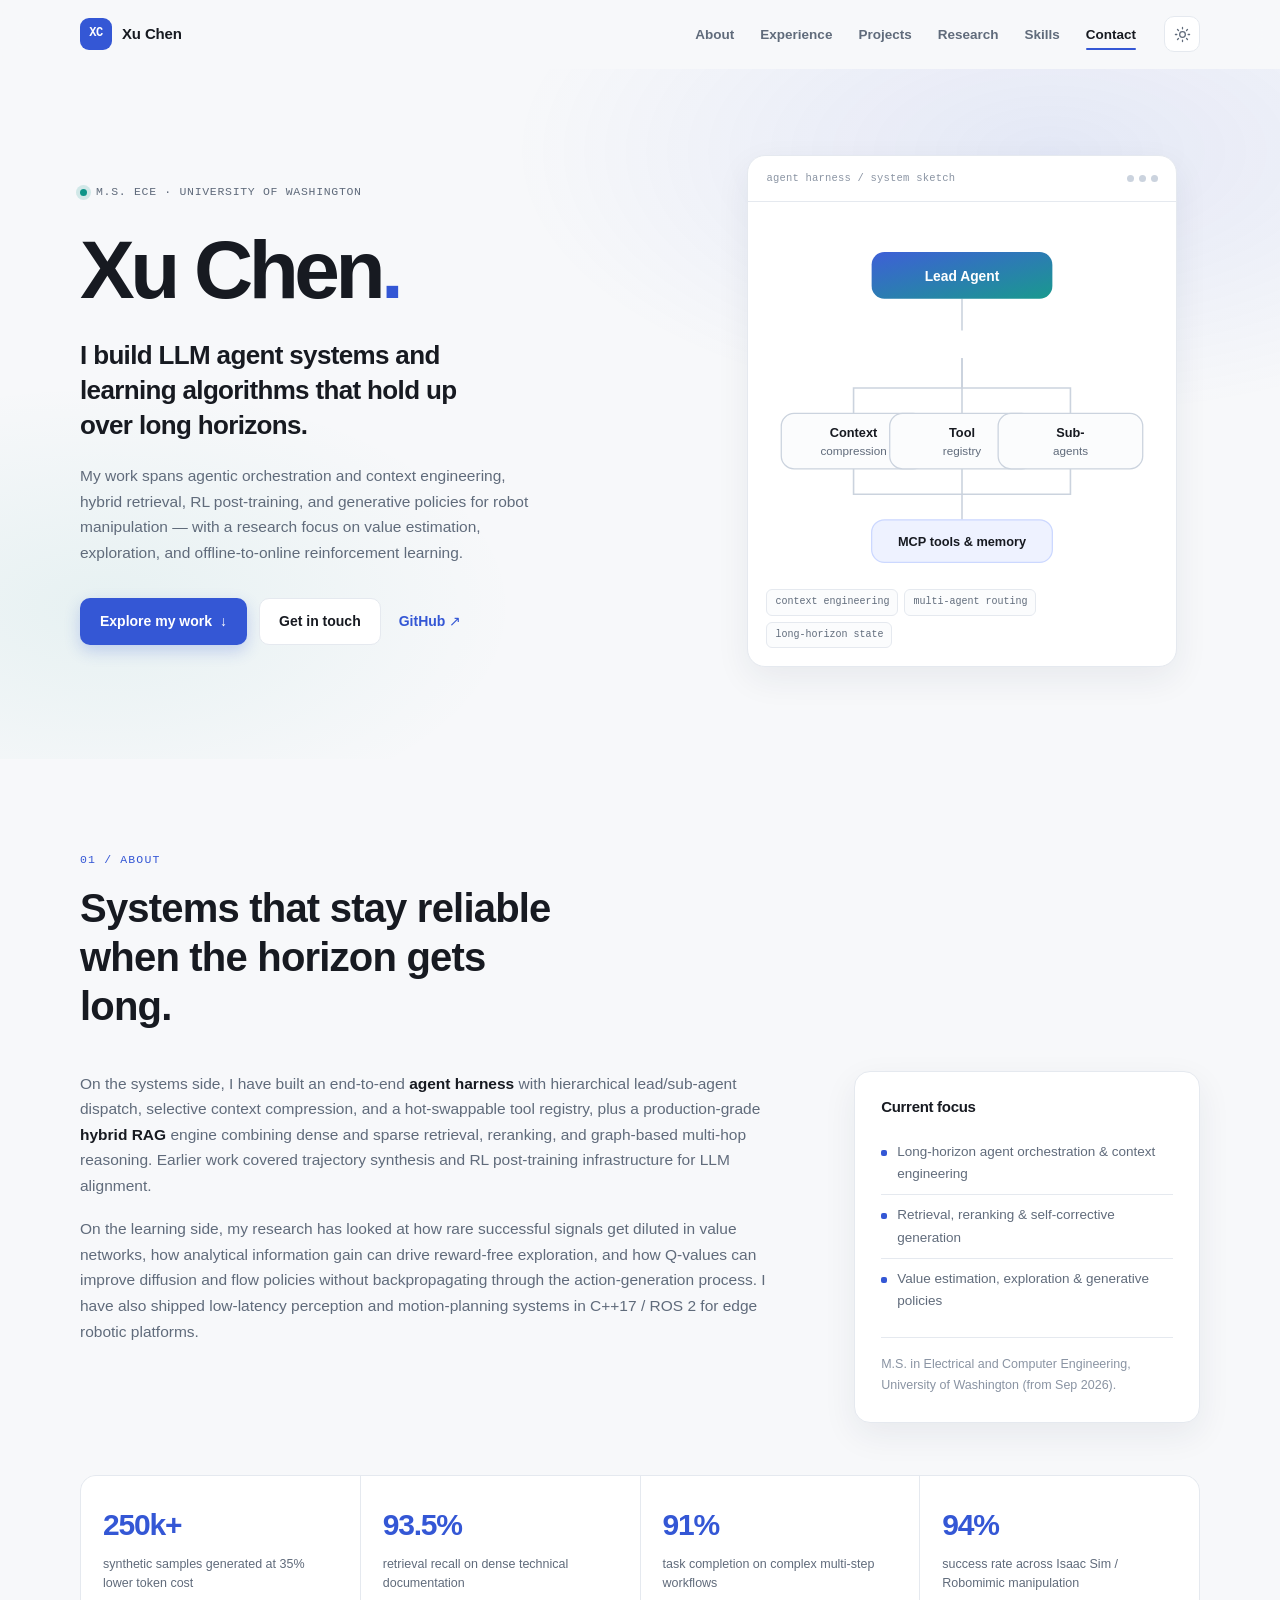
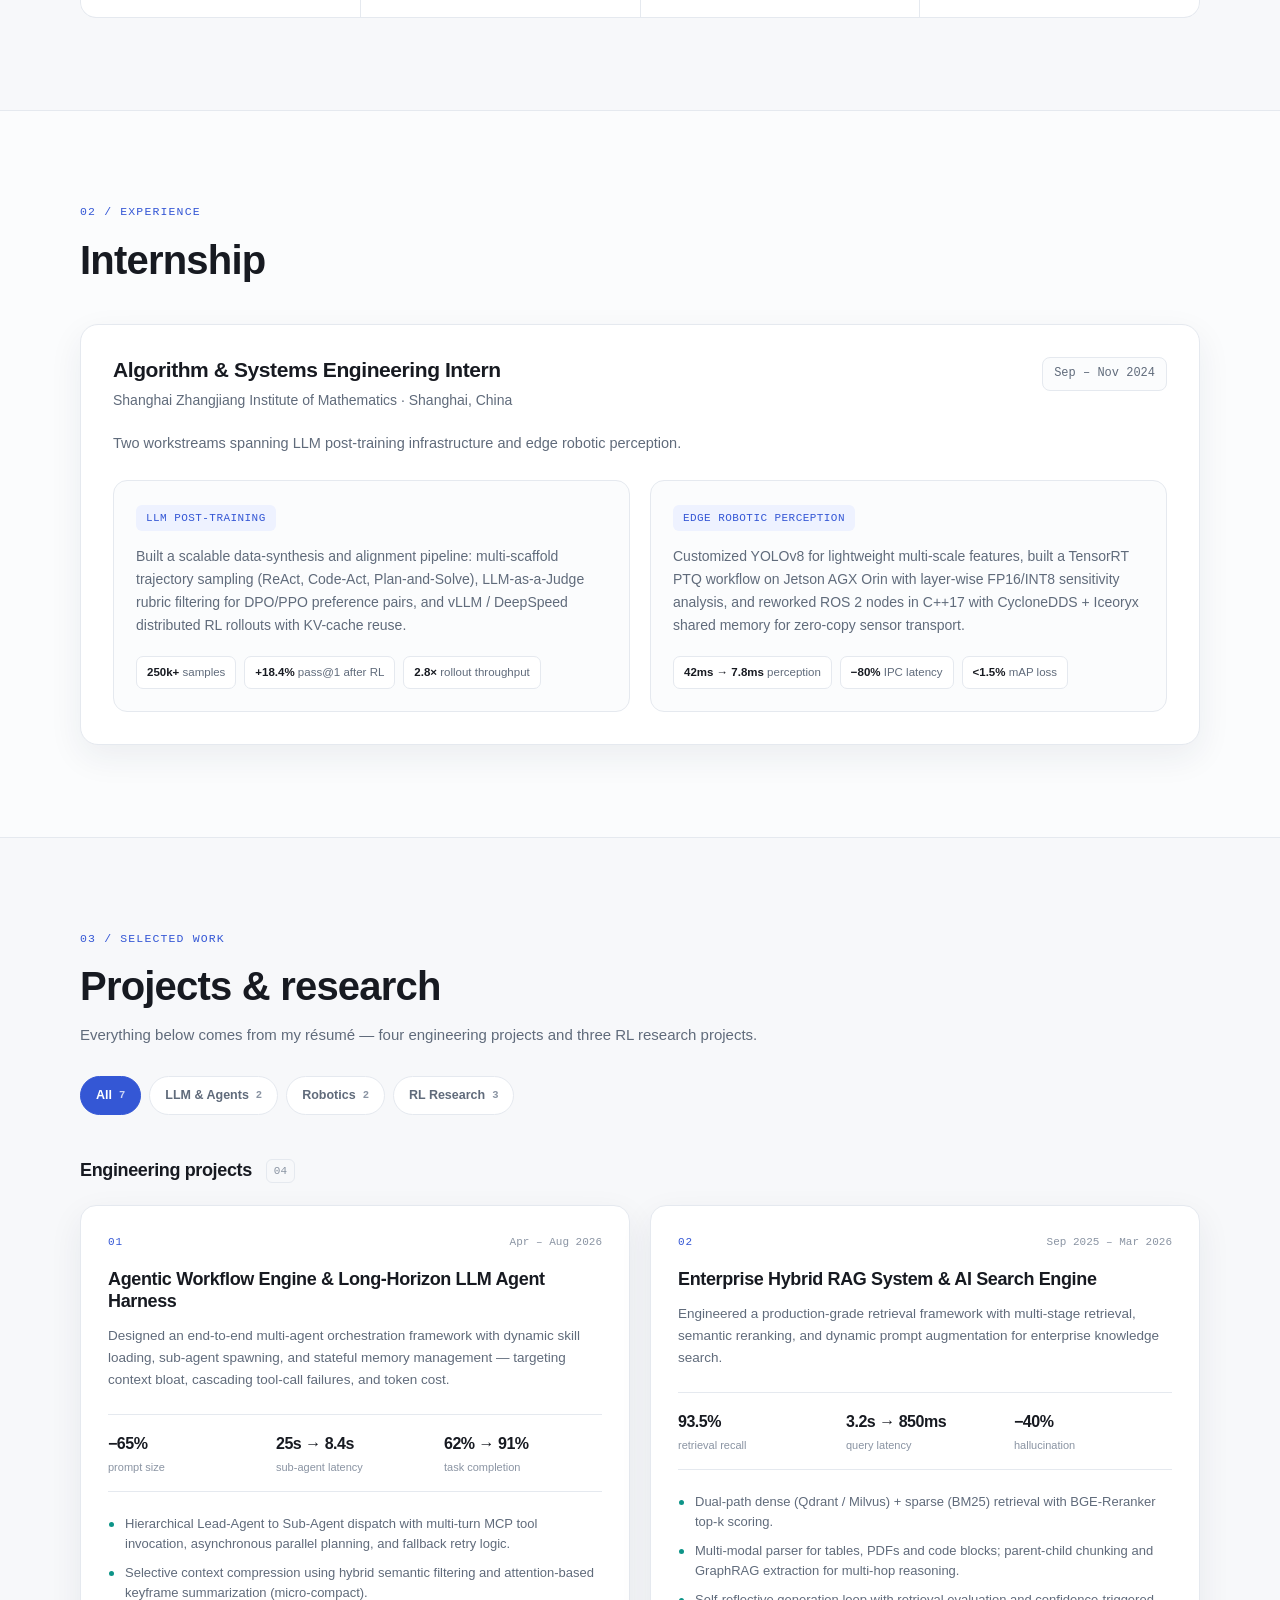
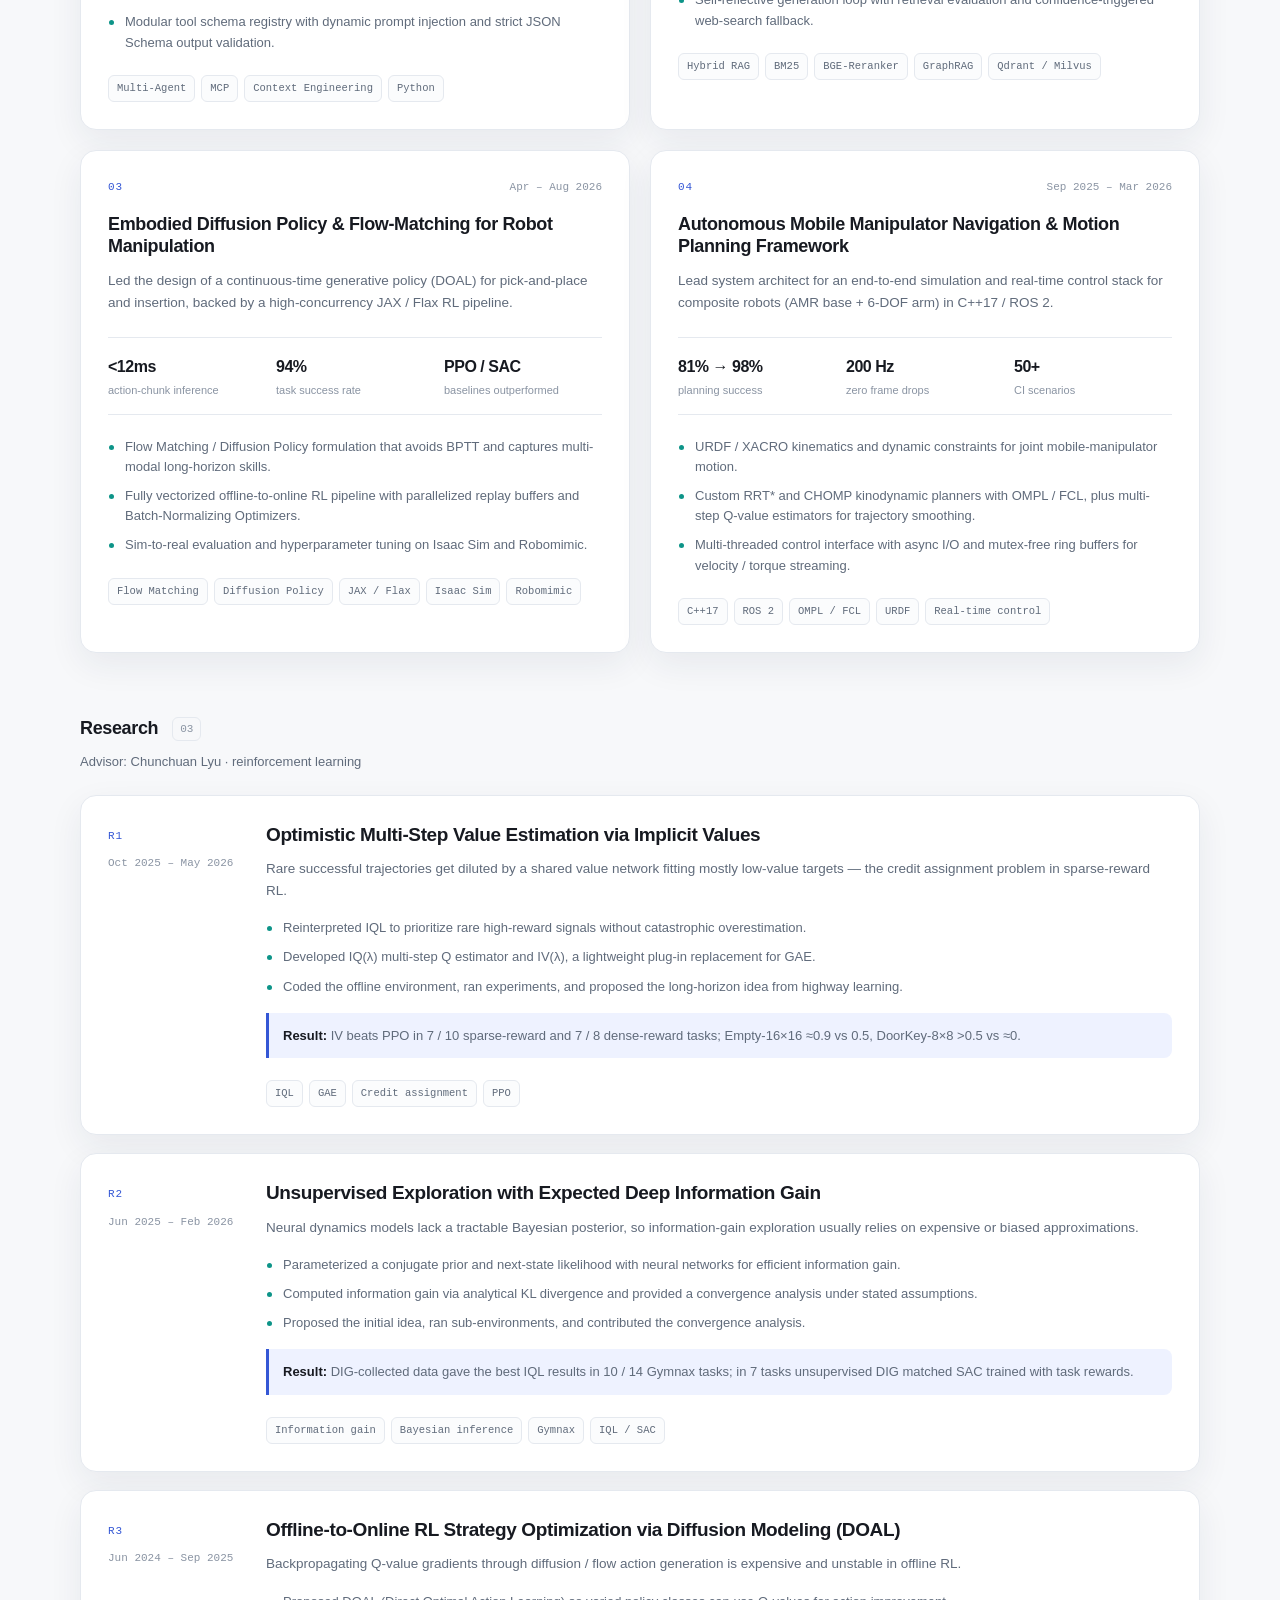
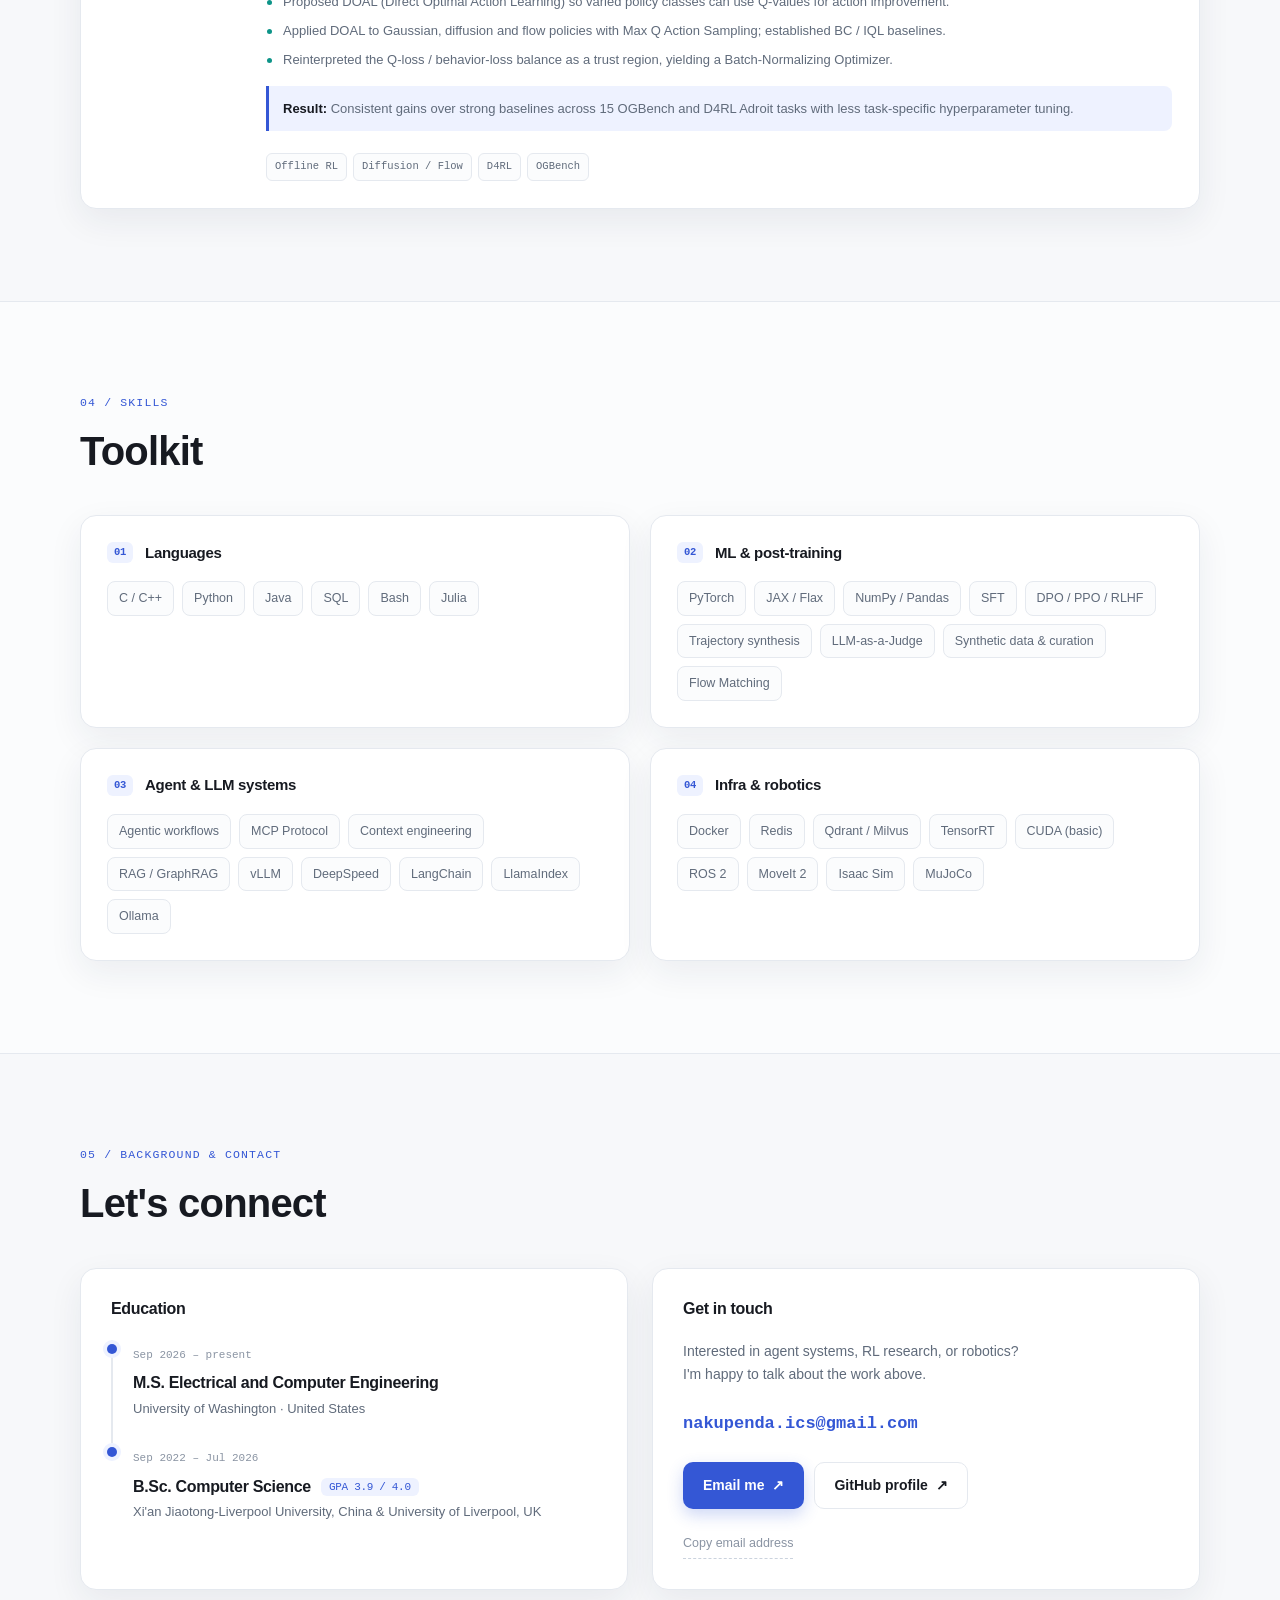
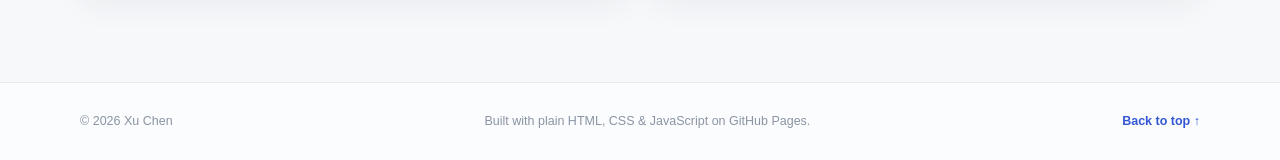
==== index.html @ 7e6de2d5 "Build personal homepage: resume projects, research, responsive light/dark theme" ====
<!doctype html>
<html lang="en" data-theme="light">
<head>
<meta charset="utf-8">
<meta name="viewport" content="width=device-width, initial-scale=1">
<title>Xu Chen - LLM Agents, Reinforcement Learning &amp; Robotics</title>
<meta name="description" content="Xu Chen is an M.S. ECE student at the University of Washington working on long-horizon LLM agent systems, hybrid retrieval, RL post-training, and generative robot policies.">
<meta name="author" content="Xu Chen">
<meta property="og:type" content="website">
<meta property="og:title" content="Xu Chen - LLM Agents, RL &amp; Robotics">
<meta property="og:description" content="Selected projects and research in agentic LLM systems, hybrid RAG, reinforcement learning, and robot manipulation.">
<meta property="og:url" content="https://xyu-chern.github.io/">
<meta name="theme-color" content="#f7f8fa">
<link rel="icon" href="assets/favicon.svg" type="image/svg+xml">
<link rel="stylesheet" href="assets/css/style.css">
<noscript><style>.reveal{opacity:1 !important;transform:none !important}</style></noscript>
<script>
  (function () {
    try {
      var saved = localStorage.getItem('xc-theme');
      var theme = saved || (window.matchMedia('(prefers-color-scheme: dark)').matches ? 'dark' : 'light');
      document.documentElement.setAttribute('data-theme', theme);
    } catch (e) {}
  })();
</script>
</head>
<body>
<a class="skip-link" href="#main">Skip to content</a>

<header class="site-header" id="site-header">
  <div class="container header-inner">
    <a class="brand" href="#top" aria-label="Xu Chen - back to top">
      <span class="brand-mark" aria-hidden="true">XC</span>
      <span class="brand-name">Xu Chen</span>
    </a>

    <button class="nav-toggle" id="nav-toggle" aria-expanded="false" aria-controls="primary-nav" aria-label="Open navigation">
      <span></span><span></span><span></span>
    </button>

    <nav class="primary-nav" aria-label="Primary navigation">
      <ul class="nav-links" id="primary-nav">
        <li><a href="#about">About</a></li>
        <li><a href="#experience">Experience</a></li>
        <li><a href="#projects">Projects</a></li>
        <li><a href="#research">Research</a></li>
        <li><a href="#skills">Skills</a></li>
        <li><a href="#contact">Contact</a></li>
      </ul>
    </nav>

    <button class="theme-toggle" id="theme-toggle" type="button" aria-label="Switch to dark theme" title="Toggle theme">
      <svg class="icon-sun" viewBox="0 0 24 24" aria-hidden="true"><circle cx="12" cy="12" r="4"/><path d="M12 2v2m0 16v2M4.93 4.93l1.41 1.41m11.32 11.32l1.41 1.41M2 12h2m16 0h2M4.93 19.07l1.41-1.41M17.66 6.34l1.41-1.41"/></svg>
      <svg class="icon-moon" viewBox="0 0 24 24" aria-hidden="true"><path d="M20.5 14.2A8.5 8.5 0 1 1 9.8 3.5a7 7 0 0 0 10.7 10.7z"/></svg>
    </button>
  </div>
</header>

<main id="main">

  <!-- HERO -->
  <section class="hero" id="top">
    <div class="container hero-grid">
      <div class="hero-copy reveal">
        <p class="eyebrow"><span class="status-dot" aria-hidden="true"></span> M.S. ECE &middot; University of Washington</p>
        <h1>Xu Chen<span class="accent-dot">.</span></h1>
        <p class="hero-lede">I build LLM agent systems and learning algorithms that hold up over long horizons.</p>
        <p class="hero-body">My work spans agentic orchestration and context engineering, hybrid retrieval, RL post-training, and generative policies for robot manipulation &mdash; with a research focus on value estimation, exploration, and offline-to-online reinforcement learning.</p>
        <div class="hero-actions">
          <a class="btn btn-primary" href="#work">Explore my work <span aria-hidden="true">&darr;</span></a>
          <a class="btn btn-ghost" href="mailto:nakupenda.ics@gmail.com">Get in touch</a>
          <a class="text-link" href="https://github.com/Xyu-Chern" target="_blank" rel="noopener noreferrer">GitHub <span aria-hidden="true">&#8599;</span></a>
        </div>
      </div>

      <div class="hero-visual reveal" aria-hidden="true">
        <div class="diagram-card">
          <div class="diagram-head">
            <span class="diagram-title">agent harness / system sketch</span>
            <span class="diagram-dots"><i></i><i></i><i></i></span>
          </div>
          <svg class="flow" viewBox="0 0 380 330" role="img">
            <defs>
              <linearGradient id="flowGrad" x1="0" y1="0" x2="1" y2="1">
                <stop offset="0%" stop-color="var(--accent)" stop-opacity=".95"/>
                <stop offset="100%" stop-color="var(--accent-2)" stop-opacity=".95"/>
              </linearGradient>
            </defs>
            <g class="flow-lines" fill="none" stroke="var(--line-strong)" stroke-width="1.5">
              <path d="M190 74 V104"/>
              <path d="M190 130 V158 H88 V182"/>
              <path d="M190 130 V158 H190 V182"/>
              <path d="M190 130 V158 H292 V182"/>
              <path d="M88 234 V258 H190 V282"/>
              <path d="M190 234 V258"/>
              <path d="M292 234 V258 H190"/>
            </g>
            <g class="flow-node flow-node-main">
              <rect x="105" y="30" width="170" height="44" rx="12" fill="url(#flowGrad)"/>
              <text x="190" y="57" text-anchor="middle" class="flow-text-invert">Lead Agent</text>
            </g>
            <g class="flow-node">
              <rect x="20" y="182" width="136" height="52" rx="12" fill="var(--surface)"/>
              <text x="88" y="204" text-anchor="middle" class="flow-text">Context</text>
              <text x="88" y="221" text-anchor="middle" class="flow-text-sub">compression</text>
            </g>
            <g class="flow-node">
              <rect x="122" y="182" width="136" height="52" rx="12" fill="var(--surface)"/>
              <text x="190" y="204" text-anchor="middle" class="flow-text">Tool</text>
              <text x="190" y="221" text-anchor="middle" class="flow-text-sub">registry</text>
            </g>
            <g class="flow-node">
              <rect x="224" y="182" width="136" height="52" rx="12" fill="var(--surface)"/>
              <text x="292" y="204" text-anchor="middle" class="flow-text">Sub-</text>
              <text x="292" y="221" text-anchor="middle" class="flow-text-sub">agents</text>
            </g>
            <g class="flow-node">
              <rect x="105" y="282" width="170" height="40" rx="12" fill="var(--accent-soft)" stroke="var(--accent-line)"/>
              <text x="190" y="307" text-anchor="middle" class="flow-text">MCP tools &amp; memory</text>
            </g>
          </svg>
          <div class="diagram-foot">
            <span>context engineering</span><span>multi-agent routing</span><span>long-horizon state</span>
          </div>
        </div>
      </div>
    </div>
  </section>

  <!-- ABOUT -->
  <section class="section" id="about">
    <div class="container">
      <div class="section-head reveal">
        <p class="section-kicker">01 / About</p>
        <h2>Systems that stay reliable when the horizon gets long.</h2>
      </div>
      <div class="about-grid">
        <div class="about-text reveal">
          <p>On the systems side, I have built an end-to-end <strong>agent harness</strong> with hierarchical lead/sub-agent dispatch, selective context compression, and a hot-swappable tool registry, plus a production-grade <strong>hybrid RAG</strong> engine combining dense and sparse retrieval, reranking, and graph-based multi-hop reasoning. Earlier work covered trajectory synthesis and RL post-training infrastructure for LLM alignment.</p>
          <p>On the learning side, my research has looked at how rare successful signals get diluted in value networks, how analytical information gain can drive reward-free exploration, and how Q-values can improve diffusion and flow policies without backpropagating through the action-generation process. I have also shipped low-latency perception and motion-planning systems in C++17 / ROS 2 for edge robotic platforms.</p>
        </div>
        <aside class="about-aside reveal" aria-label="Current focus">
          <h3>Current focus</h3>
          <ul>
            <li><span class="bullet" aria-hidden="true"></span> Long-horizon agent orchestration &amp; context engineering</li>
            <li><span class="bullet" aria-hidden="true"></span> Retrieval, reranking &amp; self-corrective generation</li>
            <li><span class="bullet" aria-hidden="true"></span> Value estimation, exploration &amp; generative policies</li>
          </ul>
          <p class="aside-note">M.S. in Electrical and Computer Engineering, University of Washington (from Sep 2026).</p>
        </aside>
      </div>

      <div class="stats reveal" aria-label="Selected results">
        <div class="stat"><strong>250k+</strong><span>synthetic samples generated at 35% lower token cost</span></div>
        <div class="stat"><strong>93.5%</strong><span>retrieval recall on dense technical documentation</span></div>
        <div class="stat"><strong>91%</strong><span>task completion on complex multi-step workflows</span></div>
        <div class="stat"><strong>94%</strong><span>success rate across Isaac Sim / Robomimic manipulation</span></div>
      </div>
    </div>
  </section>

  <!-- EXPERIENCE -->
  <section class="section section-alt" id="experience">
    <div class="container">
      <div class="section-head reveal">
        <p class="section-kicker">02 / Experience</p>
        <h2>Internship</h2>
      </div>

      <article class="experience-card reveal">
        <div class="exp-head">
          <div>
            <h3>Algorithm &amp; Systems Engineering Intern</h3>
            <p class="exp-org">Shanghai Zhangjiang Institute of Mathematics &middot; Shanghai, China</p>
          </div>
          <span class="exp-date">Sep &ndash; Nov 2024</span>
        </div>
        <p class="exp-intro">Two workstreams spanning LLM post-training infrastructure and edge robotic perception.</p>

        <div class="exp-streams">
          <div class="exp-stream">
            <span class="stream-label">LLM post-training</span>
            <p>Built a scalable data-synthesis and alignment pipeline: multi-scaffold trajectory sampling (ReAct, Code-Act, Plan-and-Solve), LLM-as-a-Judge rubric filtering for DPO/PPO preference pairs, and vLLM / DeepSpeed distributed RL rollouts with KV-cache reuse.</p>
            <ul class="metric-chips">
              <li><strong>250k+</strong> samples</li>
              <li><strong>+18.4%</strong> pass@1 after RL</li>
              <li><strong>2.8&times;</strong> rollout throughput</li>
            </ul>
          </div>
          <div class="exp-stream">
            <span class="stream-label">Edge robotic perception</span>
            <p>Customized YOLOv8 for lightweight multi-scale features, built a TensorRT PTQ workflow on Jetson AGX Orin with layer-wise FP16/INT8 sensitivity analysis, and reworked ROS 2 nodes in C++17 with CycloneDDS + Iceoryx shared memory for zero-copy sensor transport.</p>
            <ul class="metric-chips">
              <li><strong>42ms &rarr; 7.8ms</strong> perception</li>
              <li><strong>&minus;80%</strong> IPC latency</li>
              <li><strong>&lt;1.5%</strong> mAP loss</li>
            </ul>
          </div>
        </div>
      </article>
    </div>
  </section>

  <!-- WORK: PROJECTS + RESEARCH -->
  <section class="section" id="work">
    <div class="container">
      <div class="section-head work-head reveal">
        <div>
          <p class="section-kicker">03 / Selected work</p>
          <h2>Projects &amp; research</h2>
          <p class="section-sub">Everything below comes from my r&eacute;sum&eacute; &mdash; four engineering projects and three RL research projects.</p>
        </div>
        <div class="filters" id="filters" role="group" aria-label="Filter work by area">
          <button type="button" class="filter is-active" data-filter="all" aria-pressed="true">All <span>7</span></button>
          <button type="button" class="filter" data-filter="ai" aria-pressed="false">LLM &amp; Agents <span>2</span></button>
          <button type="button" class="filter" data-filter="robotics" aria-pressed="false">Robotics <span>2</span></button>
          <button type="button" class="filter" data-filter="research" aria-pressed="false">RL Research <span>3</span></button>
        </div>
      </div>

      <div class="work-group" id="projects">
        <div class="group-head reveal"><h3>Engineering projects</h3><span>04</span></div>
        <div class="card-grid">

          <article class="work-card reveal" data-track="ai">
            <div class="card-top"><span class="card-index">01</span><span class="card-period">Apr &ndash; Aug 2026</span></div>
            <h3>Agentic Workflow Engine &amp; Long-Horizon LLM Agent Harness</h3>
            <p class="card-role">Designed an end-to-end multi-agent orchestration framework with dynamic skill loading, sub-agent spawning, and stateful memory management &mdash; targeting context bloat, cascading tool-call failures, and token cost.</p>
            <ul class="card-metrics">
              <li><strong>&minus;65%</strong><span>prompt size</span></li>
              <li><strong>25s &rarr; 8.4s</strong><span>sub-agent latency</span></li>
              <li><strong>62% &rarr; 91%</strong><span>task completion</span></li>
            </ul>
            <ul class="card-points">
              <li>Hierarchical Lead-Agent to Sub-Agent dispatch with multi-turn MCP tool invocation, asynchronous parallel planning, and fallback retry logic.</li>
              <li>Selective context compression using hybrid semantic filtering and attention-based keyframe summarization (micro-compact).</li>
              <li>Modular tool schema registry with dynamic prompt injection and strict JSON Schema output validation.</li>
            </ul>
            <div class="tags"><span>Multi-Agent</span><span>MCP</span><span>Context Engineering</span><span>Python</span></div>
          </article>

          <article class="work-card reveal" data-track="ai">
            <div class="card-top"><span class="card-index">02</span><span class="card-period">Sep 2025 &ndash; Mar 2026</span></div>
            <h3>Enterprise Hybrid RAG System &amp; AI Search Engine</h3>
            <p class="card-role">Engineered a production-grade retrieval framework with multi-stage retrieval, semantic reranking, and dynamic prompt augmentation for enterprise knowledge search.</p>
            <ul class="card-metrics">
              <li><strong>93.5%</strong><span>retrieval recall</span></li>
              <li><strong>3.2s &rarr; 850ms</strong><span>query latency</span></li>
              <li><strong>&minus;40%</strong><span>hallucination</span></li>
            </ul>
            <ul class="card-points">
              <li>Dual-path dense (Qdrant / Milvus) + sparse (BM25) retrieval with BGE-Reranker top-k scoring.</li>
              <li>Multi-modal parser for tables, PDFs and code blocks; parent-child chunking and GraphRAG extraction for multi-hop reasoning.</li>
              <li>Self-reflective generation loop with retrieval evaluation and confidence-triggered web-search fallback.</li>
            </ul>
            <div class="tags"><span>Hybrid RAG</span><span>BM25</span><span>BGE-Reranker</span><span>GraphRAG</span><span>Qdrant / Milvus</span></div>
          </article>

          <article class="work-card reveal" data-track="robotics">
            <div class="card-top"><span class="card-index">03</span><span class="card-period">Apr &ndash; Aug 2026</span></div>
            <h3>Embodied Diffusion Policy &amp; Flow-Matching for Robot Manipulation</h3>
            <p class="card-role">Led the design of a continuous-time generative policy (DOAL) for pick-and-place and insertion, backed by a high-concurrency JAX / Flax RL pipeline.</p>
            <ul class="card-metrics">
              <li><strong>&lt;12ms</strong><span>action-chunk inference</span></li>
              <li><strong>94%</strong><span>task success rate</span></li>
              <li><strong>PPO / SAC</strong><span>baselines outperformed</span></li>
            </ul>
            <ul class="card-points">
              <li>Flow Matching / Diffusion Policy formulation that avoids BPTT and captures multi-modal long-horizon skills.</li>
              <li>Fully vectorized offline-to-online RL pipeline with parallelized replay buffers and Batch-Normalizing Optimizers.</li>
              <li>Sim-to-real evaluation and hyperparameter tuning on Isaac Sim and Robomimic.</li>
            </ul>
            <div class="tags"><span>Flow Matching</span><span>Diffusion Policy</span><span>JAX / Flax</span><span>Isaac Sim</span><span>Robomimic</span></div>
          </article>

          <article class="work-card reveal" data-track="robotics">
            <div class="card-top"><span class="card-index">04</span><span class="card-period">Sep 2025 &ndash; Mar 2026</span></div>
            <h3>Autonomous Mobile Manipulator Navigation &amp; Motion Planning Framework</h3>
            <p class="card-role">Lead system architect for an end-to-end simulation and real-time control stack for composite robots (AMR base + 6-DOF arm) in C++17 / ROS 2.</p>
            <ul class="card-metrics">
              <li><strong>81% &rarr; 98%</strong><span>planning success</span></li>
              <li><strong>200 Hz</strong><span>zero frame drops</span></li>
              <li><strong>50+</strong><span>CI scenarios</span></li>
            </ul>
            <ul class="card-points">
              <li>URDF / XACRO kinematics and dynamic constraints for joint mobile-manipulator motion.</li>
              <li>Custom RRT* and CHOMP kinodynamic planners with OMPL / FCL, plus multi-step Q-value estimators for trajectory smoothing.</li>
              <li>Multi-threaded control interface with async I/O and mutex-free ring buffers for velocity / torque streaming.</li>
            </ul>
            <div class="tags"><span>C++17</span><span>ROS 2</span><span>OMPL / FCL</span><span>URDF</span><span>Real-time control</span></div>
          </article>

        </div>
      </div>

      <div class="work-group" id="research">
        <div class="group-head reveal"><h3>Research</h3><span>03</span></div>
        <p class="group-note reveal">Advisor: Chunchuan Lyu &middot; reinforcement learning</p>
        <div class="research-list">

          <article class="research-card reveal" data-track="research">
            <div class="research-meta"><span class="card-index">R1</span><span class="card-period">Oct 2025 &ndash; May 2026</span></div>
            <div class="research-body">
              <h3>Optimistic Multi-Step Value Estimation via Implicit Values</h3>
              <p class="research-context">Rare successful trajectories get diluted by a shared value network fitting mostly low-value targets &mdash; the credit assignment problem in sparse-reward RL.</p>
              <ul class="card-points">
                <li>Reinterpreted IQL to prioritize rare high-reward signals without catastrophic overestimation.</li>
                <li>Developed IQ(&lambda;) multi-step Q estimator and IV(&lambda;), a lightweight plug-in replacement for GAE.</li>
                <li>Coded the offline environment, ran experiments, and proposed the long-horizon idea from highway learning.</li>
              </ul>
              <p class="research-result"><strong>Result:</strong> IV beats PPO in 7 / 10 sparse-reward and 7 / 8 dense-reward tasks; Empty-16&times;16 &asymp;0.9 vs 0.5, DoorKey-8&times;8 &gt;0.5 vs &asymp;0.</p>
              <div class="tags"><span>IQL</span><span>GAE</span><span>Credit assignment</span><span>PPO</span></div>
            </div>
          </article>

          <article class="research-card reveal" data-track="research">
            <div class="research-meta"><span class="card-index">R2</span><span class="card-period">Jun 2025 &ndash; Feb 2026</span></div>
            <div class="research-body">
              <h3>Unsupervised Exploration with Expected Deep Information Gain</h3>
              <p class="research-context">Neural dynamics models lack a tractable Bayesian posterior, so information-gain exploration usually relies on expensive or biased approximations.</p>
              <ul class="card-points">
                <li>Parameterized a conjugate prior and next-state likelihood with neural networks for efficient information gain.</li>
                <li>Computed information gain via analytical KL divergence and provided a convergence analysis under stated assumptions.</li>
                <li>Proposed the initial idea, ran sub-environments, and contributed the convergence analysis.</li>
              </ul>
              <p class="research-result"><strong>Result:</strong> DIG-collected data gave the best IQL results in 10 / 14 Gymnax tasks; in 7 tasks unsupervised DIG matched SAC trained with task rewards.</p>
              <div class="tags"><span>Information gain</span><span>Bayesian inference</span><span>Gymnax</span><span>IQL / SAC</span></div>
            </div>
          </article>

          <article class="research-card reveal" data-track="research">
            <div class="research-meta"><span class="card-index">R3</span><span class="card-period">Jun 2024 &ndash; Sep 2025</span></div>
            <div class="research-body">
              <h3>Offline-to-Online RL Strategy Optimization via Diffusion Modeling (DOAL)</h3>
              <p class="research-context">Backpropagating Q-value gradients through diffusion / flow action generation is expensive and unstable in offline RL.</p>
              <ul class="card-points">
                <li>Proposed DOAL (Direct Optimal Action Learning) so varied policy classes can use Q-values for action improvement.</li>
                <li>Applied DOAL to Gaussian, diffusion and flow policies with Max Q Action Sampling; established BC / IQL baselines.</li>
                <li>Reinterpreted the Q-loss / behavior-loss balance as a trust region, yielding a Batch-Normalizing Optimizer.</li>
              </ul>
              <p class="research-result"><strong>Result:</strong> Consistent gains over strong baselines across 15 OGBench and D4RL Adroit tasks with less task-specific hyperparameter tuning.</p>
              <div class="tags"><span>Offline RL</span><span>Diffusion / Flow</span><span>D4RL</span><span>OGBench</span></div>
            </div>
          </article>

        </div>
      </div>

      <p class="empty-state" id="empty-state" hidden>Nothing to show for this filter.</p>
    </div>
  </section>

  <!-- SKILLS -->
  <section class="section section-alt" id="skills">
    <div class="container">
      <div class="section-head reveal">
        <p class="section-kicker">04 / Skills</p>
        <h2>Toolkit</h2>
      </div>
      <div class="skills-grid">
        <div class="skill-group reveal">
          <h3><span class="skill-icon" aria-hidden="true">01</span> Languages</h3>
          <ul class="skill-list"><li>C / C++</li><li>Python</li><li>Java</li><li>SQL</li><li>Bash</li><li>Julia</li></ul>
        </div>
        <div class="skill-group reveal">
          <h3><span class="skill-icon" aria-hidden="true">02</span> ML &amp; post-training</h3>
          <ul class="skill-list"><li>PyTorch</li><li>JAX / Flax</li><li>NumPy / Pandas</li><li>SFT</li><li>DPO / PPO / RLHF</li><li>Trajectory synthesis</li><li>LLM-as-a-Judge</li><li>Synthetic data &amp; curation</li><li>Flow Matching</li></ul>
        </div>
        <div class="skill-group reveal">
          <h3><span class="skill-icon" aria-hidden="true">03</span> Agent &amp; LLM systems</h3>
          <ul class="skill-list"><li>Agentic workflows</li><li>MCP Protocol</li><li>Context engineering</li><li>RAG / GraphRAG</li><li>vLLM</li><li>DeepSpeed</li><li>LangChain</li><li>LlamaIndex</li><li>Ollama</li></ul>
        </div>
        <div class="skill-group reveal">
          <h3><span class="skill-icon" aria-hidden="true">04</span> Infra &amp; robotics</h3>
          <ul class="skill-list"><li>Docker</li><li>Redis</li><li>Qdrant / Milvus</li><li>TensorRT</li><li>CUDA (basic)</li><li>ROS 2</li><li>MoveIt 2</li><li>Isaac Sim</li><li>MuJoCo</li></ul>
        </div>
      </div>
    </div>
  </section>

  <!-- EDUCATION + CONTACT -->
  <section class="section" id="contact">
    <div class="container">
      <div class="section-head reveal">
        <p class="section-kicker">05 / Background &amp; contact</p>
        <h2>Let's connect</h2>
      </div>
      <div class="contact-grid">
        <div class="education reveal">
          <h3>Education</h3>
          <div class="edu-item">
            <span class="edu-date">Sep 2026 &ndash; present</span>
            <h4>M.S. Electrical and Computer Engineering</h4>
            <p>University of Washington &middot; United States</p>
          </div>
          <div class="edu-item">
            <span class="edu-date">Sep 2022 &ndash; Jul 2026</span>
            <h4>B.Sc. Computer Science <span class="gpa">GPA 3.9 / 4.0</span></h4>
            <p>Xi'an Jiaotong-Liverpool University, China &amp; University of Liverpool, UK</p>
          </div>
        </div>
        <div class="contact-card reveal">
          <h3>Get in touch</h3>
          <p>Interested in agent systems, RL research, or robotics? I'm happy to talk about the work above.</p>
          <a class="contact-email" href="mailto:nakupenda.ics@gmail.com">nakupenda.ics@gmail.com</a>
          <div class="contact-actions">
            <a class="btn btn-primary" href="mailto:nakupenda.ics@gmail.com">Email me <span aria-hidden="true">&#8599;</span></a>
            <a class="btn btn-ghost" href="https://github.com/Xyu-Chern" target="_blank" rel="noopener noreferrer">GitHub profile <span aria-hidden="true">&#8599;</span></a>
          </div>
          <button class="copy-btn" id="copy-email" type="button" data-email="nakupenda.ics@gmail.com">Copy email address</button>
        </div>
      </div>
    </div>
  </section>
</main>

<footer class="site-footer">
  <div class="container footer-inner">
    <p>&copy; <span id="year">2026</span> Xu Chen</p>
    <p>Built with plain HTML, CSS &amp; JavaScript on GitHub Pages.</p>
    <a href="#top">Back to top <span aria-hidden="true">&uarr;</span></a>
  </div>
</footer>

<script src="assets/js/main.js" defer></script>
</body>
</html>
---- assets/css/style.css ----
/* ============================================================
   Xu Chen - personal homepage
   Plain CSS, no dependencies. Light / dark themes via [data-theme].
   ============================================================ */

:root {
  color-scheme: light;
  --bg: #f7f8fa;
  --surface: #ffffff;
  --surface-2: #fbfcfd;
  --text: #171a21;
  --muted: #606b7b;
  --subtle: #8a94a3;
  --line: #e5e9ef;
  --line-strong: #cbd3de;
  --accent: #3457d5;
  --accent-2: #0d9488;
  --accent-soft: #eef2ff;
  --accent-line: #ccd8ff;
  --shadow: 0 12px 34px rgba(24, 39, 75, .07);
  --shadow-hover: 0 18px 44px rgba(24, 39, 75, .13);
  --hero-glow: radial-gradient(ellipse 60% 55% at 82% 12%, rgba(52, 87, 213, .10), transparent 70%),
               radial-gradient(ellipse 45% 45% at 8% 78%, rgba(13, 148, 136, .07), transparent 72%);
  --font: -apple-system, BlinkMacSystemFont, "Segoe UI", Roboto, "Helvetica Neue", Arial, "Noto Sans", sans-serif;
  --mono: ui-monospace, SFMono-Regular, "SF Mono", Menlo, Consolas, monospace;
}

[data-theme="dark"] {
  color-scheme: dark;
  --bg: #0c1017;
  --surface: #141a24;
  --surface-2: #101620;
  --text: #e9eef6;
  --muted: #a0acbd;
  --subtle: #76839a;
  --line: #242c3a;
  --line-strong: #3a4659;
  --accent: #8aa8ff;
  --accent-2: #4fd1c5;
  --accent-soft: #1a2440;
  --accent-line: #35486f;
  --shadow: 0 12px 34px rgba(0, 0, 0, .30);
  --shadow-hover: 0 18px 44px rgba(0, 0, 0, .45);
  --hero-glow: radial-gradient(ellipse 60% 55% at 82% 12%, rgba(90, 125, 255, .13), transparent 70%),
               radial-gradient(ellipse 45% 45% at 8% 78%, rgba(79, 209, 197, .07), transparent 72%);
}

*, *::before, *::after { box-sizing: border-box; }

html { scroll-behavior: smooth; scroll-padding-top: 84px; }

body {
  margin: 0;
  background: var(--bg);
  color: var(--text);
  font-family: var(--font);
  font-size: 16px;
  line-height: 1.65;
  -webkit-font-smoothing: antialiased;
  transition: background-color .25s ease, color .25s ease;
}

a { color: var(--accent); text-decoration: none; }
a:hover { text-decoration: underline; }
img, svg { max-width: 100%; }
h1, h2, h3, h4 { line-height: 1.22; letter-spacing: -.02em; margin: 0; font-weight: 680; }
p { margin: 0; }
ul { margin: 0; padding: 0; list-style: none; }
button { font: inherit; cursor: pointer; }

:focus-visible { outline: 2px solid var(--accent); outline-offset: 3px; border-radius: 6px; }

.container { width: min(1120px, calc(100% - 48px)); margin-inline: auto; }

.skip-link {
  position: absolute; top: -60px; left: 16px; z-index: 200;
  background: var(--accent); color: #fff; padding: 10px 16px; border-radius: 8px;
}
.skip-link:focus { top: 12px; }

/* ---------- Header ---------- */
.site-header {
  position: sticky; top: 0; z-index: 100;
  background: var(--bg);
  background: color-mix(in srgb, var(--bg) 84%, transparent);
  backdrop-filter: saturate(160%) blur(14px);
  border-bottom: 1px solid transparent;
  transition: border-color .2s ease, box-shadow .2s ease;
}
.site-header.is-scrolled { border-bottom-color: var(--line); box-shadow: 0 4px 18px rgba(0,0,0,.04); }
.header-inner { height: 68px; display: flex; align-items: center; gap: 28px; }

.brand { display: inline-flex; align-items: center; gap: 10px; color: var(--text); flex-shrink: 0; }
.brand:hover { text-decoration: none; }
.brand-mark {
  display: grid; place-items: center; width: 32px; height: 32px; border-radius: 9px;
  background: var(--accent); color: #fff; font-family: var(--mono);
  font-size: 12px; font-weight: 700; letter-spacing: -.04em;
}
[data-theme="dark"] .brand-mark { color: #0c1017; }
.brand-name { font-size: 15px; font-weight: 680; letter-spacing: -.01em; }

.primary-nav { margin-left: auto; }
.nav-links { display: flex; align-items: center; gap: 26px; }
.nav-links a {
  color: var(--muted); font-size: 13.5px; font-weight: 550; position: relative;
  transition: color .18s ease;
}
.nav-links a:hover, .nav-links a.is-active { color: var(--text); text-decoration: none; }
.nav-links a.is-active::after {
  content: ""; position: absolute; left: 0; right: 0; bottom: -8px; height: 2px;
  background: var(--accent); border-radius: 2px;
}

.theme-toggle {
  flex-shrink: 0; width: 36px; height: 36px; display: grid; place-items: center;
  background: var(--surface); border: 1px solid var(--line); border-radius: 10px; color: var(--muted);
  transition: color .2s ease, border-color .2s ease, transform .2s ease;
}
.theme-toggle:hover { color: var(--accent); border-color: var(--accent-line); transform: translateY(-1px); }
.theme-toggle svg { width: 17px; height: 17px; fill: none; stroke: currentColor; stroke-width: 1.8; stroke-linecap: round; stroke-linejoin: round; }
.theme-toggle .icon-moon { display: none; }
[data-theme="dark"] .theme-toggle .icon-sun { display: none; }
[data-theme="dark"] .theme-toggle .icon-moon { display: block; }

.nav-toggle { display: none; width: 36px; height: 36px; padding: 8px; background: var(--surface); border: 1px solid var(--line); border-radius: 10px; }
.nav-toggle span { display: block; height: 1.8px; background: var(--text); border-radius: 2px; margin: 4px 0; transition: transform .2s ease, opacity .2s ease; }

/* ---------- Hero ---------- */
.hero { position: relative; overflow: hidden; padding: 86px 0 92px; background-image: var(--hero-glow); }
.hero-grid { display: grid; grid-template-columns: 1.1fr .9fr; gap: 64px; align-items: center; }
.hero-grid > * { min-width: 0; }
.hero-visual { min-width: 0; }
.flow { min-width: 0; max-width: 100%; }
.eyebrow { display: inline-flex; align-items: center; gap: 9px; font-family: var(--mono); font-size: 11.5px; letter-spacing: .06em; text-transform: uppercase; color: var(--muted); }
.status-dot { width: 7px; height: 7px; border-radius: 50%; background: var(--accent-2); box-shadow: 0 0 0 4px color-mix(in srgb, var(--accent-2) 16%, transparent); }
h1 { font-size: clamp(52px, 7vw, 82px); font-weight: 730; letter-spacing: -.055em; margin: 16px 0 18px; }
.accent-dot { color: var(--accent); }
.hero-lede { font-size: clamp(20px, 2.4vw, 26px); font-weight: 600; letter-spacing: -.025em; line-height: 1.35; max-width: 30ch; }
.hero-body { margin-top: 20px; color: var(--muted); font-size: 15.5px; max-width: 54ch; }
.hero-actions { display: flex; flex-wrap: wrap; align-items: center; gap: 12px; margin-top: 32px; }

.btn {
  display: inline-flex; align-items: center; gap: 8px; padding: 11px 19px; border-radius: 10px;
  font-size: 14px; font-weight: 600; border: 1px solid transparent; transition: transform .18s ease, box-shadow .18s ease, background .18s ease, border-color .18s ease;
}
.btn:hover { text-decoration: none; transform: translateY(-2px); }
.btn-primary { background: var(--accent); color: #fff; box-shadow: 0 6px 16px color-mix(in srgb, var(--accent) 24%, transparent); }
[data-theme="dark"] .btn-primary { color: #0c1017; }
.btn-primary:hover { box-shadow: 0 10px 24px color-mix(in srgb, var(--accent) 34%, transparent); }
.btn-ghost { background: var(--surface); color: var(--text); border-color: var(--line); }
.btn-ghost:hover { border-color: var(--accent-line); }
.text-link { font-size: 14px; font-weight: 550; padding: 10px 6px; }

/* Hero diagram */
.hero-visual { display: flex; justify-content: center; }
.diagram-card {
  width: 100%; max-width: 430px; background: var(--surface); border: 1px solid var(--line);
  border-radius: 18px; box-shadow: var(--shadow); overflow: hidden;
}
.diagram-head { display: flex; align-items: center; justify-content: space-between; padding: 14px 18px; border-bottom: 1px solid var(--line); }
.diagram-title { font-family: var(--mono); font-size: 10.5px; letter-spacing: .02em; color: var(--subtle); }
.diagram-dots { display: flex; gap: 5px; }
.diagram-dots i { width: 7px; height: 7px; border-radius: 50%; background: var(--line-strong); }
.flow { display: block; width: 100%; height: auto; padding: 18px 12px 6px; }
.flow-lines path { stroke: var(--line-strong); stroke-width: 1.5; }
.flow-node rect { fill: var(--surface-2); stroke: var(--line-strong); stroke-width: 1.2; }
.flow-node-main rect { fill: url(#flowGrad); stroke: none; }
.flow-node:last-of-type rect { fill: var(--accent-soft); stroke: var(--accent-line); }
#flowGrad stop:first-child { stop-color: var(--accent); }
#flowGrad stop:last-child { stop-color: var(--accent-2); }
.flow-text { fill: var(--text); font: 600 12px var(--font); }
.flow-text-sub { fill: var(--muted); font: 500 11px var(--font); }
.flow-text-invert { fill: #fff; font: 650 13px var(--font); }
[data-theme="dark"] .flow-text-invert { fill: #0c1017; }
.diagram-foot { display: flex; flex-wrap: wrap; gap: 6px; padding: 12px 18px 18px; }
.diagram-foot span { font-family: var(--mono); font-size: 10px; color: var(--muted); background: var(--surface-2); border: 1px solid var(--line); padding: 4px 8px; border-radius: 6px; }

/* ---------- Sections ---------- */
.section { padding: 92px 0; }
.section-alt { background: var(--surface-2); border-block: 1px solid var(--line); }
.section-head { margin-bottom: 40px; }
.section-kicker { font-family: var(--mono); font-size: 11.5px; letter-spacing: .1em; text-transform: uppercase; color: var(--accent); margin-bottom: 14px; }
.section-head h2 { font-size: clamp(28px, 3.6vw, 40px); max-width: 22ch; }
.section-sub { margin-top: 12px; color: var(--muted); font-size: 15px; }

/* About */
.about-grid { display: grid; grid-template-columns: 1.35fr .65fr; gap: 56px; }
.about-text p { color: var(--muted); font-size: 15.5px; }
.about-text p + p { margin-top: 18px; }
.about-text strong { color: var(--text); font-weight: 640; }
.about-aside { background: var(--surface); border: 1px solid var(--line); border-radius: 16px; padding: 26px; align-self: start; box-shadow: var(--shadow); }
.about-aside h3 { font-size: 15px; margin-bottom: 16px; }
.about-aside li { display: flex; gap: 10px; color: var(--muted); font-size: 13.5px; padding: 9px 0; border-bottom: 1px solid var(--line); }
.about-aside li:last-child { border-bottom: 0; }
.bullet { flex-shrink: 0; width: 6px; height: 6px; margin-top: 9px; border-radius: 2px; background: var(--accent); }
.aside-note { margin-top: 16px; padding-top: 16px; border-top: 1px solid var(--line); color: var(--subtle); font-size: 12.5px; }

.stats { display: grid; grid-template-columns: repeat(4, 1fr); gap: 1px; margin-top: 52px; background: var(--line); border: 1px solid var(--line); border-radius: 16px; overflow: hidden; }
.stat { background: var(--surface); padding: 24px 22px; }
.stat strong { display: block; font-size: 30px; font-weight: 720; letter-spacing: -.04em; color: var(--accent); }
.stat span { display: block; margin-top: 6px; font-size: 12.5px; color: var(--muted); line-height: 1.5; }

/* Experience */
.experience-card { background: var(--surface); border: 1px solid var(--line); border-radius: 18px; padding: 32px; box-shadow: var(--shadow); }
.exp-head { display: flex; justify-content: space-between; align-items: flex-start; gap: 20px; flex-wrap: wrap; }
.exp-head h3 { font-size: 21px; }
.exp-org { color: var(--muted); font-size: 14px; margin-top: 6px; }
.exp-date { font-family: var(--mono); font-size: 12px; color: var(--muted); background: var(--surface-2); border: 1px solid var(--line); padding: 6px 11px; border-radius: 8px; white-space: nowrap; }
.exp-intro { margin-top: 20px; color: var(--muted); font-size: 14.5px; }
.exp-streams { display: grid; grid-template-columns: 1fr 1fr; gap: 20px; margin-top: 24px; }
.exp-stream { border: 1px solid var(--line); border-radius: 14px; padding: 22px; background: var(--surface-2); }
.stream-label { display: inline-block; font-family: var(--mono); font-size: 11px; letter-spacing: .04em; text-transform: uppercase; color: var(--accent); background: var(--accent-soft); padding: 4px 10px; border-radius: 6px; }
.exp-stream p { margin-top: 14px; font-size: 14px; color: var(--muted); }
.metric-chips { display: flex; flex-wrap: wrap; gap: 8px; margin-top: 18px; }
.metric-chips li { font-size: 11.5px; color: var(--muted); background: var(--surface); border: 1px solid var(--line); padding: 6px 10px; border-radius: 7px; }
.metric-chips strong { color: var(--text); font-weight: 680; }

/* Work / filters */
.work-head { display: flex; align-items: flex-end; justify-content: space-between; gap: 28px; flex-wrap: wrap; }
.filters { display: flex; flex-wrap: wrap; gap: 8px; padding-bottom: 4px; }
.filter { display: inline-flex; align-items: center; gap: 7px; background: var(--surface); color: var(--muted); border: 1px solid var(--line); border-radius: 999px; padding: 8px 15px; font-size: 12.5px; font-weight: 570; transition: all .18s ease; }
.filter span { font-family: var(--mono); font-size: 10.5px; color: var(--subtle); }
.filter:hover { color: var(--text); border-color: var(--accent-line); }
.filter.is-active { background: var(--accent); border-color: var(--accent); color: #fff; }
[data-theme="dark"] .filter.is-active { color: #0c1017; }
.filter.is-active span { color: inherit; opacity: .75; }

.work-group { margin-top: 12px; }
.work-group + .work-group { margin-top: 64px; }
.group-head { display: flex; align-items: center; gap: 14px; margin-bottom: 22px; }
.group-head h3 { font-size: 18px; }
.group-head span { font-family: var(--mono); font-size: 11px; color: var(--subtle); border: 1px solid var(--line); border-radius: 6px; padding: 2px 7px; }
.group-note { margin: -12px 0 22px; color: var(--muted); font-size: 13px; }

.card-grid { display: grid; grid-template-columns: repeat(2, 1fr); gap: 20px; }
.work-card, .research-card {
  background: var(--surface); border: 1px solid var(--line); border-radius: 16px;
  padding: 27px; box-shadow: var(--shadow); transition: transform .22s ease, box-shadow .22s ease, border-color .22s ease;
}
.work-card:hover, .research-card:hover { transform: translateY(-3px); box-shadow: var(--shadow-hover); border-color: var(--accent-line); }
.card-top { display: flex; align-items: center; justify-content: space-between; margin-bottom: 18px; }
.card-index { font-family: var(--mono); font-size: 11px; letter-spacing: .08em; color: var(--accent); }
.card-period { font-family: var(--mono); font-size: 11px; color: var(--subtle); }
.work-card h3, .research-card h3 { font-size: 18px; letter-spacing: -.02em; }
.card-role, .research-context { margin-top: 12px; color: var(--muted); font-size: 13.5px; }
.card-metrics { display: grid; grid-template-columns: repeat(3, 1fr); gap: 10px; margin: 22px 0; padding: 16px 0; border-block: 1px solid var(--line); }
.card-metrics li { min-width: 0; }
.card-metrics strong { display: block; font-size: 16px; font-weight: 700; letter-spacing: -.03em; color: var(--text); white-space: nowrap; }
.card-metrics span { display: block; margin-top: 3px; font-size: 11px; color: var(--subtle); line-height: 1.35; }
.card-points { display: grid; gap: 9px; }
.card-points li { position: relative; padding-left: 17px; font-size: 13px; color: var(--muted); line-height: 1.55; }
.card-points li::before { content: ""; position: absolute; left: 1px; top: 8px; width: 5px; height: 5px; border-radius: 50%; background: var(--accent-2); }
.tags { display: flex; flex-wrap: wrap; gap: 6px; margin-top: 22px; }
.tags span { font-family: var(--mono); font-size: 10.5px; color: var(--muted); background: var(--surface-2); border: 1px solid var(--line); padding: 4px 8px; border-radius: 6px; }

.research-list { display: grid; gap: 18px; }
.research-card { display: grid; grid-template-columns: 130px 1fr; gap: 28px; }
.research-meta { display: flex; flex-direction: column; gap: 10px; padding-top: 4px; }
.research-meta .card-period { line-height: 1.5; }
.research-body h3 { font-size: 19px; }
.research-body .card-points { margin-top: 16px; }
.research-result { margin-top: 16px; padding: 12px 14px; background: var(--accent-soft); border-left: 3px solid var(--accent); border-radius: 0 8px 8px 0; font-size: 13px; color: var(--muted); }
.research-result strong { color: var(--text); }
.empty-state { margin-top: 40px; text-align: center; color: var(--muted); }
.is-hidden { display: none !important; }

/* Skills */
.skills-grid { display: grid; grid-template-columns: repeat(2, 1fr); gap: 20px; }
.skill-group { background: var(--surface); border: 1px solid var(--line); border-radius: 16px; padding: 26px; box-shadow: var(--shadow); }
.skill-group h3 { display: flex; align-items: center; gap: 12px; font-size: 15px; margin-bottom: 18px; }
.skill-icon { font-family: var(--mono); font-size: 10.5px; color: var(--accent); background: var(--accent-soft); padding: 4px 7px; border-radius: 6px; }
.skill-list { display: flex; flex-wrap: wrap; gap: 8px; }
.skill-list li { font-size: 12.5px; color: var(--muted); background: var(--surface-2); border: 1px solid var(--line); padding: 6px 11px; border-radius: 8px; transition: color .18s ease, border-color .18s ease; }
.skill-list li:hover { color: var(--text); border-color: var(--accent-line); }

/* Education & contact */
.contact-grid { display: grid; grid-template-columns: 1fr 1fr; gap: 24px; }
.education, .contact-card { background: var(--surface); border: 1px solid var(--line); border-radius: 16px; padding: 30px; box-shadow: var(--shadow); }
.education h3, .contact-card h3 { font-size: 16px; margin-bottom: 22px; }
.edu-item { position: relative; padding: 0 0 24px 20px; border-left: 2px solid var(--line); }
.edu-item:last-child { border-left-color: transparent; padding-bottom: 0; }
.edu-item::before { content: ""; position: absolute; left: -6px; top: 4px; width: 10px; height: 10px; border-radius: 50%; background: var(--accent); box-shadow: 0 0 0 4px var(--accent-soft); }
.edu-date { font-family: var(--mono); font-size: 11px; color: var(--subtle); }
.edu-item h4 { font-size: 16px; margin-top: 7px; }
.gpa { font-family: var(--mono); font-size: 11px; font-weight: 500; color: var(--accent); background: var(--accent-soft); padding: 3px 8px; border-radius: 6px; vertical-align: middle; margin-left: 6px; white-space: nowrap; }
.edu-item p { margin-top: 5px; font-size: 13px; color: var(--muted); }
.contact-card > p { color: var(--muted); font-size: 14px; max-width: 44ch; }
.contact-email { display: block; margin: 24px 0; font-family: var(--mono); font-size: clamp(14px, 1.6vw, 17px); font-weight: 600; word-break: break-all; }
.contact-actions { display: flex; flex-wrap: wrap; gap: 10px; }
.copy-btn { margin-top: 20px; background: none; border: 0; padding: 4px 0; color: var(--subtle); font-size: 12.5px; border-bottom: 1px dashed var(--line-strong); }
.copy-btn:hover { color: var(--accent); }

/* Footer */
.site-footer { border-top: 1px solid var(--line); padding: 28px 0; background: var(--surface-2); }
.footer-inner { display: flex; flex-wrap: wrap; align-items: center; justify-content: space-between; gap: 12px; color: var(--subtle); font-size: 12.5px; }
.footer-inner a { font-weight: 550; }
.footer-inner p { margin: 0; }

/* Reveal animation */
.reveal { opacity: 0; transform: translateY(18px); transition: opacity .55s ease, transform .55s cubic-bezier(.2,.7,.3,1); }
.reveal.is-visible { opacity: 1; transform: none; }

/* ---------- Responsive ---------- */
@media (max-width: 980px) {
  .hero-grid { grid-template-columns: 1fr; gap: 44px; }
  .hero-visual { justify-content: flex-start; }
  .diagram-card { max-width: 480px; }
  .about-grid { grid-template-columns: 1fr; gap: 28px; }
  .stats { grid-template-columns: repeat(2, 1fr); }
  .card-grid, .skills-grid { grid-template-columns: 1fr; }
  .research-card { grid-template-columns: 1fr; gap: 14px; }
  .research-meta { flex-direction: row; align-items: center; gap: 14px; }
}

@media (max-width: 760px) {
  .container { width: min(1120px, calc(100% - 36px)); }
  .header-inner { height: 62px; gap: 12px; }
  .nav-toggle { display: block; order: 3; }
  .theme-toggle { order: 2; margin-left: auto; }
  .primary-nav {
    position: absolute; top: 62px; left: 0; right: 0;
    background: var(--surface); border-bottom: 1px solid var(--line);
    box-shadow: var(--shadow); padding: 12px 18px 18px; display: none;
  }
  .primary-nav.is-open { display: block; }
  .nav-links { flex-direction: column; align-items: stretch; gap: 0; }
  .nav-links li { border-bottom: 1px solid var(--line); }
  .nav-links li:last-child { border-bottom: 0; }
  .nav-links a { display: block; padding: 12px 4px; font-size: 15px; }
  .nav-links a.is-active::after { display: none; }
  .nav-toggle.is-open span:nth-child(1) { transform: translateY(5.8px) rotate(45deg); }
  .nav-toggle.is-open span:nth-child(2) { opacity: 0; }
  .nav-toggle.is-open span:nth-child(3) { transform: translateY(-5.8px) rotate(-45deg); }
  .site-header { position: sticky; }
  .hero { padding: 60px 0 68px; }
  .hero-copy, .hero-visual, .diagram-card { max-width: 100%; }
  .hero-body { max-width: 100%; }
  h1 { font-size: clamp(46px, 13vw, 64px); }
  .section { padding: 68px 0; }
  .exp-streams, .contact-grid { grid-template-columns: 1fr; }
  .work-head { align-items: flex-start; }
  .filters { margin-top: 6px; }
  .experience-card, .work-card, .research-card, .skill-group, .education, .contact-card { padding: 22px; }
  .card-metrics { gap: 6px; }
  .card-metrics strong { font-size: 14px; }
  .stat strong { font-size: 26px; }
  .stat { padding: 20px 18px; }
}

@media (max-width: 460px) {
  .stats { grid-template-columns: 1fr; }
  .brand-name { display: none; }
  .card-metrics { grid-template-columns: 1fr 1fr; }
  .hero-actions .btn { flex: 1 1 auto; justify-content: center; }
}

@media (prefers-reduced-motion: reduce) {
  html { scroll-behavior: auto; }
  *, *::before, *::after { animation-duration: .01ms !important; transition-duration: .01ms !important; }
  .reveal { opacity: 1; transform: none; }
}

@media print {
  .site-header, .filters, .hero-visual, .site-footer, .copy-btn { display: none !important; }
  .reveal { opacity: 1; transform: none; }
  body { background: #fff; color: #000; }
  .section { padding: 24px 0; }
  .work-card, .research-card, .skill-group, .education, .contact-card, .experience-card { box-shadow: none; break-inside: avoid; }
}
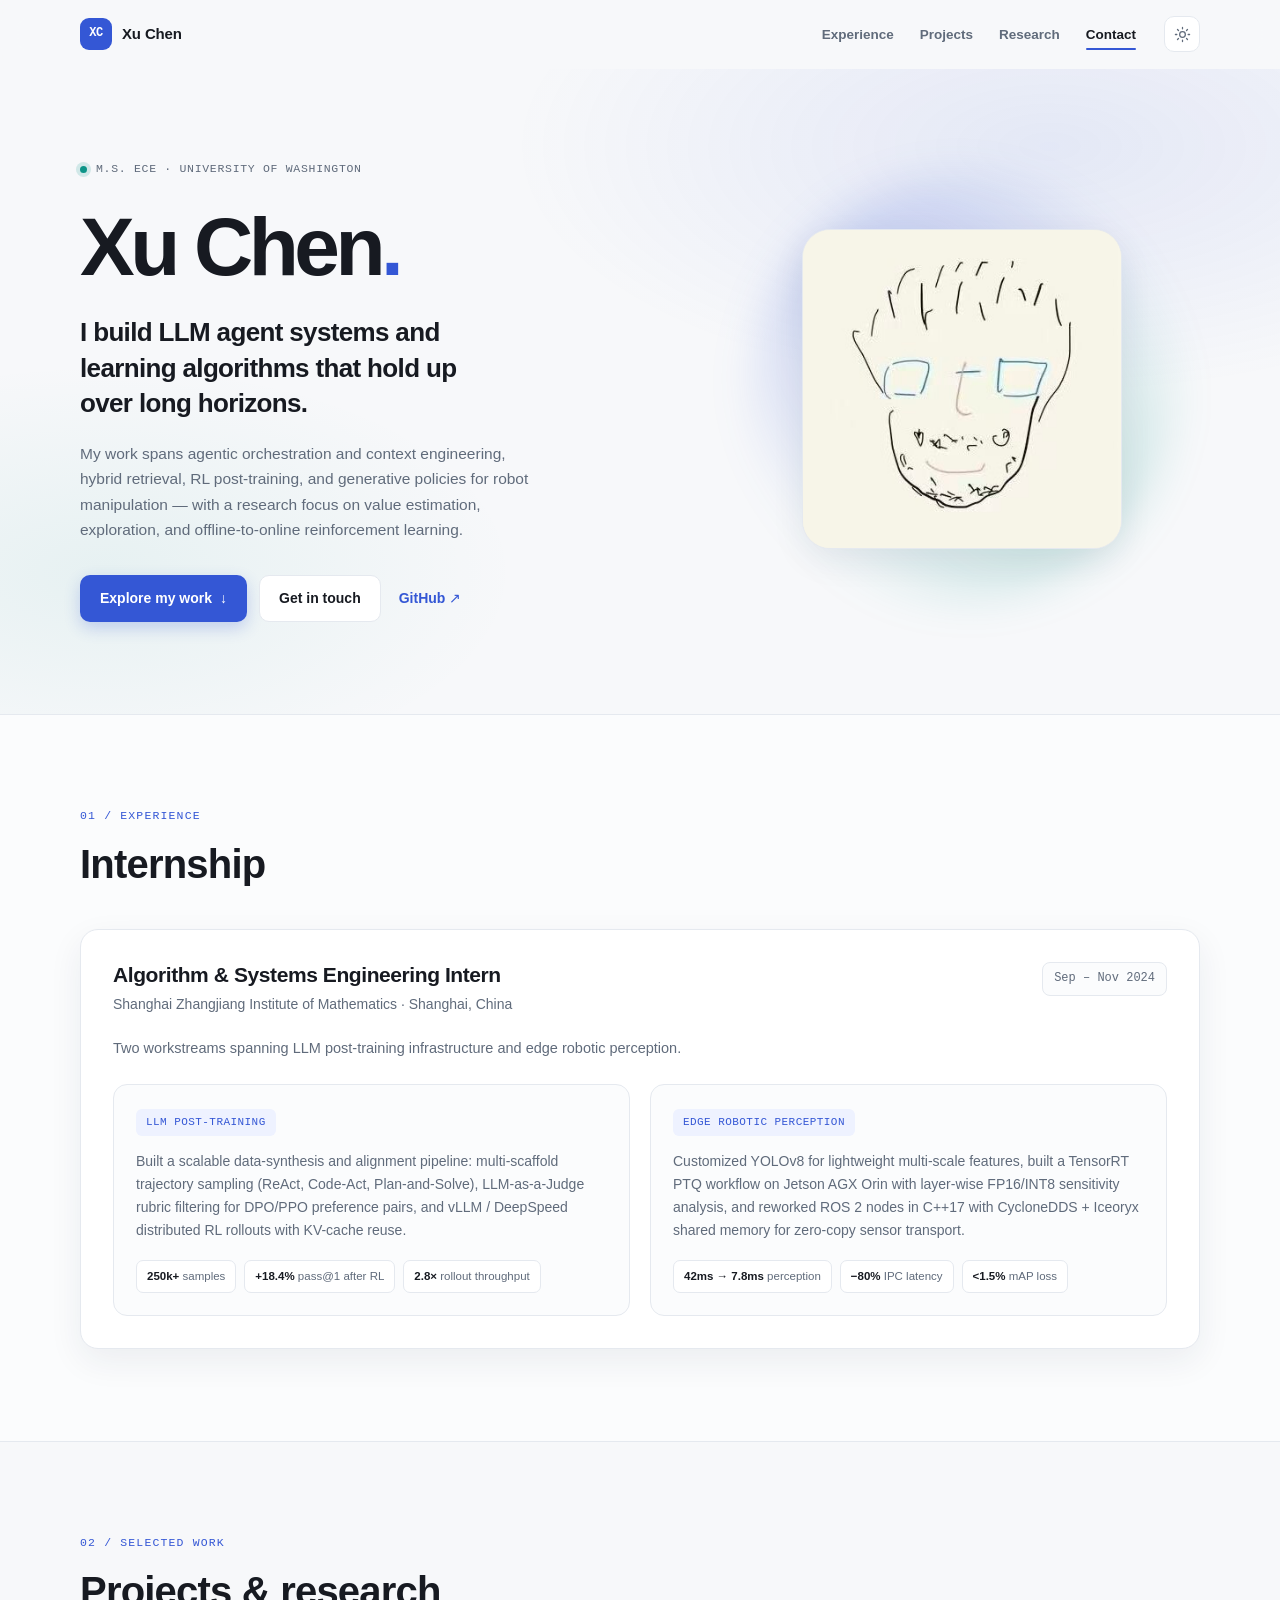
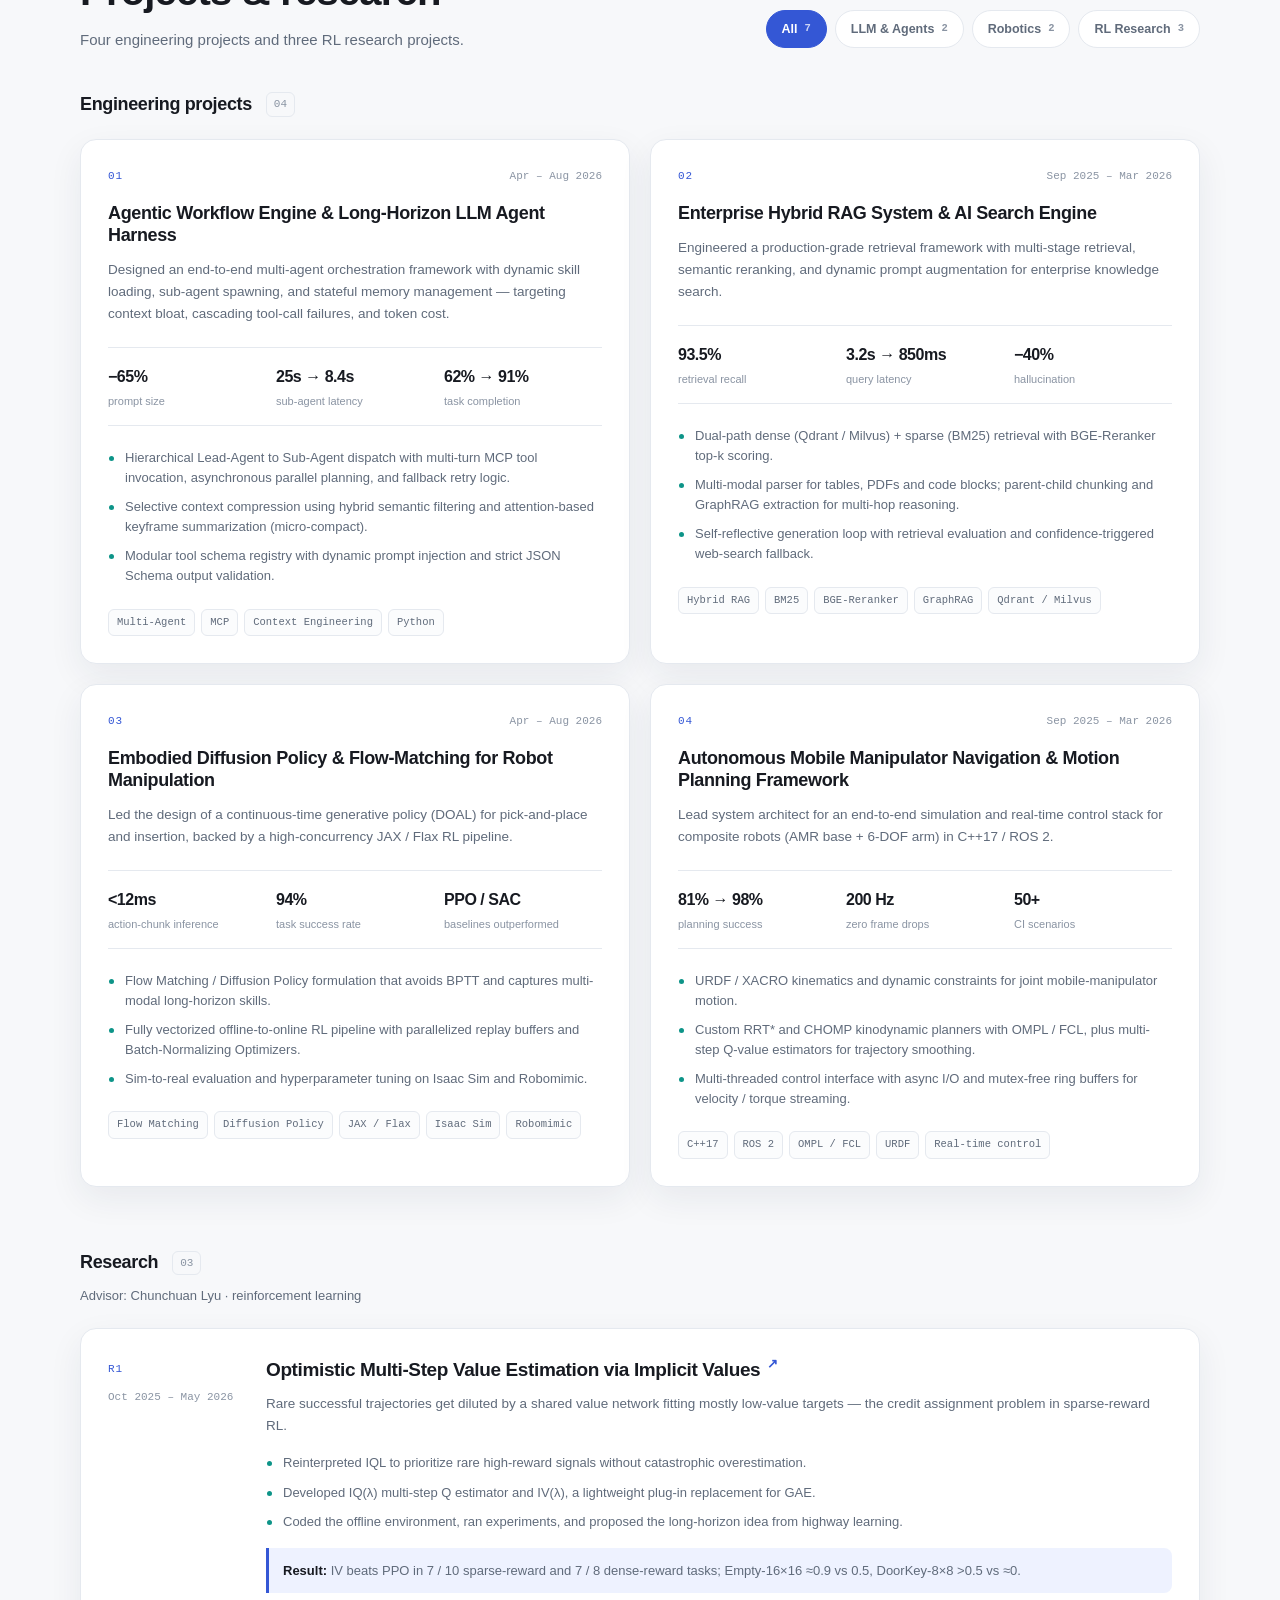
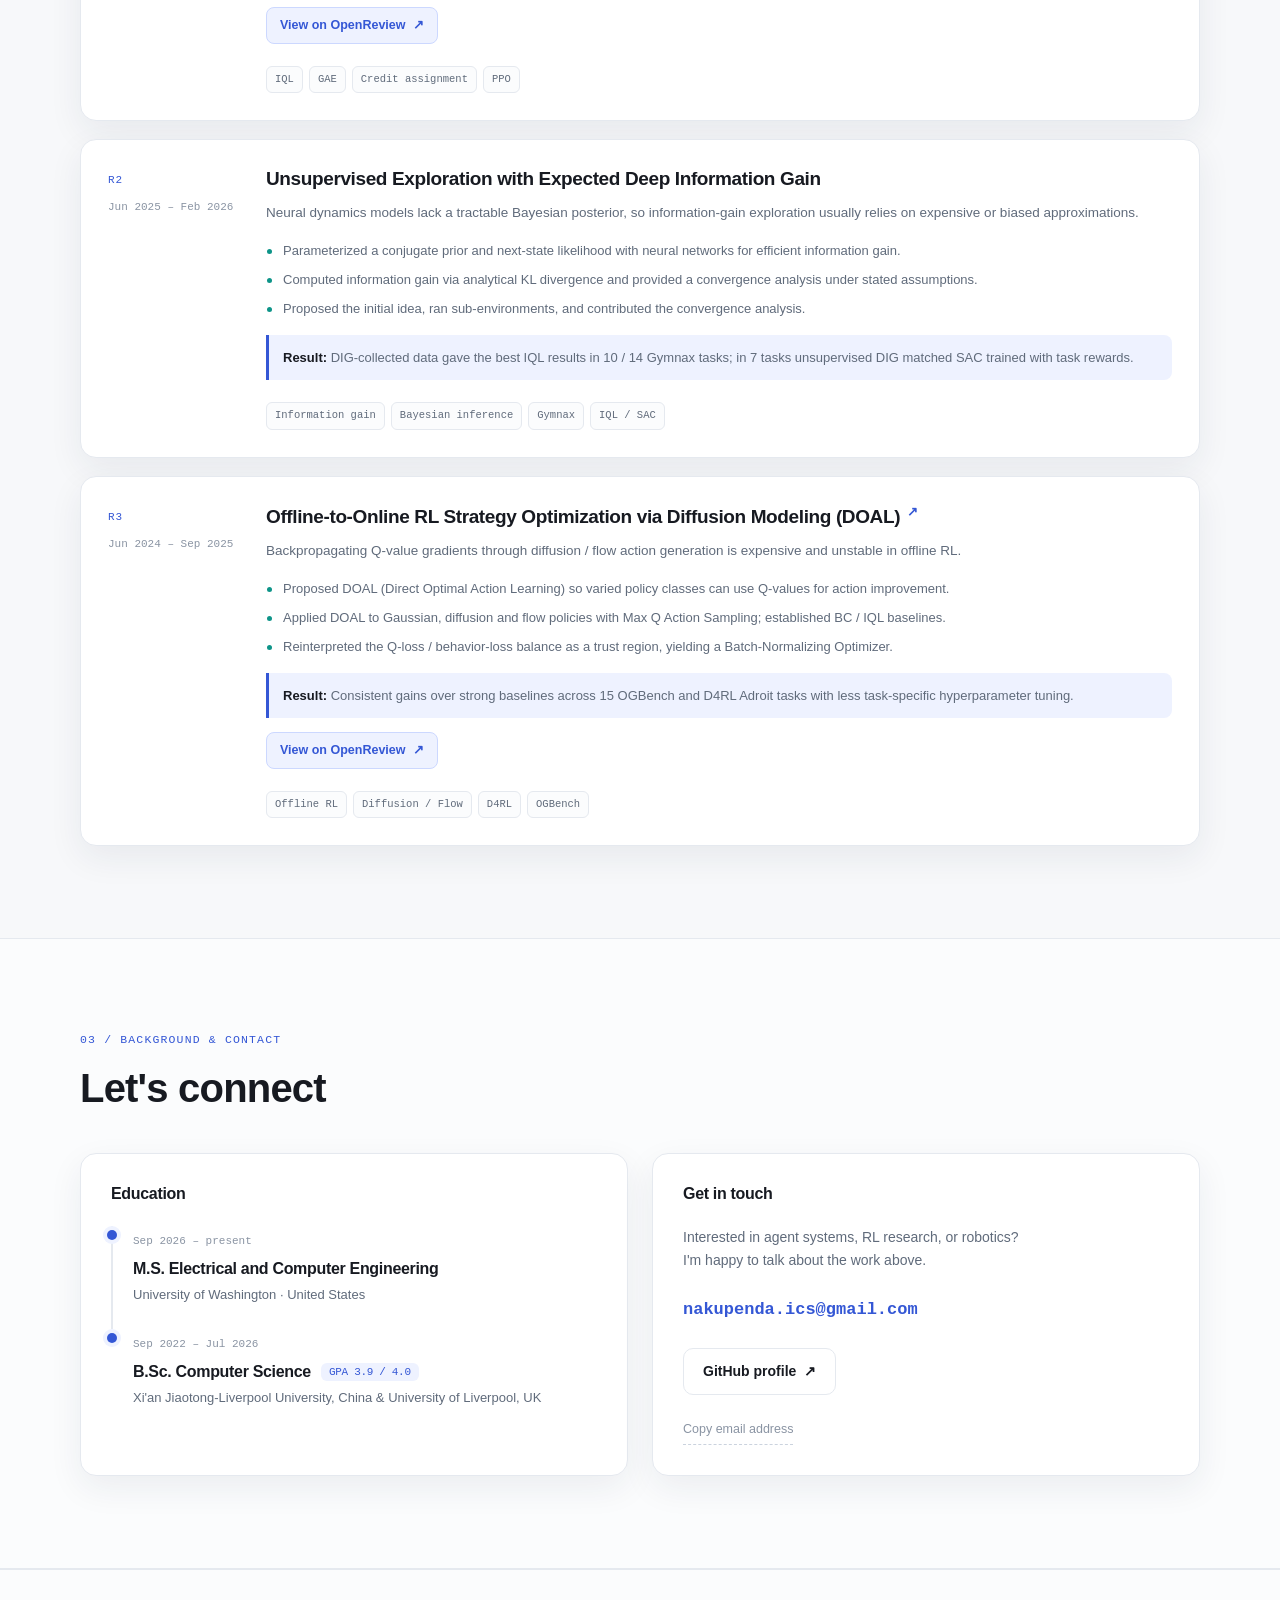
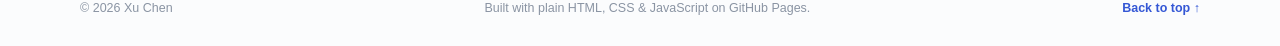
==== commit 90f4538c: "Remove About/Skills/diagram, add portrait and OpenReview links" ====
--- a/index.html
+++ b/index.html
@@ -10,6 +10,7 @@
 <meta property="og:title" content="Xu Chen - LLM Agents, RL &amp; Robotics">
 <meta property="og:description" content="Selected projects and research in agentic LLM systems, hybrid RAG, reinforcement learning, and robot manipulation.">
 <meta property="og:url" content="https://xyu-chern.github.io/">
+<meta property="og:image" content="https://xyu-chern.github.io/assets/avatar.jpg">
 <meta name="theme-color" content="#f7f8fa">
 <link rel="icon" href="assets/favicon.svg" type="image/svg+xml">
 <link rel="stylesheet" href="assets/css/style.css">
@@ -40,11 +41,9 @@
 
     <nav class="primary-nav" aria-label="Primary navigation">
       <ul class="nav-links" id="primary-nav">
-        <li><a href="#about">About</a></li>
         <li><a href="#experience">Experience</a></li>
         <li><a href="#projects">Projects</a></li>
         <li><a href="#research">Research</a></li>
-        <li><a href="#skills">Skills</a></li>
         <li><a href="#contact">Contact</a></li>
       </ul>
     </nav>
@@ -73,88 +72,13 @@
         </div>
       </div>
 
-      <div class="hero-visual reveal" aria-hidden="true">
-        <div class="diagram-card">
-          <div class="diagram-head">
-            <span class="diagram-title">agent harness / system sketch</span>
-            <span class="diagram-dots"><i></i><i></i><i></i></span>
-          </div>
-          <svg class="flow" viewBox="0 0 380 330" role="img">
-            <defs>
-              <linearGradient id="flowGrad" x1="0" y1="0" x2="1" y2="1">
-                <stop offset="0%" stop-color="var(--accent)" stop-opacity=".95"/>
-                <stop offset="100%" stop-color="var(--accent-2)" stop-opacity=".95"/>
-              </linearGradient>
-            </defs>
-            <g class="flow-lines" fill="none" stroke="var(--line-strong)" stroke-width="1.5">
-              <path d="M190 74 V104"/>
-              <path d="M190 130 V158 H88 V182"/>
-              <path d="M190 130 V158 H190 V182"/>
-              <path d="M190 130 V158 H292 V182"/>
-              <path d="M88 234 V258 H190 V282"/>
-              <path d="M190 234 V258"/>
-              <path d="M292 234 V258 H190"/>
-            </g>
-            <g class="flow-node flow-node-main">
-              <rect x="105" y="30" width="170" height="44" rx="12" fill="url(#flowGrad)"/>
-              <text x="190" y="57" text-anchor="middle" class="flow-text-invert">Lead Agent</text>
-            </g>
-            <g class="flow-node">
-              <rect x="20" y="182" width="136" height="52" rx="12" fill="var(--surface)"/>
-              <text x="88" y="204" text-anchor="middle" class="flow-text">Context</text>
-              <text x="88" y="221" text-anchor="middle" class="flow-text-sub">compression</text>
-            </g>
-            <g class="flow-node">
-              <rect x="122" y="182" width="136" height="52" rx="12" fill="var(--surface)"/>
-              <text x="190" y="204" text-anchor="middle" class="flow-text">Tool</text>
-              <text x="190" y="221" text-anchor="middle" class="flow-text-sub">registry</text>
-            </g>
-            <g class="flow-node">
-              <rect x="224" y="182" width="136" height="52" rx="12" fill="var(--surface)"/>
-              <text x="292" y="204" text-anchor="middle" class="flow-text">Sub-</text>
-              <text x="292" y="221" text-anchor="middle" class="flow-text-sub">agents</text>
-            </g>
-            <g class="flow-node">
-              <rect x="105" y="282" width="170" height="40" rx="12" fill="var(--accent-soft)" stroke="var(--accent-line)"/>
-              <text x="190" y="307" text-anchor="middle" class="flow-text">MCP tools &amp; memory</text>
-            </g>
-          </svg>
-          <div class="diagram-foot">
-            <span>context engineering</span><span>multi-agent routing</span><span>long-horizon state</span>
-          </div>
-        </div>
-      </div>
-    </div>
-  </section>
-
-  <!-- ABOUT -->
-  <section class="section" id="about">
-    <div class="container">
-      <div class="section-head reveal">
-        <p class="section-kicker">01 / About</p>
-        <h2>Systems that stay reliable when the horizon gets long.</h2>
-      </div>
-      <div class="about-grid">
-        <div class="about-text reveal">
-          <p>On the systems side, I have built an end-to-end <strong>agent harness</strong> with hierarchical lead/sub-agent dispatch, selective context compression, and a hot-swappable tool registry, plus a production-grade <strong>hybrid RAG</strong> engine combining dense and sparse retrieval, reranking, and graph-based multi-hop reasoning. Earlier work covered trajectory synthesis and RL post-training infrastructure for LLM alignment.</p>
-          <p>On the learning side, my research has looked at how rare successful signals get diluted in value networks, how analytical information gain can drive reward-free exploration, and how Q-values can improve diffusion and flow policies without backpropagating through the action-generation process. I have also shipped low-latency perception and motion-planning systems in C++17 / ROS 2 for edge robotic platforms.</p>
-        </div>
-        <aside class="about-aside reveal" aria-label="Current focus">
-          <h3>Current focus</h3>
-          <ul>
-            <li><span class="bullet" aria-hidden="true"></span> Long-horizon agent orchestration &amp; context engineering</li>
-            <li><span class="bullet" aria-hidden="true"></span> Retrieval, reranking &amp; self-corrective generation</li>
-            <li><span class="bullet" aria-hidden="true"></span> Value estimation, exploration &amp; generative policies</li>
-          </ul>
-          <p class="aside-note">M.S. in Electrical and Computer Engineering, University of Washington (from Sep 2026).</p>
-        </aside>
-      </div>
-
-      <div class="stats reveal" aria-label="Selected results">
-        <div class="stat"><strong>250k+</strong><span>synthetic samples generated at 35% lower token cost</span></div>
-        <div class="stat"><strong>93.5%</strong><span>retrieval recall on dense technical documentation</span></div>
-        <div class="stat"><strong>91%</strong><span>task completion on complex multi-step workflows</span></div>
-        <div class="stat"><strong>94%</strong><span>success rate across Isaac Sim / Robomimic manipulation</span></div>
+      <div class="hero-visual reveal">
+        <div class="avatar-wrap">
+          <div class="avatar-glow" aria-hidden="true"></div>
+          <figure class="avatar-frame">
+            <img src="assets/avatar.jpg" alt="Hand-drawn self-portrait of Xu Chen" width="361" height="361">
+          </figure>
+        </div>
       </div>
     </div>
   </section>
@@ -163,7 +87,7 @@
   <section class="section section-alt" id="experience">
     <div class="container">
       <div class="section-head reveal">
-        <p class="section-kicker">02 / Experience</p>
+        <p class="section-kicker">01 / Experience</p>
         <h2>Internship</h2>
       </div>
 
@@ -206,9 +130,9 @@
     <div class="container">
       <div class="section-head work-head reveal">
         <div>
-          <p class="section-kicker">03 / Selected work</p>
+          <p class="section-kicker">02 / Selected work</p>
           <h2>Projects &amp; research</h2>
-          <p class="section-sub">Everything below comes from my r&eacute;sum&eacute; &mdash; four engineering projects and three RL research projects.</p>
+          <p class="section-sub">Four engineering projects and three RL research projects.</p>
         </div>
         <div class="filters" id="filters" role="group" aria-label="Filter work by area">
           <button type="button" class="filter is-active" data-filter="all" aria-pressed="true">All <span>7</span></button>
@@ -301,7 +225,7 @@
           <article class="research-card reveal" data-track="research">
             <div class="research-meta"><span class="card-index">R1</span><span class="card-period">Oct 2025 &ndash; May 2026</span></div>
             <div class="research-body">
-              <h3>Optimistic Multi-Step Value Estimation via Implicit Values</h3>
+              <h3><a class="paper-link" href="https://openreview.net/forum?id=IxQ8xrYl4j" target="_blank" rel="noopener noreferrer">Optimistic Multi-Step Value Estimation via Implicit Values <span class="ext-arrow" aria-hidden="true">&#8599;</span></a></h3>
               <p class="research-context">Rare successful trajectories get diluted by a shared value network fitting mostly low-value targets &mdash; the credit assignment problem in sparse-reward RL.</p>
               <ul class="card-points">
                 <li>Reinterpreted IQL to prioritize rare high-reward signals without catastrophic overestimation.</li>
@@ -309,6 +233,7 @@
                 <li>Coded the offline environment, ran experiments, and proposed the long-horizon idea from highway learning.</li>
               </ul>
               <p class="research-result"><strong>Result:</strong> IV beats PPO in 7 / 10 sparse-reward and 7 / 8 dense-reward tasks; Empty-16&times;16 &asymp;0.9 vs 0.5, DoorKey-8&times;8 &gt;0.5 vs &asymp;0.</p>
+              <div class="paper-links"><a href="https://openreview.net/forum?id=IxQ8xrYl4j" target="_blank" rel="noopener noreferrer">View on OpenReview <span aria-hidden="true">&#8599;</span></a></div>
               <div class="tags"><span>IQL</span><span>GAE</span><span>Credit assignment</span><span>PPO</span></div>
             </div>
           </article>
@@ -331,7 +256,7 @@
           <article class="research-card reveal" data-track="research">
             <div class="research-meta"><span class="card-index">R3</span><span class="card-period">Jun 2024 &ndash; Sep 2025</span></div>
             <div class="research-body">
-              <h3>Offline-to-Online RL Strategy Optimization via Diffusion Modeling (DOAL)</h3>
+              <h3><a class="paper-link" href="https://openreview.net/forum?id=SpUXijnBEg" target="_blank" rel="noopener noreferrer">Offline-to-Online RL Strategy Optimization via Diffusion Modeling (DOAL) <span class="ext-arrow" aria-hidden="true">&#8599;</span></a></h3>
               <p class="research-context">Backpropagating Q-value gradients through diffusion / flow action generation is expensive and unstable in offline RL.</p>
               <ul class="card-points">
                 <li>Proposed DOAL (Direct Optimal Action Learning) so varied policy classes can use Q-values for action improvement.</li>
@@ -339,6 +264,7 @@
                 <li>Reinterpreted the Q-loss / behavior-loss balance as a trust region, yielding a Batch-Normalizing Optimizer.</li>
               </ul>
               <p class="research-result"><strong>Result:</strong> Consistent gains over strong baselines across 15 OGBench and D4RL Adroit tasks with less task-specific hyperparameter tuning.</p>
+              <div class="paper-links"><a href="https://openreview.net/forum?id=SpUXijnBEg" target="_blank" rel="noopener noreferrer">View on OpenReview <span aria-hidden="true">&#8599;</span></a></div>
               <div class="tags"><span>Offline RL</span><span>Diffusion / Flow</span><span>D4RL</span><span>OGBench</span></div>
             </div>
           </article>
@@ -350,39 +276,11 @@
     </div>
   </section>
 
-  <!-- SKILLS -->
-  <section class="section section-alt" id="skills">
+  <!-- EDUCATION + CONTACT -->
+  <section class="section section-alt" id="contact">
     <div class="container">
       <div class="section-head reveal">
-        <p class="section-kicker">04 / Skills</p>
-        <h2>Toolkit</h2>
-      </div>
-      <div class="skills-grid">
-        <div class="skill-group reveal">
-          <h3><span class="skill-icon" aria-hidden="true">01</span> Languages</h3>
-          <ul class="skill-list"><li>C / C++</li><li>Python</li><li>Java</li><li>SQL</li><li>Bash</li><li>Julia</li></ul>
-        </div>
-        <div class="skill-group reveal">
-          <h3><span class="skill-icon" aria-hidden="true">02</span> ML &amp; post-training</h3>
-          <ul class="skill-list"><li>PyTorch</li><li>JAX / Flax</li><li>NumPy / Pandas</li><li>SFT</li><li>DPO / PPO / RLHF</li><li>Trajectory synthesis</li><li>LLM-as-a-Judge</li><li>Synthetic data &amp; curation</li><li>Flow Matching</li></ul>
-        </div>
-        <div class="skill-group reveal">
-          <h3><span class="skill-icon" aria-hidden="true">03</span> Agent &amp; LLM systems</h3>
-          <ul class="skill-list"><li>Agentic workflows</li><li>MCP Protocol</li><li>Context engineering</li><li>RAG / GraphRAG</li><li>vLLM</li><li>DeepSpeed</li><li>LangChain</li><li>LlamaIndex</li><li>Ollama</li></ul>
-        </div>
-        <div class="skill-group reveal">
-          <h3><span class="skill-icon" aria-hidden="true">04</span> Infra &amp; robotics</h3>
-          <ul class="skill-list"><li>Docker</li><li>Redis</li><li>Qdrant / Milvus</li><li>TensorRT</li><li>CUDA (basic)</li><li>ROS 2</li><li>MoveIt 2</li><li>Isaac Sim</li><li>MuJoCo</li></ul>
-        </div>
-      </div>
-    </div>
-  </section>
-
-  <!-- EDUCATION + CONTACT -->
-  <section class="section" id="contact">
-    <div class="container">
-      <div class="section-head reveal">
-        <p class="section-kicker">05 / Background &amp; contact</p>
+        <p class="section-kicker">03 / Background &amp; contact</p>
         <h2>Let's connect</h2>
       </div>
       <div class="contact-grid">
@@ -404,7 +302,6 @@
           <p>Interested in agent systems, RL research, or robotics? I'm happy to talk about the work above.</p>
           <a class="contact-email" href="mailto:nakupenda.ics@gmail.com">nakupenda.ics@gmail.com</a>
           <div class="contact-actions">
-            <a class="btn btn-primary" href="mailto:nakupenda.ics@gmail.com">Email me <span aria-hidden="true">&#8599;</span></a>
             <a class="btn btn-ghost" href="https://github.com/Xyu-Chern" target="_blank" rel="noopener noreferrer">GitHub profile <span aria-hidden="true">&#8599;</span></a>
           </div>
           <button class="copy-btn" id="copy-email" type="button" data-email="nakupenda.ics@gmail.com">Copy email address</button>
--- a/assets/css/style.css
+++ b/assets/css/style.css
@@ -130,8 +130,6 @@
 .hero { position: relative; overflow: hidden; padding: 86px 0 92px; background-image: var(--hero-glow); }
 .hero-grid { display: grid; grid-template-columns: 1.1fr .9fr; gap: 64px; align-items: center; }
 .hero-grid > * { min-width: 0; }
-.hero-visual { min-width: 0; }
-.flow { min-width: 0; max-width: 100%; }
 .eyebrow { display: inline-flex; align-items: center; gap: 9px; font-family: var(--mono); font-size: 11.5px; letter-spacing: .06em; text-transform: uppercase; color: var(--muted); }
 .status-dot { width: 7px; height: 7px; border-radius: 50%; background: var(--accent-2); box-shadow: 0 0 0 4px color-mix(in srgb, var(--accent-2) 16%, transparent); }
 h1 { font-size: clamp(52px, 7vw, 82px); font-weight: 730; letter-spacing: -.055em; margin: 16px 0 18px; }
@@ -152,29 +150,19 @@
 .btn-ghost:hover { border-color: var(--accent-line); }
 .text-link { font-size: 14px; font-weight: 550; padding: 10px 6px; }
 
-/* Hero diagram */
-.hero-visual { display: flex; justify-content: center; }
-.diagram-card {
-  width: 100%; max-width: 430px; background: var(--surface); border: 1px solid var(--line);
-  border-radius: 18px; box-shadow: var(--shadow); overflow: hidden;
-}
-.diagram-head { display: flex; align-items: center; justify-content: space-between; padding: 14px 18px; border-bottom: 1px solid var(--line); }
-.diagram-title { font-family: var(--mono); font-size: 10.5px; letter-spacing: .02em; color: var(--subtle); }
-.diagram-dots { display: flex; gap: 5px; }
-.diagram-dots i { width: 7px; height: 7px; border-radius: 50%; background: var(--line-strong); }
-.flow { display: block; width: 100%; height: auto; padding: 18px 12px 6px; }
-.flow-lines path { stroke: var(--line-strong); stroke-width: 1.5; }
-.flow-node rect { fill: var(--surface-2); stroke: var(--line-strong); stroke-width: 1.2; }
-.flow-node-main rect { fill: url(#flowGrad); stroke: none; }
-.flow-node:last-of-type rect { fill: var(--accent-soft); stroke: var(--accent-line); }
-#flowGrad stop:first-child { stop-color: var(--accent); }
-#flowGrad stop:last-child { stop-color: var(--accent-2); }
-.flow-text { fill: var(--text); font: 600 12px var(--font); }
-.flow-text-sub { fill: var(--muted); font: 500 11px var(--font); }
-.flow-text-invert { fill: #fff; font: 650 13px var(--font); }
-[data-theme="dark"] .flow-text-invert { fill: #0c1017; }
-.diagram-foot { display: flex; flex-wrap: wrap; gap: 6px; padding: 12px 18px 18px; }
-.diagram-foot span { font-family: var(--mono); font-size: 10px; color: var(--muted); background: var(--surface-2); border: 1px solid var(--line); padding: 4px 8px; border-radius: 6px; }
+/* Portrait */
+.hero-visual { display: flex; justify-content: center; min-width: 0; }
+.avatar-wrap { position: relative; width: min(320px, 100%); }
+.avatar-glow {
+  position: absolute; inset: -16%; border-radius: 50%; z-index: 0; filter: blur(20px);
+  background: radial-gradient(circle at 32% 28%, color-mix(in srgb, var(--accent) 24%, transparent), transparent 62%),
+              radial-gradient(circle at 72% 76%, color-mix(in srgb, var(--accent-2) 20%, transparent), transparent 62%);
+}
+.avatar-frame {
+  position: relative; z-index: 1; margin: 0; border-radius: 28px; overflow: hidden;
+  border: 1px solid var(--line); background: #f6f4ea; box-shadow: var(--shadow);
+}
+.avatar-frame img { display: block; width: 100%; height: auto; aspect-ratio: 1 / 1; object-fit: cover; }
 
 /* ---------- Sections ---------- */
 .section { padding: 92px 0; }
@@ -183,23 +171,6 @@
 .section-kicker { font-family: var(--mono); font-size: 11.5px; letter-spacing: .1em; text-transform: uppercase; color: var(--accent); margin-bottom: 14px; }
 .section-head h2 { font-size: clamp(28px, 3.6vw, 40px); max-width: 22ch; }
 .section-sub { margin-top: 12px; color: var(--muted); font-size: 15px; }
-
-/* About */
-.about-grid { display: grid; grid-template-columns: 1.35fr .65fr; gap: 56px; }
-.about-text p { color: var(--muted); font-size: 15.5px; }
-.about-text p + p { margin-top: 18px; }
-.about-text strong { color: var(--text); font-weight: 640; }
-.about-aside { background: var(--surface); border: 1px solid var(--line); border-radius: 16px; padding: 26px; align-self: start; box-shadow: var(--shadow); }
-.about-aside h3 { font-size: 15px; margin-bottom: 16px; }
-.about-aside li { display: flex; gap: 10px; color: var(--muted); font-size: 13.5px; padding: 9px 0; border-bottom: 1px solid var(--line); }
-.about-aside li:last-child { border-bottom: 0; }
-.bullet { flex-shrink: 0; width: 6px; height: 6px; margin-top: 9px; border-radius: 2px; background: var(--accent); }
-.aside-note { margin-top: 16px; padding-top: 16px; border-top: 1px solid var(--line); color: var(--subtle); font-size: 12.5px; }
-
-.stats { display: grid; grid-template-columns: repeat(4, 1fr); gap: 1px; margin-top: 52px; background: var(--line); border: 1px solid var(--line); border-radius: 16px; overflow: hidden; }
-.stat { background: var(--surface); padding: 24px 22px; }
-.stat strong { display: block; font-size: 30px; font-weight: 720; letter-spacing: -.04em; color: var(--accent); }
-.stat span { display: block; margin-top: 6px; font-size: 12.5px; color: var(--muted); line-height: 1.5; }
 
 /* Experience */
 .experience-card { background: var(--surface); border: 1px solid var(--line); border-radius: 18px; padding: 32px; box-shadow: var(--shadow); }
@@ -262,17 +233,16 @@
 .research-body .card-points { margin-top: 16px; }
 .research-result { margin-top: 16px; padding: 12px 14px; background: var(--accent-soft); border-left: 3px solid var(--accent); border-radius: 0 8px 8px 0; font-size: 13px; color: var(--muted); }
 .research-result strong { color: var(--text); }
+
+.paper-link { color: inherit; }
+.paper-link:hover { color: var(--accent); text-decoration: none; }
+.ext-arrow { display: inline-block; font-size: .68em; color: var(--accent); vertical-align: super; margin-left: 2px; }
+.paper-links { margin-top: 14px; }
+.paper-links a { display: inline-flex; align-items: center; gap: 7px; font-size: 12.5px; font-weight: 620; padding: 7px 13px; color: var(--accent); background: var(--accent-soft); border: 1px solid var(--accent-line); border-radius: 8px; transition: transform .18s ease, border-color .18s ease; }
+.paper-links a:hover { text-decoration: none; border-color: var(--accent); transform: translateY(-2px); }
+
 .empty-state { margin-top: 40px; text-align: center; color: var(--muted); }
 .is-hidden { display: none !important; }
-
-/* Skills */
-.skills-grid { display: grid; grid-template-columns: repeat(2, 1fr); gap: 20px; }
-.skill-group { background: var(--surface); border: 1px solid var(--line); border-radius: 16px; padding: 26px; box-shadow: var(--shadow); }
-.skill-group h3 { display: flex; align-items: center; gap: 12px; font-size: 15px; margin-bottom: 18px; }
-.skill-icon { font-family: var(--mono); font-size: 10.5px; color: var(--accent); background: var(--accent-soft); padding: 4px 7px; border-radius: 6px; }
-.skill-list { display: flex; flex-wrap: wrap; gap: 8px; }
-.skill-list li { font-size: 12.5px; color: var(--muted); background: var(--surface-2); border: 1px solid var(--line); padding: 6px 11px; border-radius: 8px; transition: color .18s ease, border-color .18s ease; }
-.skill-list li:hover { color: var(--text); border-color: var(--accent-line); }
 
 /* Education & contact */
 .contact-grid { display: grid; grid-template-columns: 1fr 1fr; gap: 24px; }
@@ -305,10 +275,8 @@
 @media (max-width: 980px) {
   .hero-grid { grid-template-columns: 1fr; gap: 44px; }
   .hero-visual { justify-content: flex-start; }
-  .diagram-card { max-width: 480px; }
-  .about-grid { grid-template-columns: 1fr; gap: 28px; }
-  .stats { grid-template-columns: repeat(2, 1fr); }
-  .card-grid, .skills-grid { grid-template-columns: 1fr; }
+  .avatar-wrap { width: min(280px, 80%); }
+  .card-grid { grid-template-columns: 1fr; }
   .research-card { grid-template-columns: 1fr; gap: 14px; }
   .research-meta { flex-direction: row; align-items: center; gap: 14px; }
 }
@@ -332,24 +300,22 @@
   .nav-toggle.is-open span:nth-child(1) { transform: translateY(5.8px) rotate(45deg); }
   .nav-toggle.is-open span:nth-child(2) { opacity: 0; }
   .nav-toggle.is-open span:nth-child(3) { transform: translateY(-5.8px) rotate(-45deg); }
-  .site-header { position: sticky; }
   .hero { padding: 60px 0 68px; }
-  .hero-copy, .hero-visual, .diagram-card { max-width: 100%; }
+  .hero-copy, .hero-visual { max-width: 100%; }
+  .hero-visual { justify-content: center; }
+  .avatar-wrap { width: min(240px, 72%); }
   .hero-body { max-width: 100%; }
   h1 { font-size: clamp(46px, 13vw, 64px); }
   .section { padding: 68px 0; }
   .exp-streams, .contact-grid { grid-template-columns: 1fr; }
   .work-head { align-items: flex-start; }
   .filters { margin-top: 6px; }
-  .experience-card, .work-card, .research-card, .skill-group, .education, .contact-card { padding: 22px; }
+  .experience-card, .work-card, .research-card, .education, .contact-card { padding: 22px; }
   .card-metrics { gap: 6px; }
   .card-metrics strong { font-size: 14px; }
-  .stat strong { font-size: 26px; }
-  .stat { padding: 20px 18px; }
 }
 
 @media (max-width: 460px) {
-  .stats { grid-template-columns: 1fr; }
   .brand-name { display: none; }
   .card-metrics { grid-template-columns: 1fr 1fr; }
   .hero-actions .btn { flex: 1 1 auto; justify-content: center; }
@@ -366,5 +332,5 @@
   .reveal { opacity: 1; transform: none; }
   body { background: #fff; color: #000; }
   .section { padding: 24px 0; }
-  .work-card, .research-card, .skill-group, .education, .contact-card, .experience-card { box-shadow: none; break-inside: avoid; }
-}
+  .work-card, .research-card, .education, .contact-card, .experience-card { box-shadow: none; break-inside: avoid; }
+}
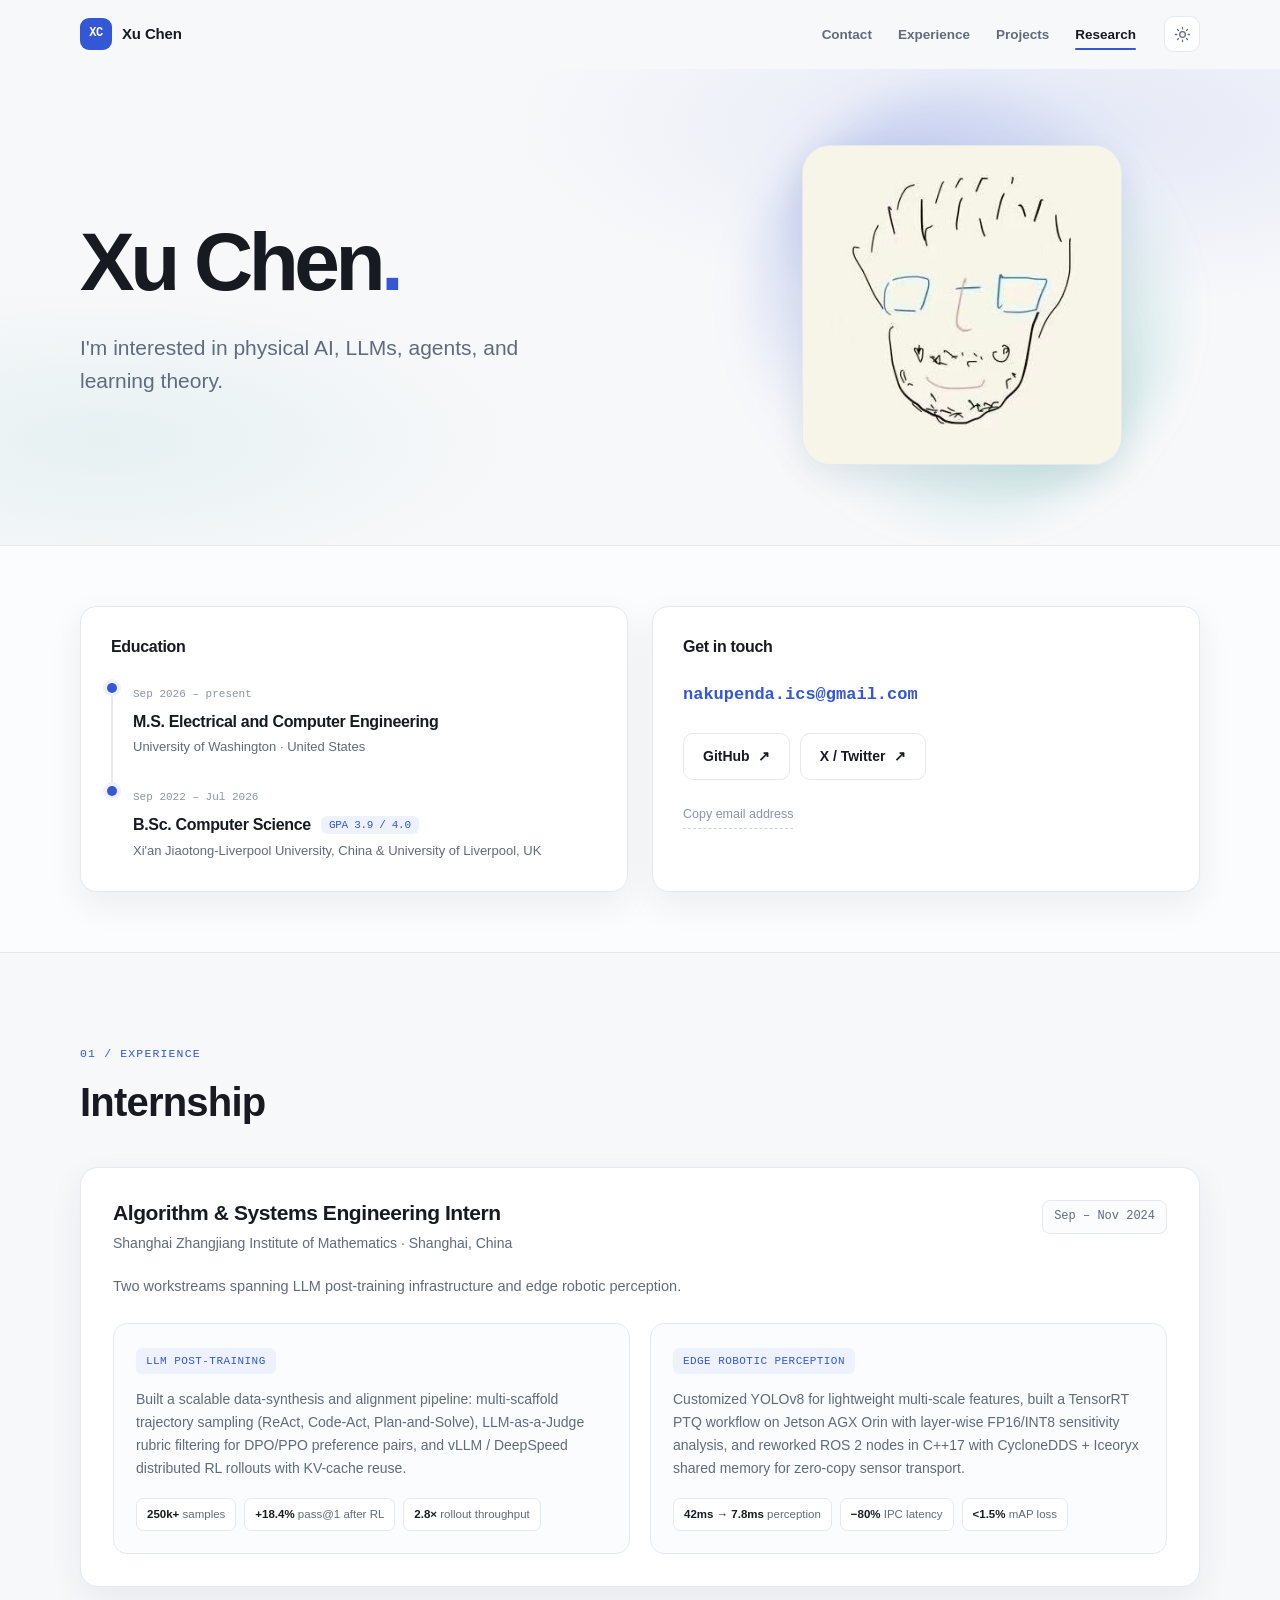
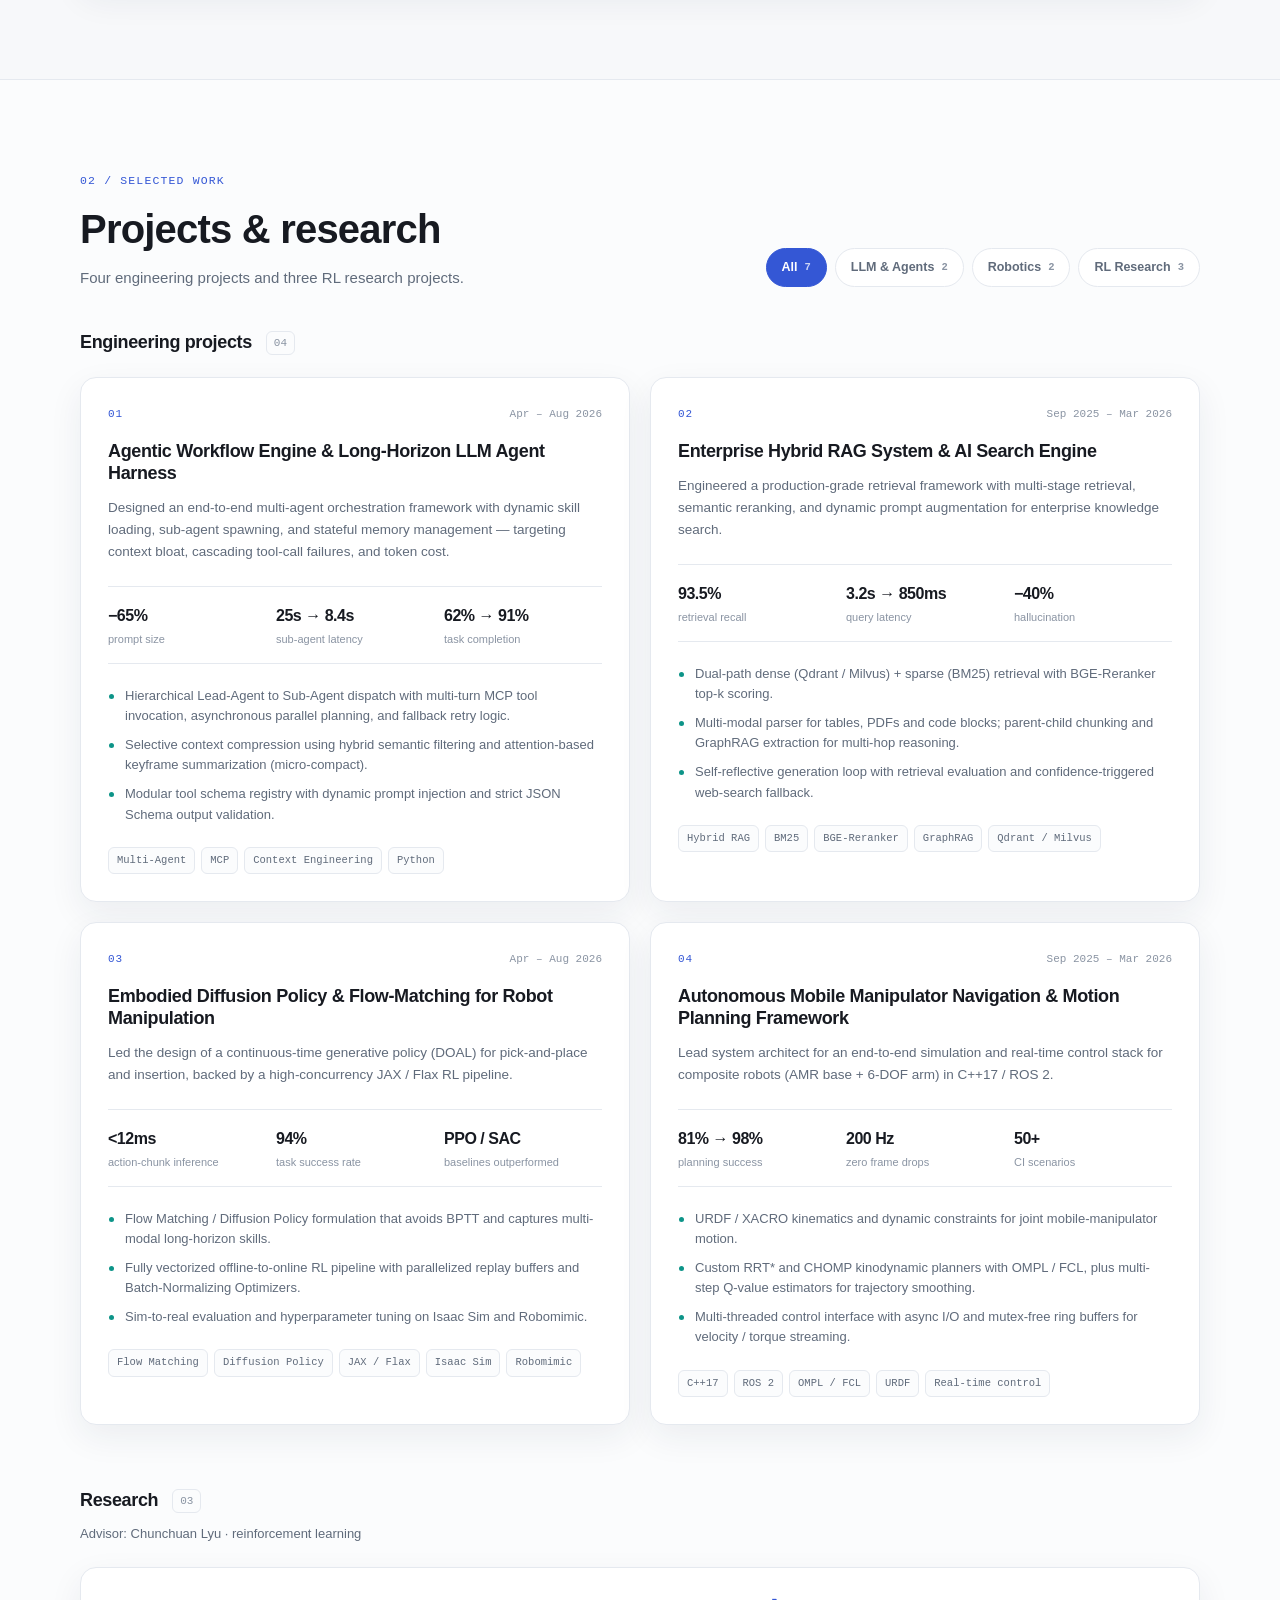
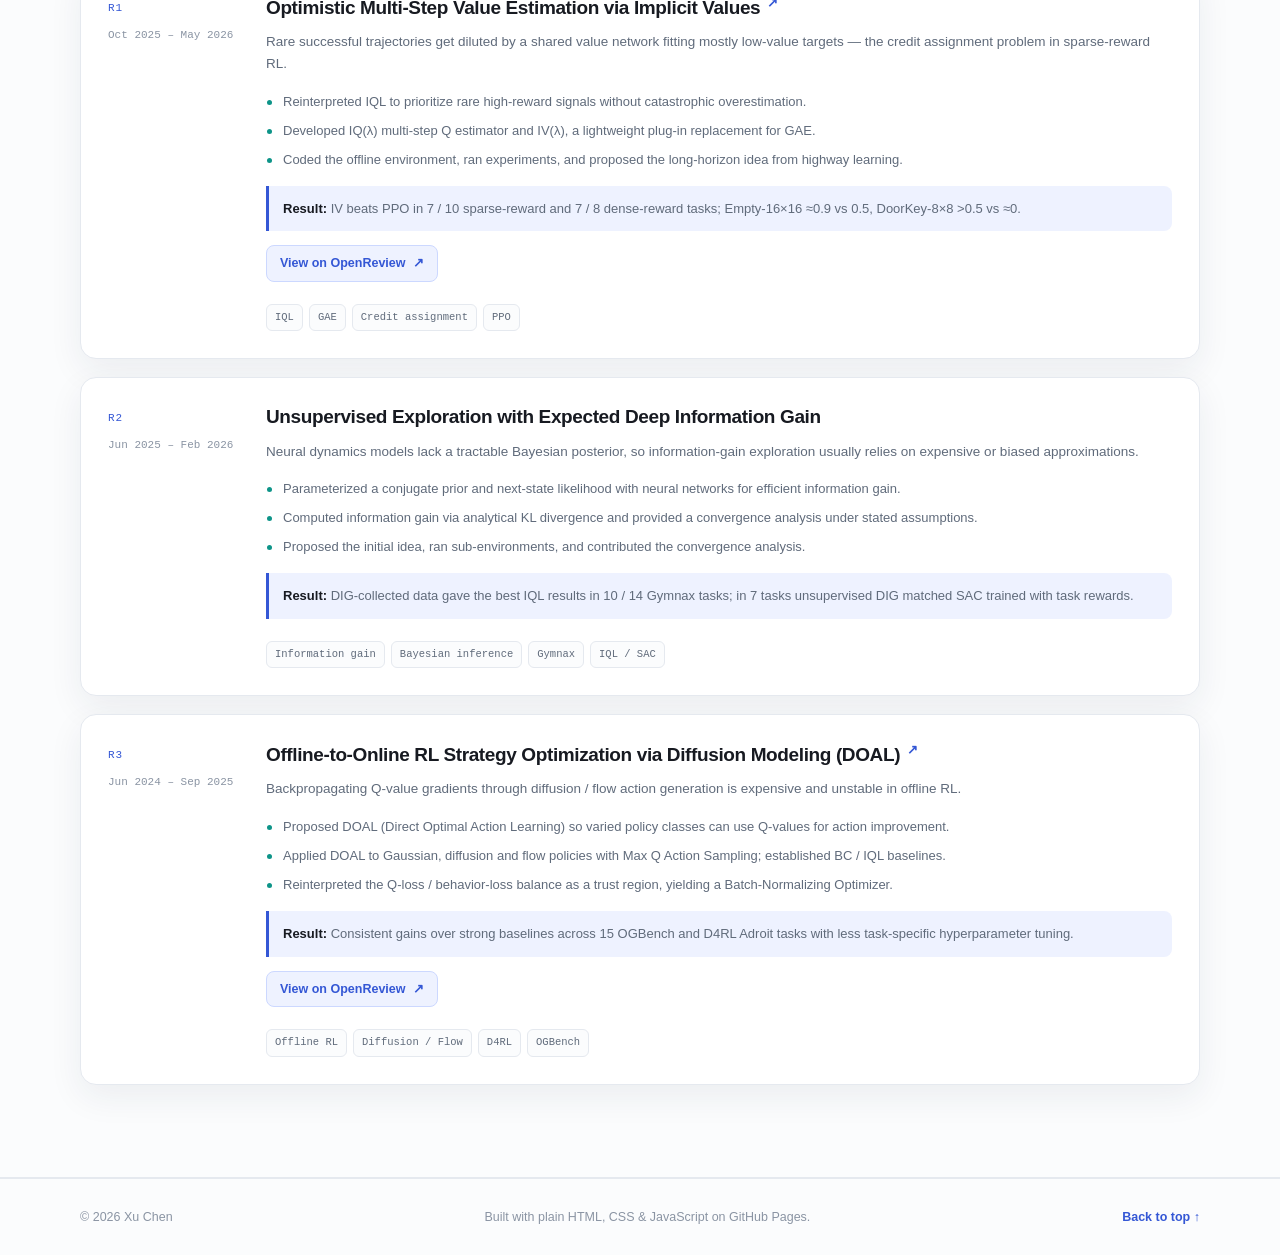
==== commit 551cd733: "Simplify hero, move education and contact to top, add X link" ====
--- a/index.html
+++ b/index.html
@@ -3,12 +3,12 @@
 <head>
 <meta charset="utf-8">
 <meta name="viewport" content="width=device-width, initial-scale=1">
-<title>Xu Chen - LLM Agents, Reinforcement Learning &amp; Robotics</title>
-<meta name="description" content="Xu Chen is an M.S. ECE student at the University of Washington working on long-horizon LLM agent systems, hybrid retrieval, RL post-training, and generative robot policies.">
+<title>Xu Chen - Physical AI, LLMs, Agents &amp; Learning Theory</title>
+<meta name="description" content="Xu Chen - interested in physical AI, LLMs, agents, and learning theory.">
 <meta name="author" content="Xu Chen">
 <meta property="og:type" content="website">
-<meta property="og:title" content="Xu Chen - LLM Agents, RL &amp; Robotics">
-<meta property="og:description" content="Selected projects and research in agentic LLM systems, hybrid RAG, reinforcement learning, and robot manipulation.">
+<meta property="og:title" content="Xu Chen">
+<meta property="og:description" content="Interested in physical AI, LLMs, agents, and learning theory.">
 <meta property="og:url" content="https://xyu-chern.github.io/">
 <meta property="og:image" content="https://xyu-chern.github.io/assets/avatar.jpg">
 <meta name="theme-color" content="#f7f8fa">
@@ -41,10 +41,10 @@
 
     <nav class="primary-nav" aria-label="Primary navigation">
       <ul class="nav-links" id="primary-nav">
+        <li><a href="#contact">Contact</a></li>
         <li><a href="#experience">Experience</a></li>
         <li><a href="#projects">Projects</a></li>
         <li><a href="#research">Research</a></li>
-        <li><a href="#contact">Contact</a></li>
       </ul>
     </nav>
 
@@ -61,15 +61,8 @@
   <section class="hero" id="top">
     <div class="container hero-grid">
       <div class="hero-copy reveal">
-        <p class="eyebrow"><span class="status-dot" aria-hidden="true"></span> M.S. ECE &middot; University of Washington</p>
         <h1>Xu Chen<span class="accent-dot">.</span></h1>
-        <p class="hero-lede">I build LLM agent systems and learning algorithms that hold up over long horizons.</p>
-        <p class="hero-body">My work spans agentic orchestration and context engineering, hybrid retrieval, RL post-training, and generative policies for robot manipulation &mdash; with a research focus on value estimation, exploration, and offline-to-online reinforcement learning.</p>
-        <div class="hero-actions">
-          <a class="btn btn-primary" href="#work">Explore my work <span aria-hidden="true">&darr;</span></a>
-          <a class="btn btn-ghost" href="mailto:nakupenda.ics@gmail.com">Get in touch</a>
-          <a class="text-link" href="https://github.com/Xyu-Chern" target="_blank" rel="noopener noreferrer">GitHub <span aria-hidden="true">&#8599;</span></a>
-        </div>
+        <p class="hero-interests">I'm interested in physical AI, LLMs, agents, and learning theory.</p>
       </div>
 
       <div class="hero-visual reveal">
@@ -83,8 +76,38 @@
     </div>
   </section>
 
+  <!-- EDUCATION + CONTACT (at the top) -->
+  <section class="section section-alt intro-section" id="contact">
+    <div class="container">
+      <div class="contact-grid">
+        <div class="education reveal">
+          <h3>Education</h3>
+          <div class="edu-item">
+            <span class="edu-date">Sep 2026 &ndash; present</span>
+            <h4>M.S. Electrical and Computer Engineering</h4>
+            <p>University of Washington &middot; United States</p>
+          </div>
+          <div class="edu-item">
+            <span class="edu-date">Sep 2022 &ndash; Jul 2026</span>
+            <h4>B.Sc. Computer Science <span class="gpa">GPA 3.9 / 4.0</span></h4>
+            <p>Xi'an Jiaotong-Liverpool University, China &amp; University of Liverpool, UK</p>
+          </div>
+        </div>
+        <div class="contact-card reveal">
+          <h3>Get in touch</h3>
+          <a class="contact-email" href="mailto:nakupenda.ics@gmail.com">nakupenda.ics@gmail.com</a>
+          <div class="contact-actions">
+            <a class="btn btn-ghost" href="https://github.com/Xyu-Chern" target="_blank" rel="noopener noreferrer">GitHub <span aria-hidden="true">&#8599;</span></a>
+            <a class="btn btn-ghost" href="https://x.com/home?lang=zh" target="_blank" rel="noopener noreferrer">X / Twitter <span aria-hidden="true">&#8599;</span></a>
+          </div>
+          <button class="copy-btn" id="copy-email" type="button" data-email="nakupenda.ics@gmail.com">Copy email address</button>
+        </div>
+      </div>
+    </div>
+  </section>
+
   <!-- EXPERIENCE -->
-  <section class="section section-alt" id="experience">
+  <section class="section" id="experience">
     <div class="container">
       <div class="section-head reveal">
         <p class="section-kicker">01 / Experience</p>
@@ -126,7 +149,7 @@
   </section>
 
   <!-- WORK: PROJECTS + RESEARCH -->
-  <section class="section" id="work">
+  <section class="section section-alt" id="work">
     <div class="container">
       <div class="section-head work-head reveal">
         <div>
@@ -275,40 +298,6 @@
       <p class="empty-state" id="empty-state" hidden>Nothing to show for this filter.</p>
     </div>
   </section>
-
-  <!-- EDUCATION + CONTACT -->
-  <section class="section section-alt" id="contact">
-    <div class="container">
-      <div class="section-head reveal">
-        <p class="section-kicker">03 / Background &amp; contact</p>
-        <h2>Let's connect</h2>
-      </div>
-      <div class="contact-grid">
-        <div class="education reveal">
-          <h3>Education</h3>
-          <div class="edu-item">
-            <span class="edu-date">Sep 2026 &ndash; present</span>
-            <h4>M.S. Electrical and Computer Engineering</h4>
-            <p>University of Washington &middot; United States</p>
-          </div>
-          <div class="edu-item">
-            <span class="edu-date">Sep 2022 &ndash; Jul 2026</span>
-            <h4>B.Sc. Computer Science <span class="gpa">GPA 3.9 / 4.0</span></h4>
-            <p>Xi'an Jiaotong-Liverpool University, China &amp; University of Liverpool, UK</p>
-          </div>
-        </div>
-        <div class="contact-card reveal">
-          <h3>Get in touch</h3>
-          <p>Interested in agent systems, RL research, or robotics? I'm happy to talk about the work above.</p>
-          <a class="contact-email" href="mailto:nakupenda.ics@gmail.com">nakupenda.ics@gmail.com</a>
-          <div class="contact-actions">
-            <a class="btn btn-ghost" href="https://github.com/Xyu-Chern" target="_blank" rel="noopener noreferrer">GitHub profile <span aria-hidden="true">&#8599;</span></a>
-          </div>
-          <button class="copy-btn" id="copy-email" type="button" data-email="nakupenda.ics@gmail.com">Copy email address</button>
-        </div>
-      </div>
-    </div>
-  </section>
 </main>
 
 <footer class="site-footer">
--- a/assets/css/style.css
+++ b/assets/css/style.css
@@ -127,28 +127,20 @@
 .nav-toggle span { display: block; height: 1.8px; background: var(--text); border-radius: 2px; margin: 4px 0; transition: transform .2s ease, opacity .2s ease; }
 
 /* ---------- Hero ---------- */
-.hero { position: relative; overflow: hidden; padding: 86px 0 92px; background-image: var(--hero-glow); }
+.hero { position: relative; overflow: hidden; padding: 76px 0 80px; background-image: var(--hero-glow); }
 .hero-grid { display: grid; grid-template-columns: 1.1fr .9fr; gap: 64px; align-items: center; }
 .hero-grid > * { min-width: 0; }
-.eyebrow { display: inline-flex; align-items: center; gap: 9px; font-family: var(--mono); font-size: 11.5px; letter-spacing: .06em; text-transform: uppercase; color: var(--muted); }
-.status-dot { width: 7px; height: 7px; border-radius: 50%; background: var(--accent-2); box-shadow: 0 0 0 4px color-mix(in srgb, var(--accent-2) 16%, transparent); }
-h1 { font-size: clamp(52px, 7vw, 82px); font-weight: 730; letter-spacing: -.055em; margin: 16px 0 18px; }
+h1 { font-size: clamp(52px, 7vw, 82px); font-weight: 730; letter-spacing: -.055em; margin: 0; }
 .accent-dot { color: var(--accent); }
-.hero-lede { font-size: clamp(20px, 2.4vw, 26px); font-weight: 600; letter-spacing: -.025em; line-height: 1.35; max-width: 30ch; }
-.hero-body { margin-top: 20px; color: var(--muted); font-size: 15.5px; max-width: 54ch; }
-.hero-actions { display: flex; flex-wrap: wrap; align-items: center; gap: 12px; margin-top: 32px; }
+.hero-interests { margin-top: 20px; font-size: clamp(17px, 1.9vw, 21px); line-height: 1.55; font-weight: 500; color: var(--muted); max-width: 44ch; }
 
 .btn {
   display: inline-flex; align-items: center; gap: 8px; padding: 11px 19px; border-radius: 10px;
   font-size: 14px; font-weight: 600; border: 1px solid transparent; transition: transform .18s ease, box-shadow .18s ease, background .18s ease, border-color .18s ease;
 }
 .btn:hover { text-decoration: none; transform: translateY(-2px); }
-.btn-primary { background: var(--accent); color: #fff; box-shadow: 0 6px 16px color-mix(in srgb, var(--accent) 24%, transparent); }
-[data-theme="dark"] .btn-primary { color: #0c1017; }
-.btn-primary:hover { box-shadow: 0 10px 24px color-mix(in srgb, var(--accent) 34%, transparent); }
 .btn-ghost { background: var(--surface); color: var(--text); border-color: var(--line); }
 .btn-ghost:hover { border-color: var(--accent-line); }
-.text-link { font-size: 14px; font-weight: 550; padding: 10px 6px; }
 
 /* Portrait */
 .hero-visual { display: flex; justify-content: center; min-width: 0; }
@@ -167,6 +159,7 @@
 /* ---------- Sections ---------- */
 .section { padding: 92px 0; }
 .section-alt { background: var(--surface-2); border-block: 1px solid var(--line); }
+.intro-section { padding: 60px 0; }
 .section-head { margin-bottom: 40px; }
 .section-kicker { font-family: var(--mono); font-size: 11.5px; letter-spacing: .1em; text-transform: uppercase; color: var(--accent); margin-bottom: 14px; }
 .section-head h2 { font-size: clamp(28px, 3.6vw, 40px); max-width: 22ch; }
@@ -304,7 +297,6 @@
   .hero-copy, .hero-visual { max-width: 100%; }
   .hero-visual { justify-content: center; }
   .avatar-wrap { width: min(240px, 72%); }
-  .hero-body { max-width: 100%; }
   h1 { font-size: clamp(46px, 13vw, 64px); }
   .section { padding: 68px 0; }
   .exp-streams, .contact-grid { grid-template-columns: 1fr; }
@@ -318,7 +310,6 @@
 @media (max-width: 460px) {
   .brand-name { display: none; }
   .card-metrics { grid-template-columns: 1fr 1fr; }
-  .hero-actions .btn { flex: 1 1 auto; justify-content: center; }
 }
 
 @media (prefers-reduced-motion: reduce) {
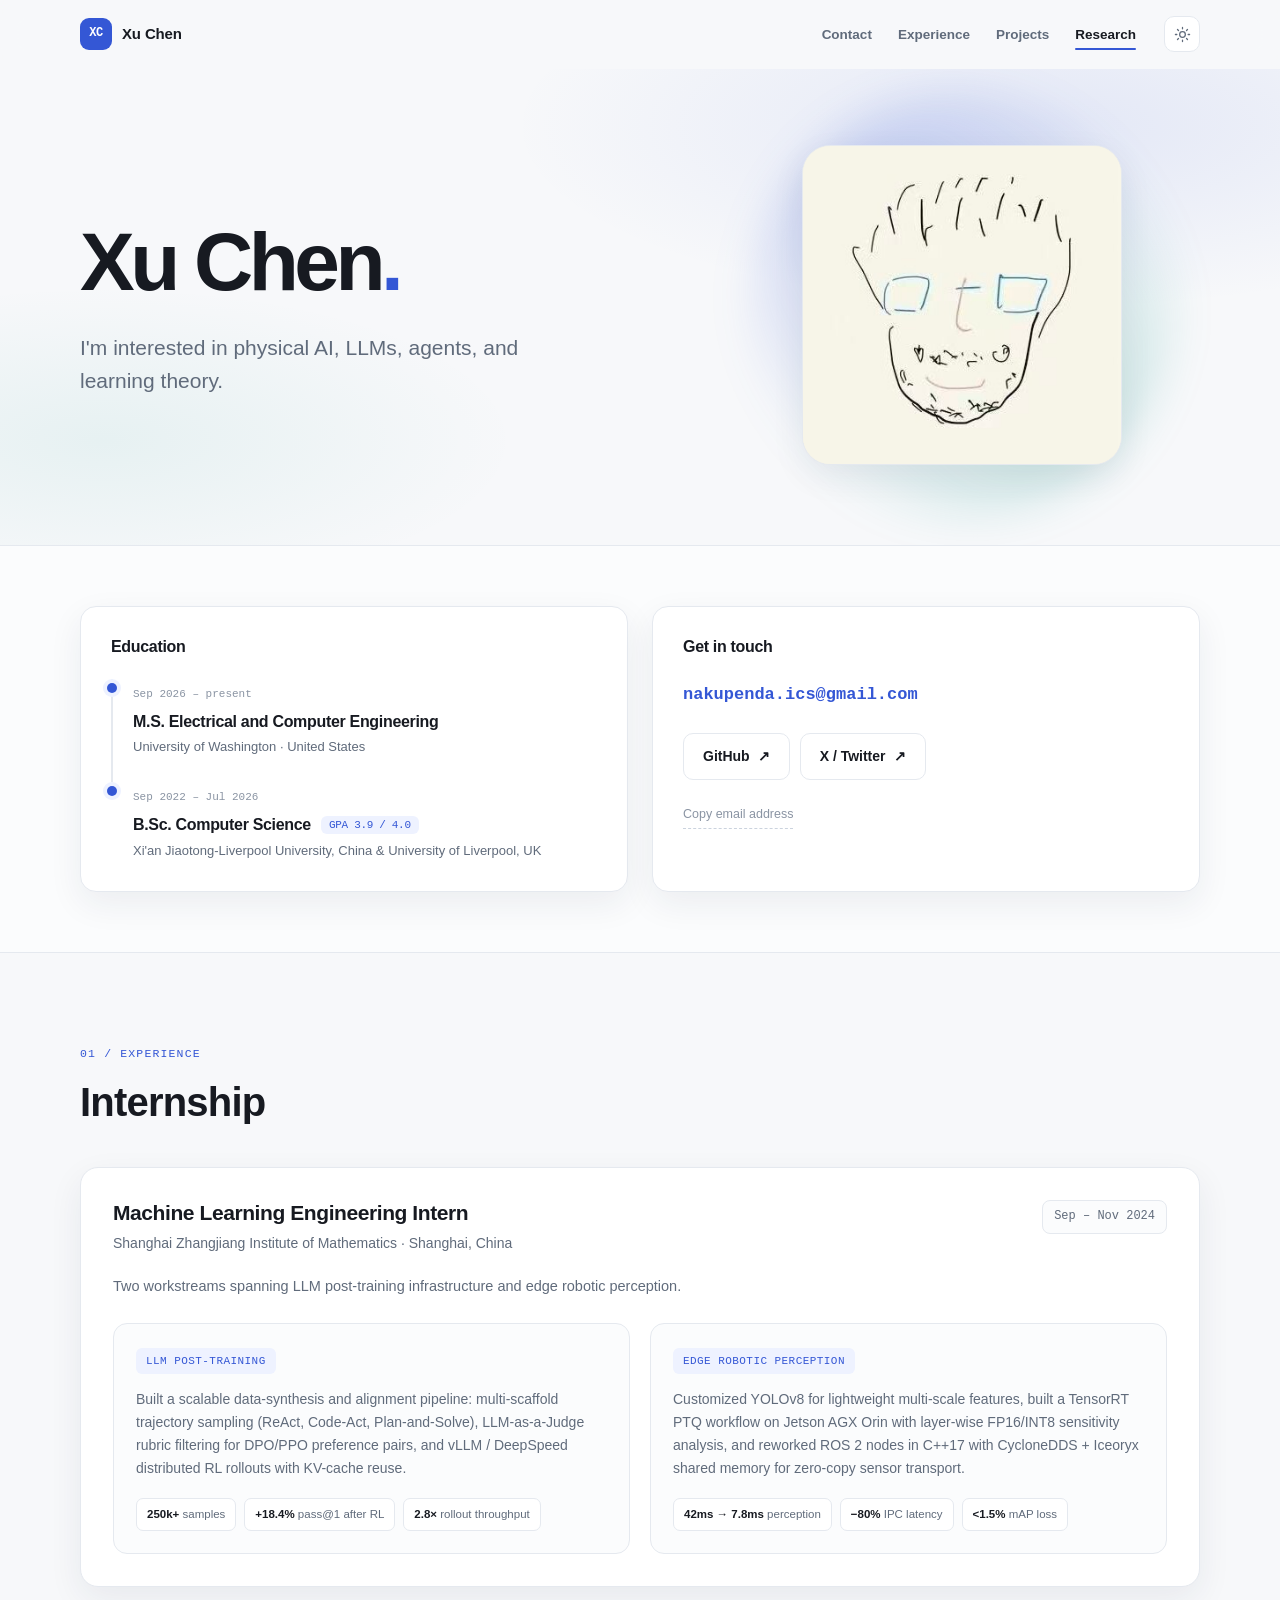
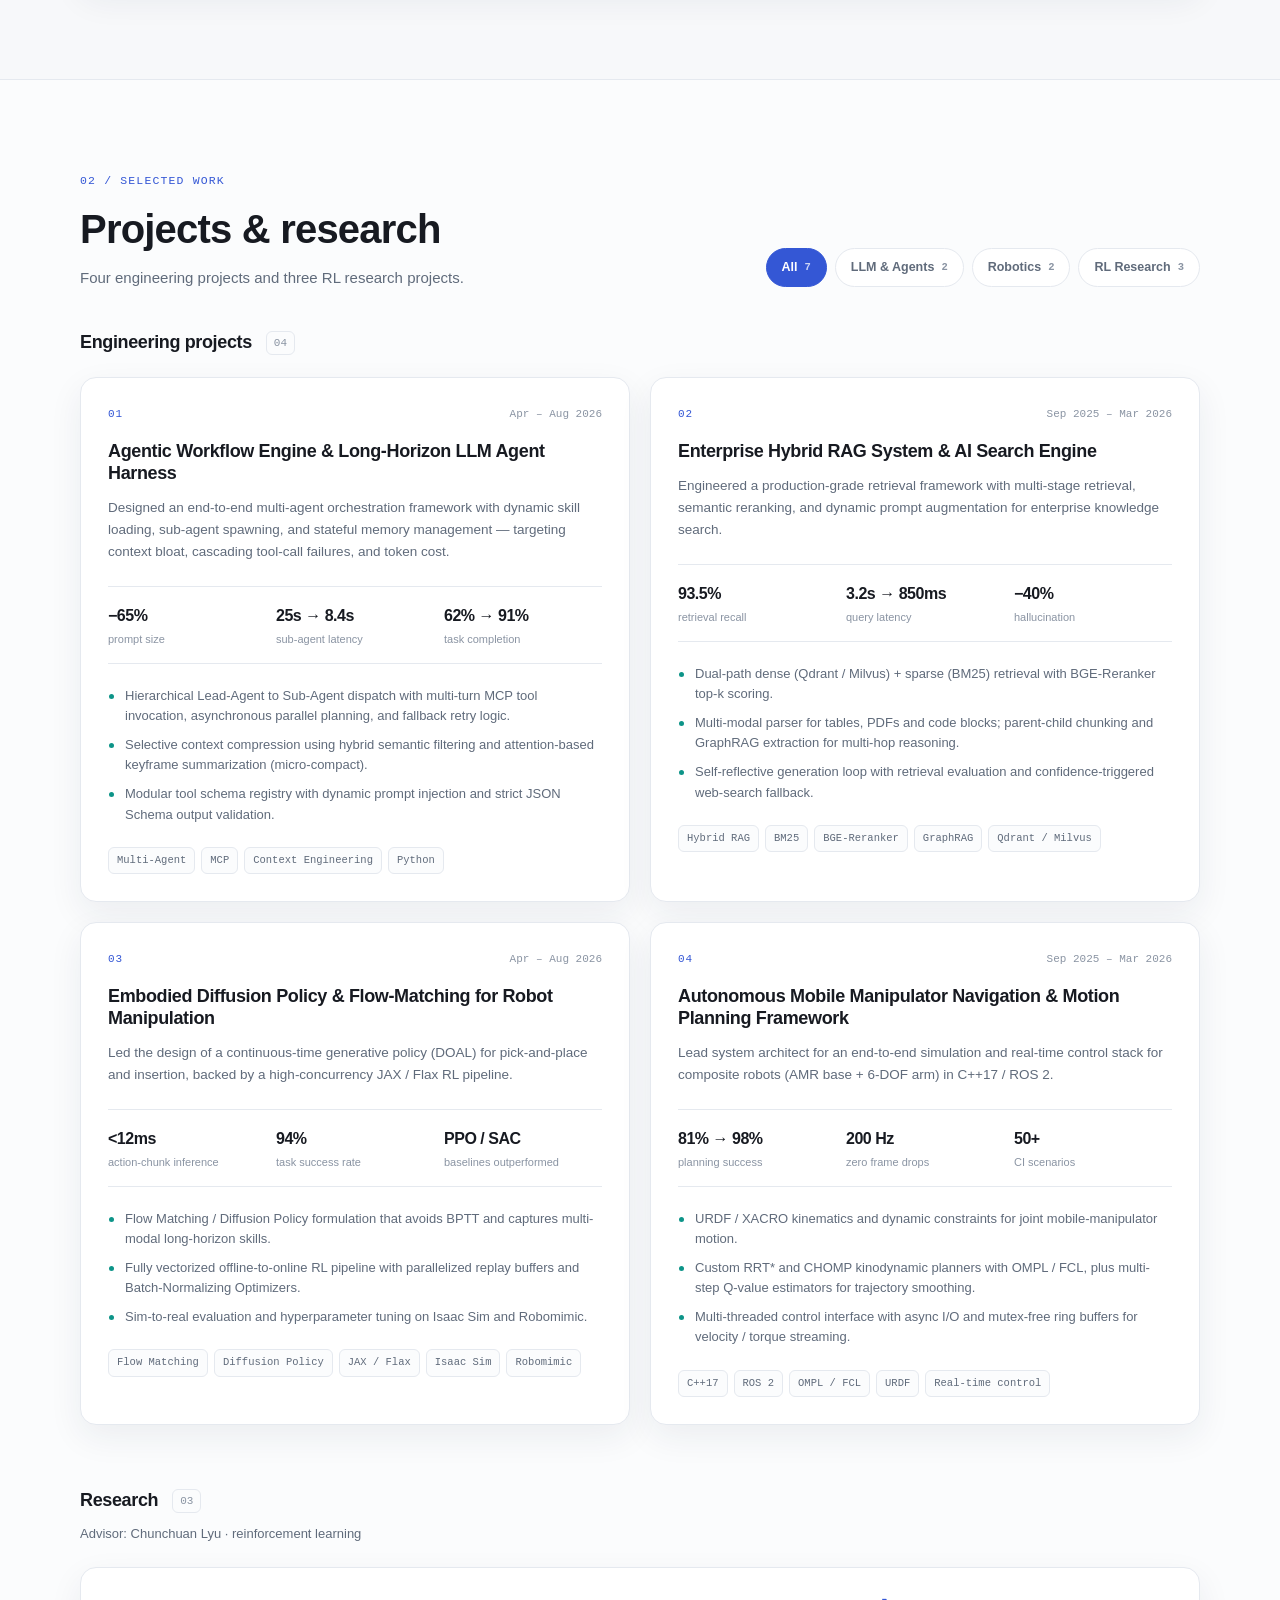
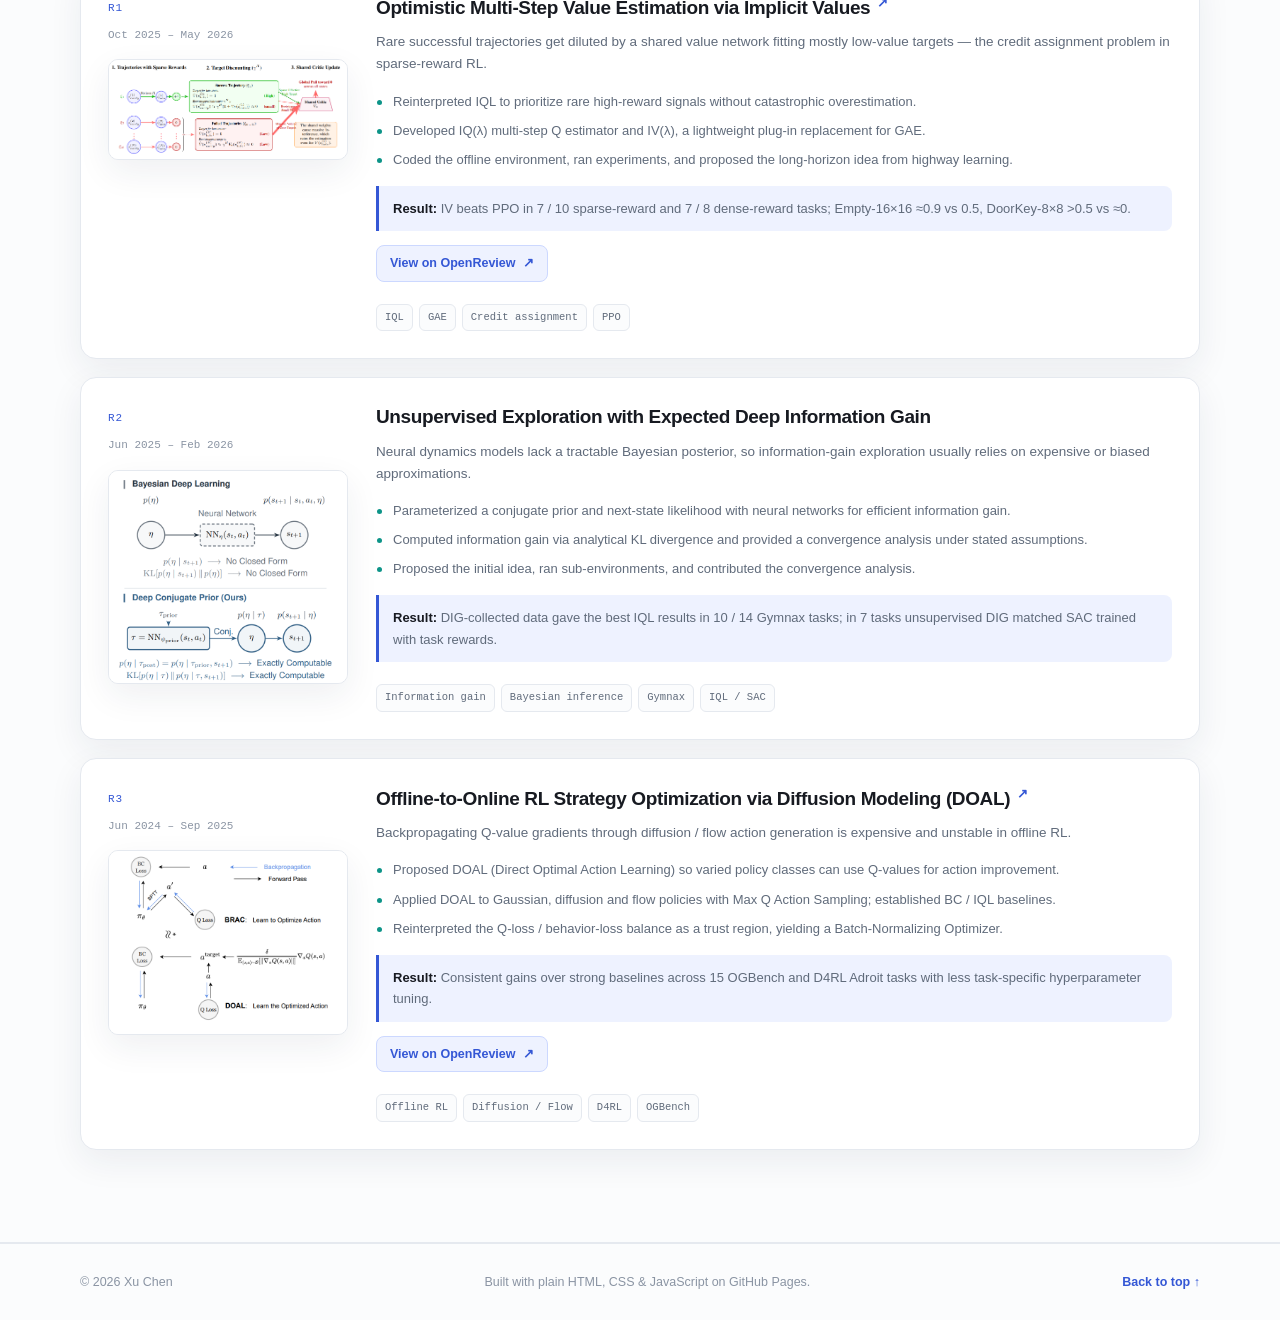
==== commit 87ef7798: "Rename internship title and add research figures" ====
--- a/index.html
+++ b/index.html
@@ -117,7 +117,7 @@
       <article class="experience-card reveal">
         <div class="exp-head">
           <div>
-            <h3>Algorithm &amp; Systems Engineering Intern</h3>
+            <h3>Machine Learning Engineering Intern</h3>
             <p class="exp-org">Shanghai Zhangjiang Institute of Mathematics &middot; Shanghai, China</p>
           </div>
           <span class="exp-date">Sep &ndash; Nov 2024</span>
@@ -246,7 +246,12 @@
         <div class="research-list">
 
           <article class="research-card reveal" data-track="research">
-            <div class="research-meta"><span class="card-index">R1</span><span class="card-period">Oct 2025 &ndash; May 2026</span></div>
+            <div class="research-meta">
+              <span class="card-index">R1</span><span class="card-period">Oct 2025 &ndash; May 2026</span>
+              <a class="research-figure" href="assets/research-iv.png" target="_blank" rel="noopener noreferrer" aria-label="Open full-size figure for Optimistic Multi-Step Value Estimation via Implicit Values">
+                <img src="assets/research-iv.png" alt="Sparse-reward trajectories, target discounting, and the shared critic update behind implicit value estimation" loading="lazy">
+              </a>
+            </div>
             <div class="research-body">
               <h3><a class="paper-link" href="https://openreview.net/forum?id=IxQ8xrYl4j" target="_blank" rel="noopener noreferrer">Optimistic Multi-Step Value Estimation via Implicit Values <span class="ext-arrow" aria-hidden="true">&#8599;</span></a></h3>
               <p class="research-context">Rare successful trajectories get diluted by a shared value network fitting mostly low-value targets &mdash; the credit assignment problem in sparse-reward RL.</p>
@@ -262,7 +267,12 @@
           </article>
 
           <article class="research-card reveal" data-track="research">
-            <div class="research-meta"><span class="card-index">R2</span><span class="card-period">Jun 2025 &ndash; Feb 2026</span></div>
+            <div class="research-meta">
+              <span class="card-index">R2</span><span class="card-period">Jun 2025 &ndash; Feb 2026</span>
+              <a class="research-figure" href="assets/research-dig.png" target="_blank" rel="noopener noreferrer" aria-label="Open full-size figure for Unsupervised Exploration with Expected Deep Information Gain">
+                <img src="assets/research-dig.png" alt="Bayesian deep learning compared with the deep conjugate prior that makes information gain analytically computable" loading="lazy">
+              </a>
+            </div>
             <div class="research-body">
               <h3>Unsupervised Exploration with Expected Deep Information Gain</h3>
               <p class="research-context">Neural dynamics models lack a tractable Bayesian posterior, so information-gain exploration usually relies on expensive or biased approximations.</p>
@@ -277,7 +287,12 @@
           </article>
 
           <article class="research-card reveal" data-track="research">
-            <div class="research-meta"><span class="card-index">R3</span><span class="card-period">Jun 2024 &ndash; Sep 2025</span></div>
+            <div class="research-meta">
+              <span class="card-index">R3</span><span class="card-period">Jun 2024 &ndash; Sep 2025</span>
+              <a class="research-figure" href="assets/research-doal.png" target="_blank" rel="noopener noreferrer" aria-label="Open full-size figure for DOAL: Offline-to-Online RL Strategy Optimization via Diffusion Modeling">
+                <img src="assets/research-doal.png" alt="BRAC backpropagates through action generation while DOAL directly learns the optimized action" loading="lazy">
+              </a>
+            </div>
             <div class="research-body">
               <h3><a class="paper-link" href="https://openreview.net/forum?id=SpUXijnBEg" target="_blank" rel="noopener noreferrer">Offline-to-Online RL Strategy Optimization via Diffusion Modeling (DOAL) <span class="ext-arrow" aria-hidden="true">&#8599;</span></a></h3>
               <p class="research-context">Backpropagating Q-value gradients through diffusion / flow action generation is expensive and unstable in offline RL.</p>
--- a/assets/css/style.css
+++ b/assets/css/style.css
@@ -219,9 +219,17 @@
 .tags span { font-family: var(--mono); font-size: 10.5px; color: var(--muted); background: var(--surface-2); border: 1px solid var(--line); padding: 4px 8px; border-radius: 6px; }
 
 .research-list { display: grid; gap: 18px; }
-.research-card { display: grid; grid-template-columns: 130px 1fr; gap: 28px; }
+.research-card { display: grid; grid-template-columns: 240px 1fr; gap: 28px; }
 .research-meta { display: flex; flex-direction: column; gap: 10px; padding-top: 4px; }
 .research-meta .card-period { line-height: 1.5; }
+.research-figure {
+  display: block; width: 100%; margin-top: 6px; background: #fff;
+  border: 1px solid var(--line); border-radius: 10px; overflow: hidden;
+  box-shadow: var(--shadow); cursor: zoom-in;
+  transition: transform .18s ease, border-color .18s ease;
+}
+.research-figure:hover { border-color: var(--accent-line); transform: translateY(-2px); }
+.research-figure img { display: block; width: 100%; height: auto; }
 .research-body h3 { font-size: 19px; }
 .research-body .card-points { margin-top: 16px; }
 .research-result { margin-top: 16px; padding: 12px 14px; background: var(--accent-soft); border-left: 3px solid var(--accent); border-radius: 0 8px 8px 0; font-size: 13px; color: var(--muted); }
@@ -271,7 +279,8 @@
   .avatar-wrap { width: min(280px, 80%); }
   .card-grid { grid-template-columns: 1fr; }
   .research-card { grid-template-columns: 1fr; gap: 14px; }
-  .research-meta { flex-direction: row; align-items: center; gap: 14px; }
+  .research-meta { flex-direction: row; flex-wrap: wrap; align-items: center; gap: 8px 14px; }
+  .research-figure { flex: 0 0 100%; max-width: 260px; margin-top: 4px; }
 }
 
 @media (max-width: 760px) {
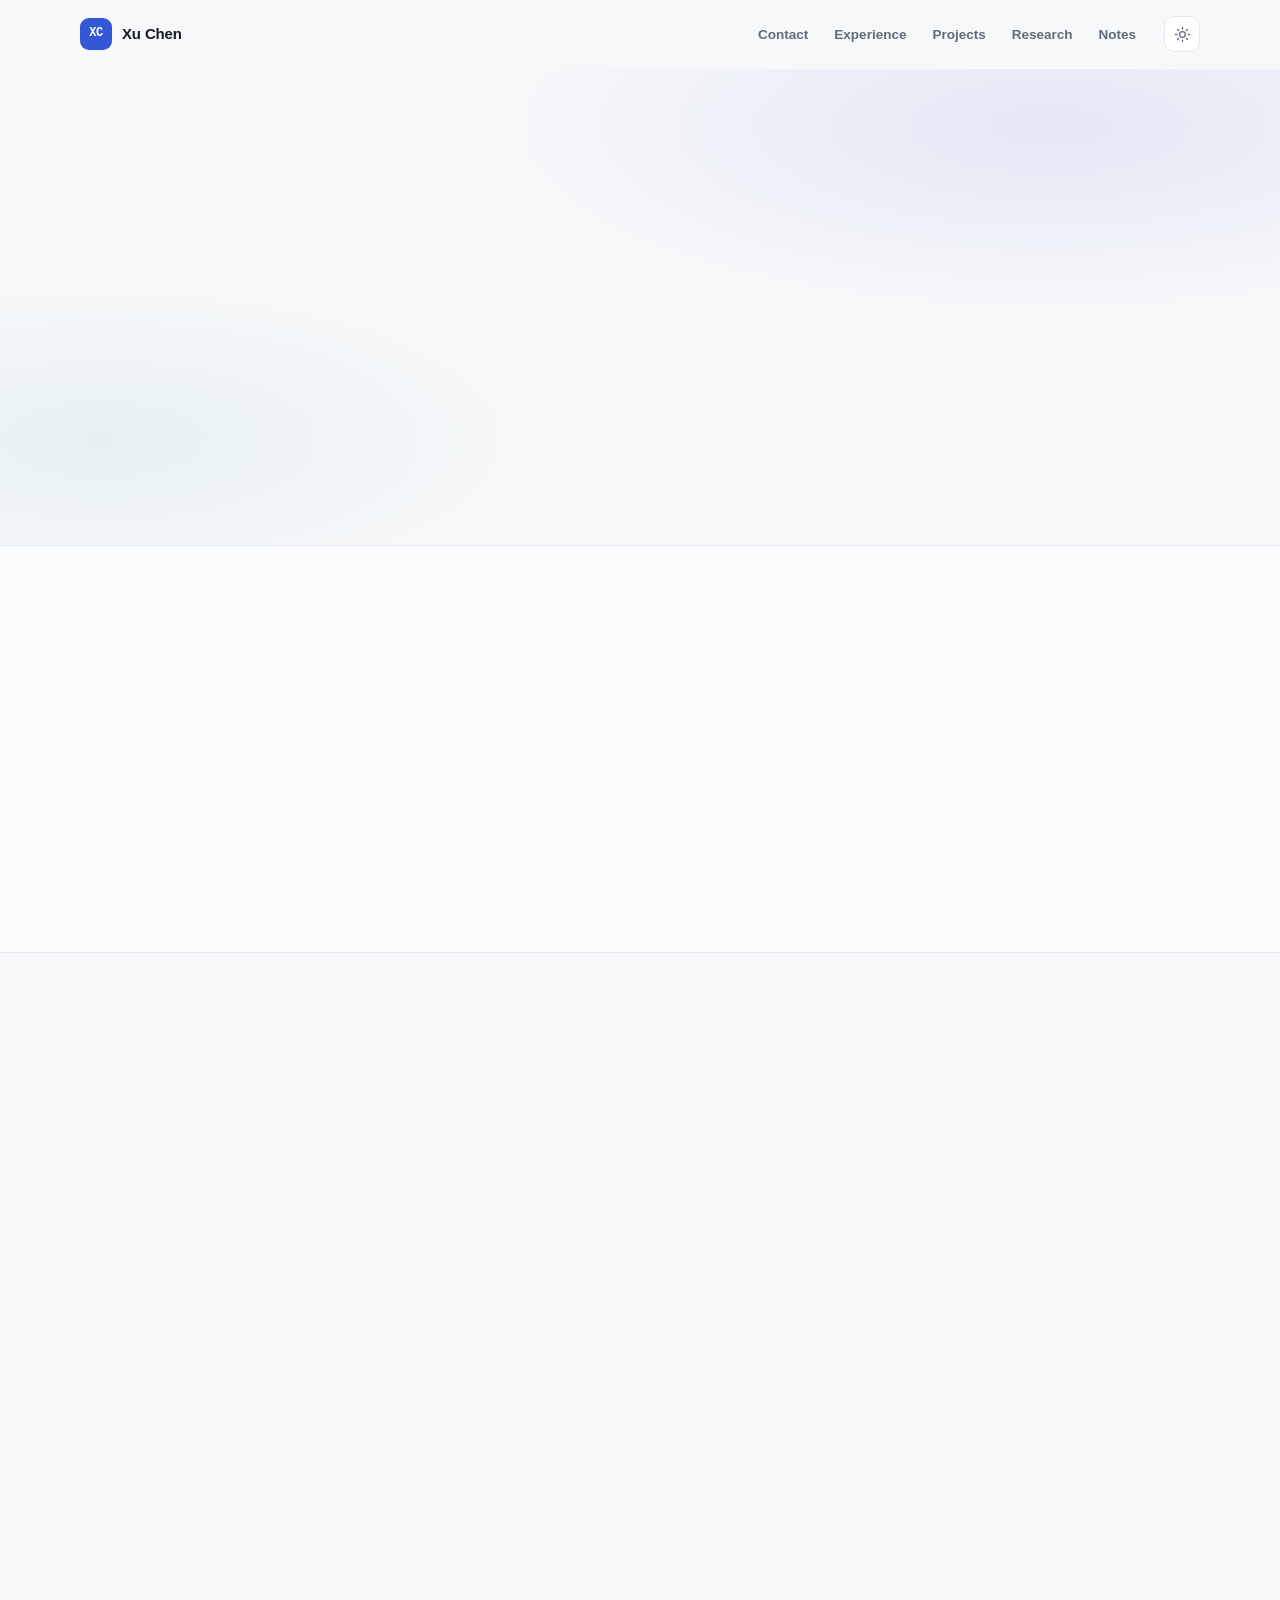
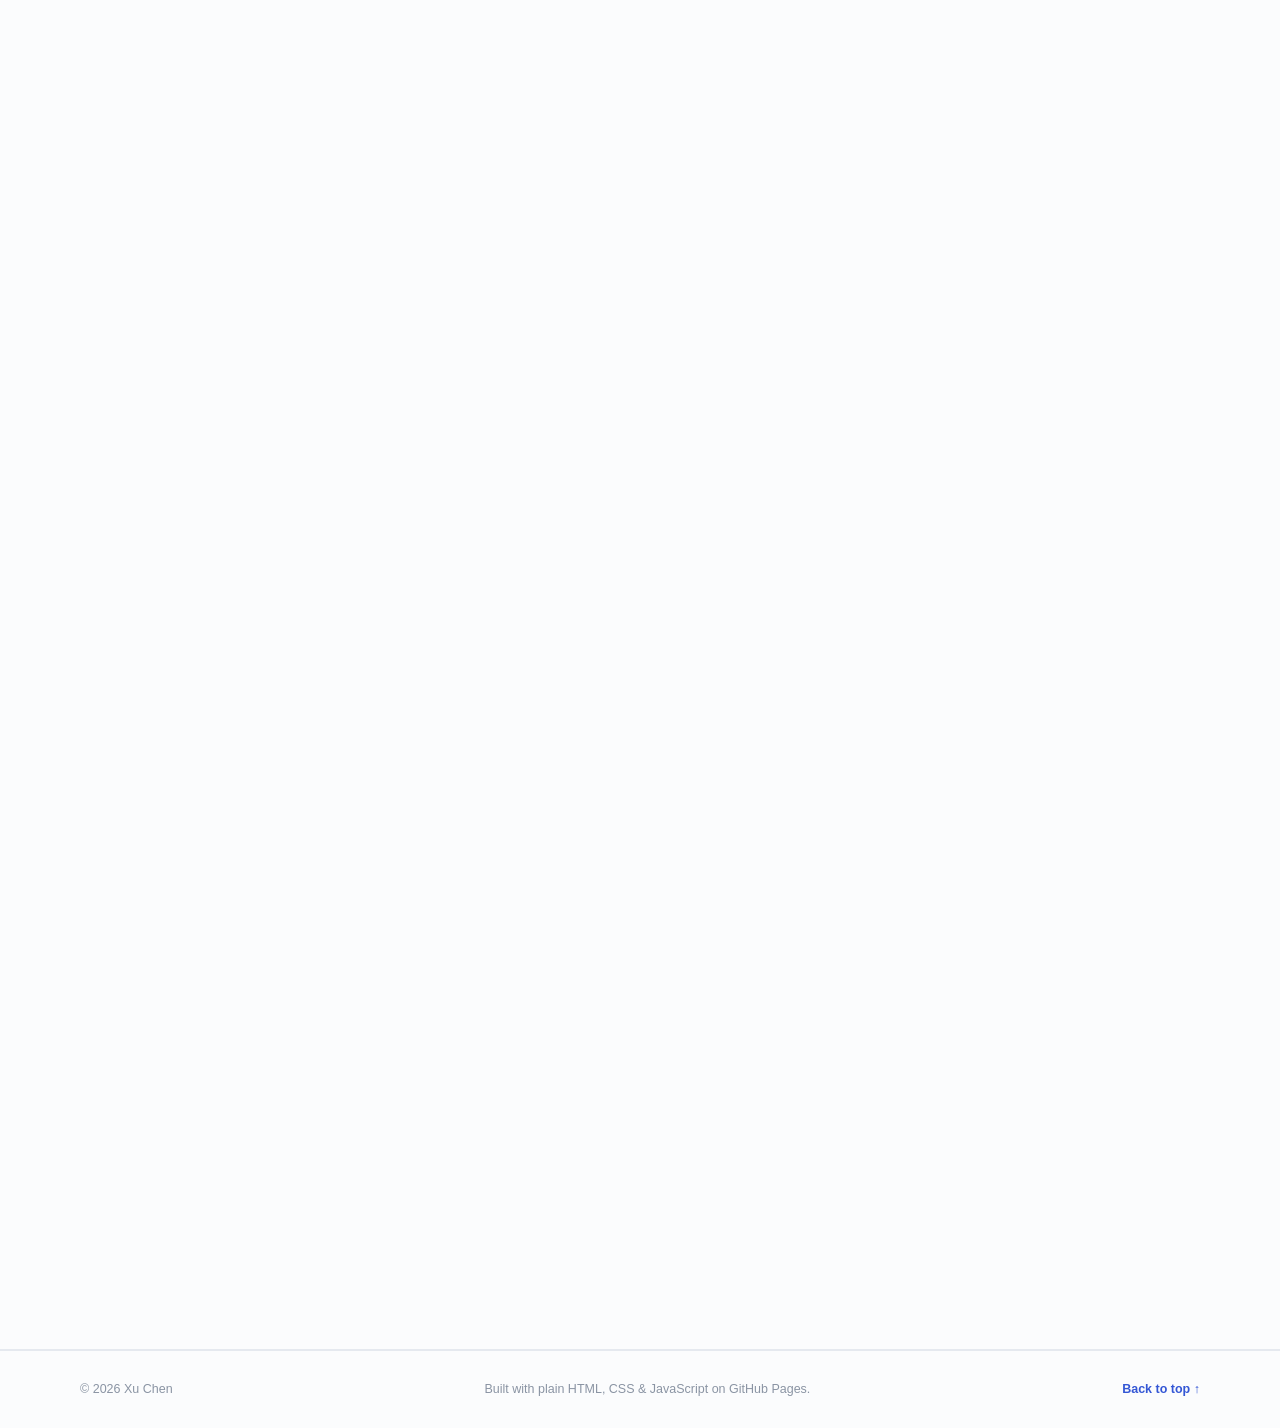
==== commit c3c55271: "Add Space to React research note with simulation videos" ====
--- a/index.html
+++ b/index.html
@@ -45,6 +45,7 @@
         <li><a href="#experience">Experience</a></li>
         <li><a href="#projects">Projects</a></li>
         <li><a href="#research">Research</a></li>
+        <li><a href="blog/space-to-react/">Notes</a></li>
       </ul>
     </nav>
 
@@ -156,6 +157,7 @@
           <p class="section-kicker">02 / Selected work</p>
           <h2>Projects &amp; research</h2>
           <p class="section-sub">Four engineering projects and three RL research projects.</p>
+          <p class="section-sub">New research note: <a href="blog/space-to-react/">The Space to React</a> &mdash; feedback, commitment, and the time left to correct a robot's motion. <span>Includes simulation videos.</span></p>
         </div>
         <div class="filters" id="filters" role="group" aria-label="Filter work by area">
           <button type="button" class="filter is-active" data-filter="all" aria-pressed="true">All <span>7</span></button>
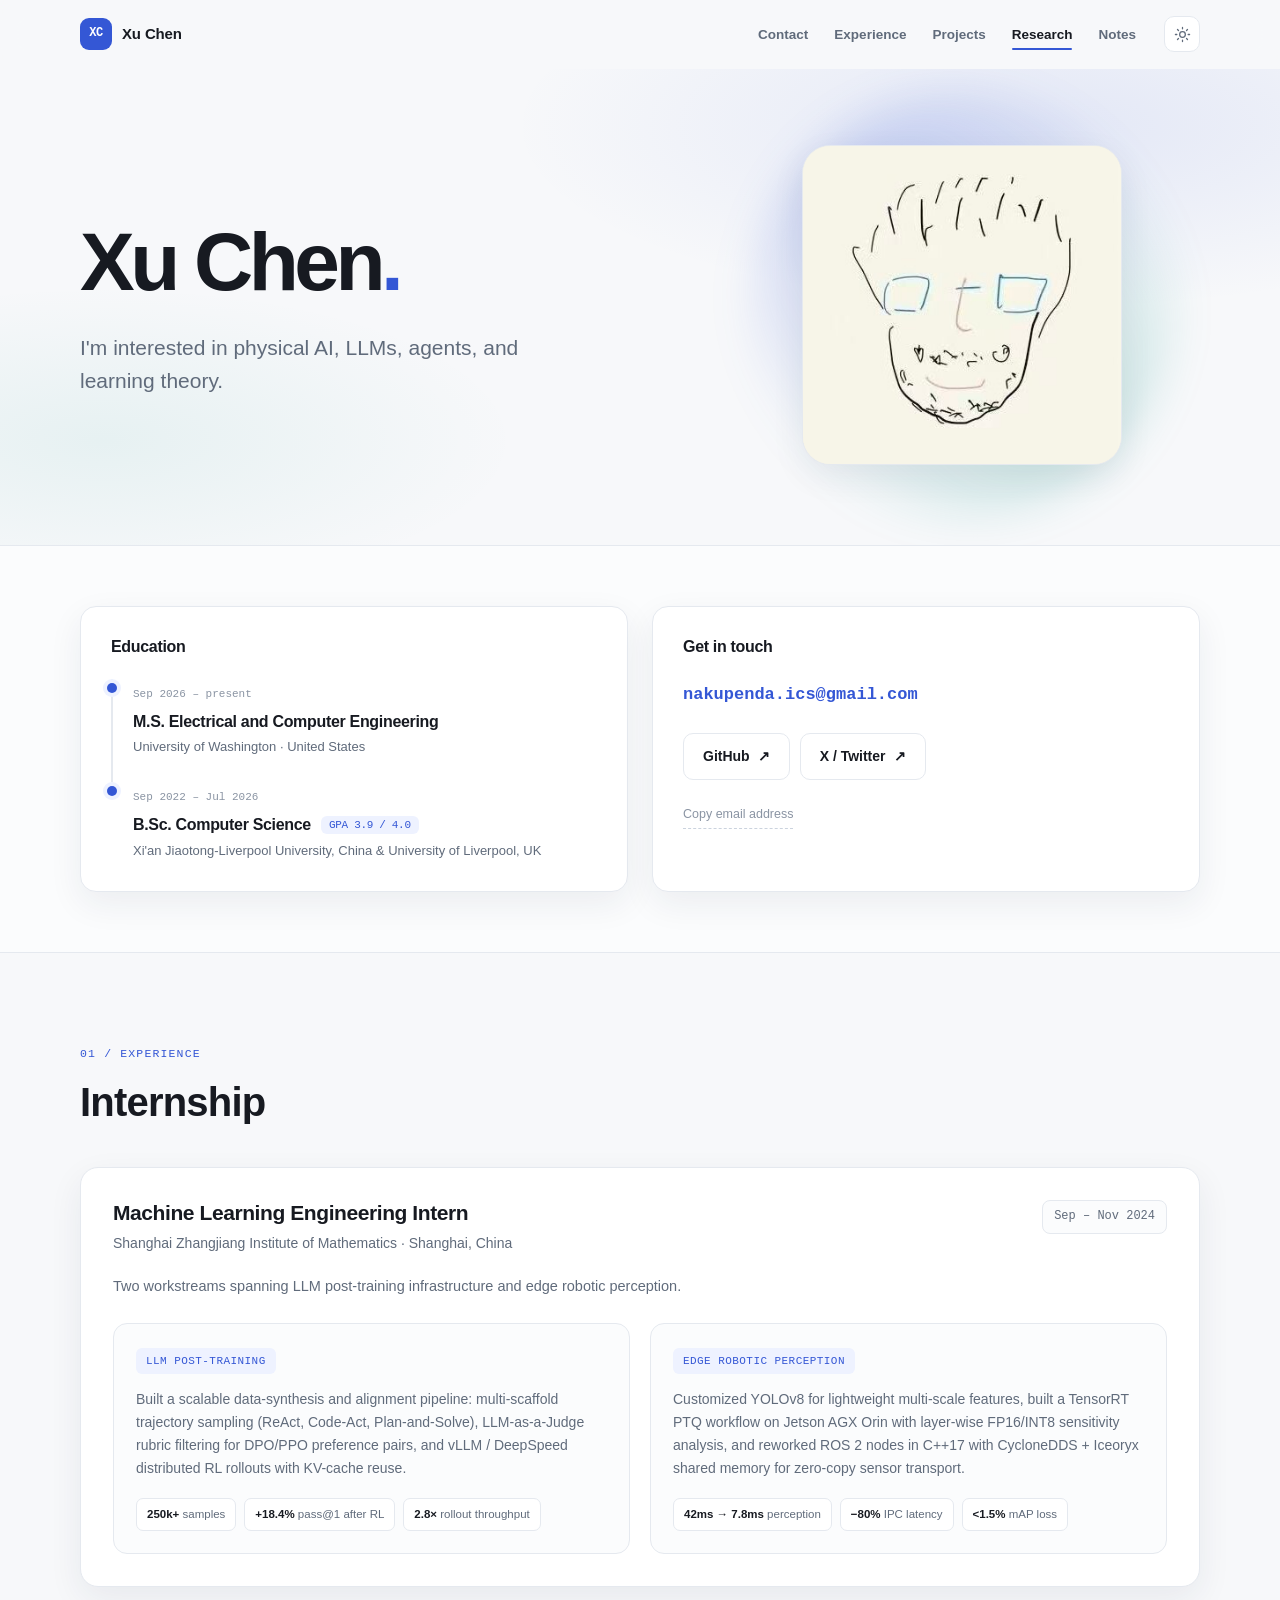
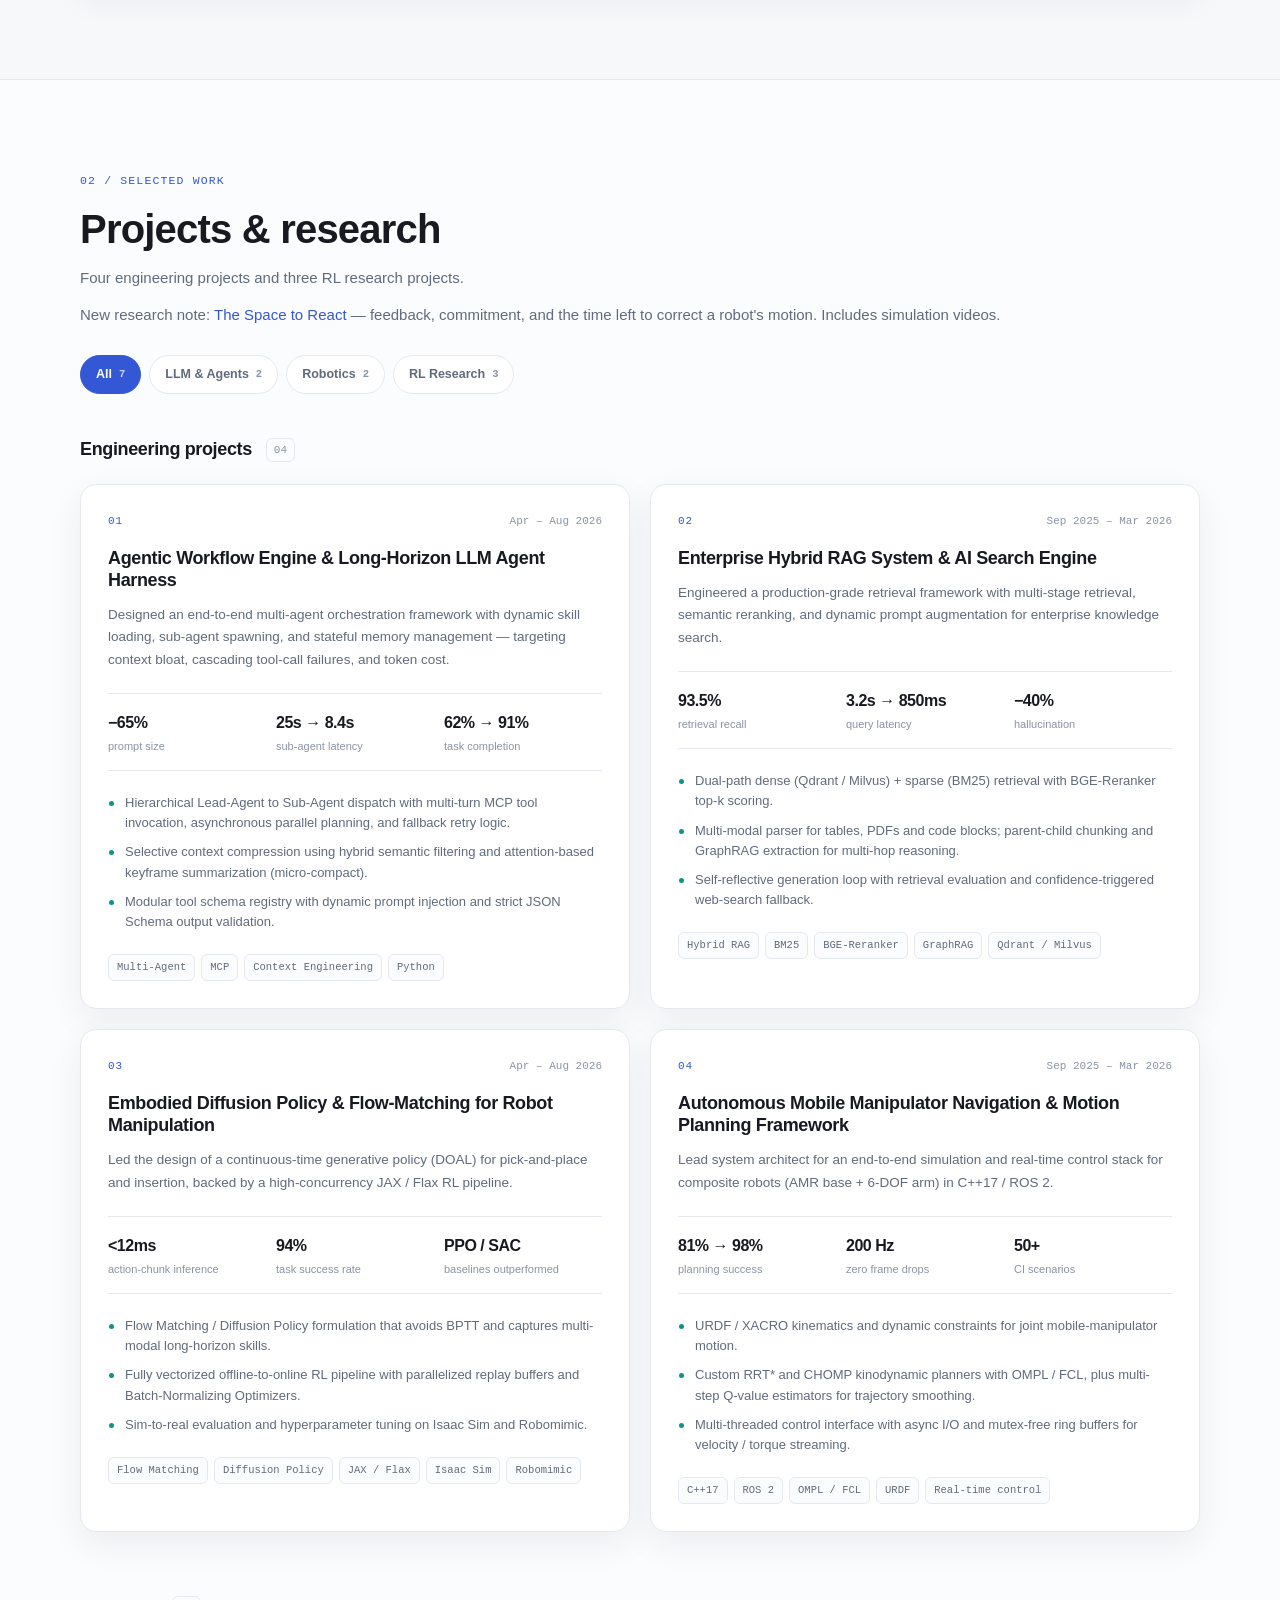
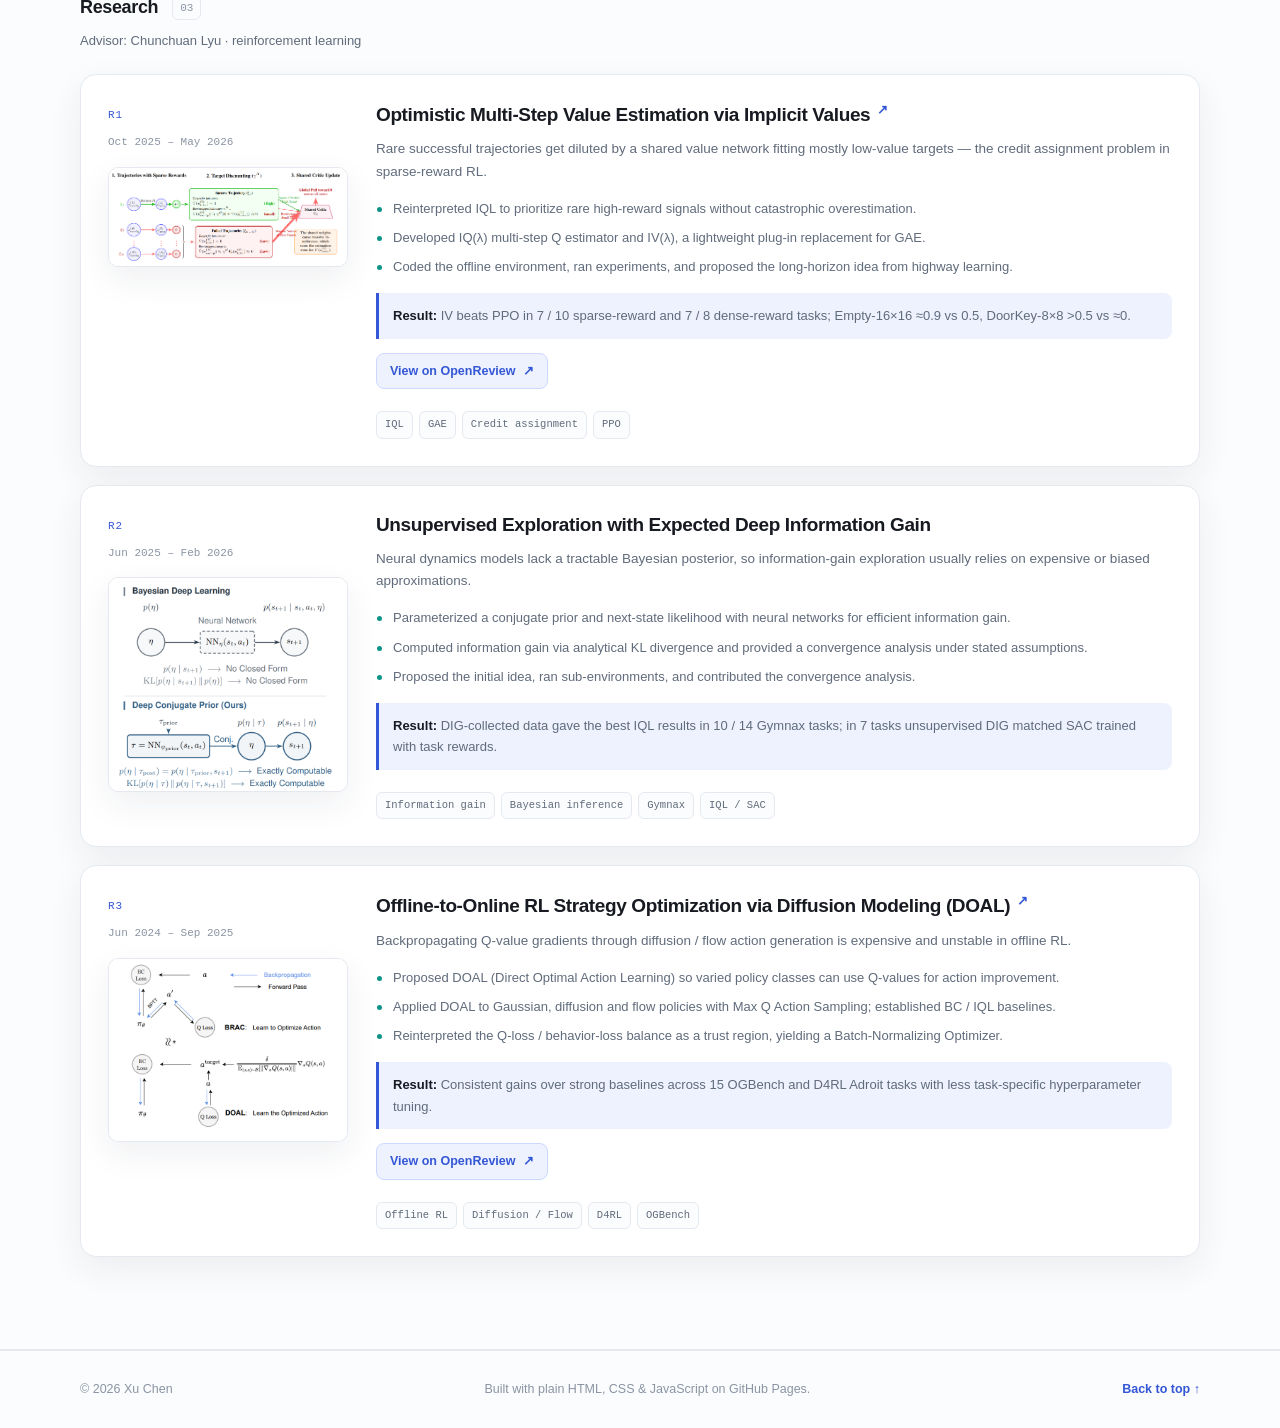
==== commit fcf20c08: "Fix homepage reveal initialization with external navigation links" ====
--- a/index.html
+++ b/index.html
@@ -325,6 +325,6 @@
   </div>
 </footer>
 
-<script src="assets/js/main.js" defer></script>
+<script src="assets/js/main.js?v=20261117-nav-fix" defer></script>
 </body>
 </html>
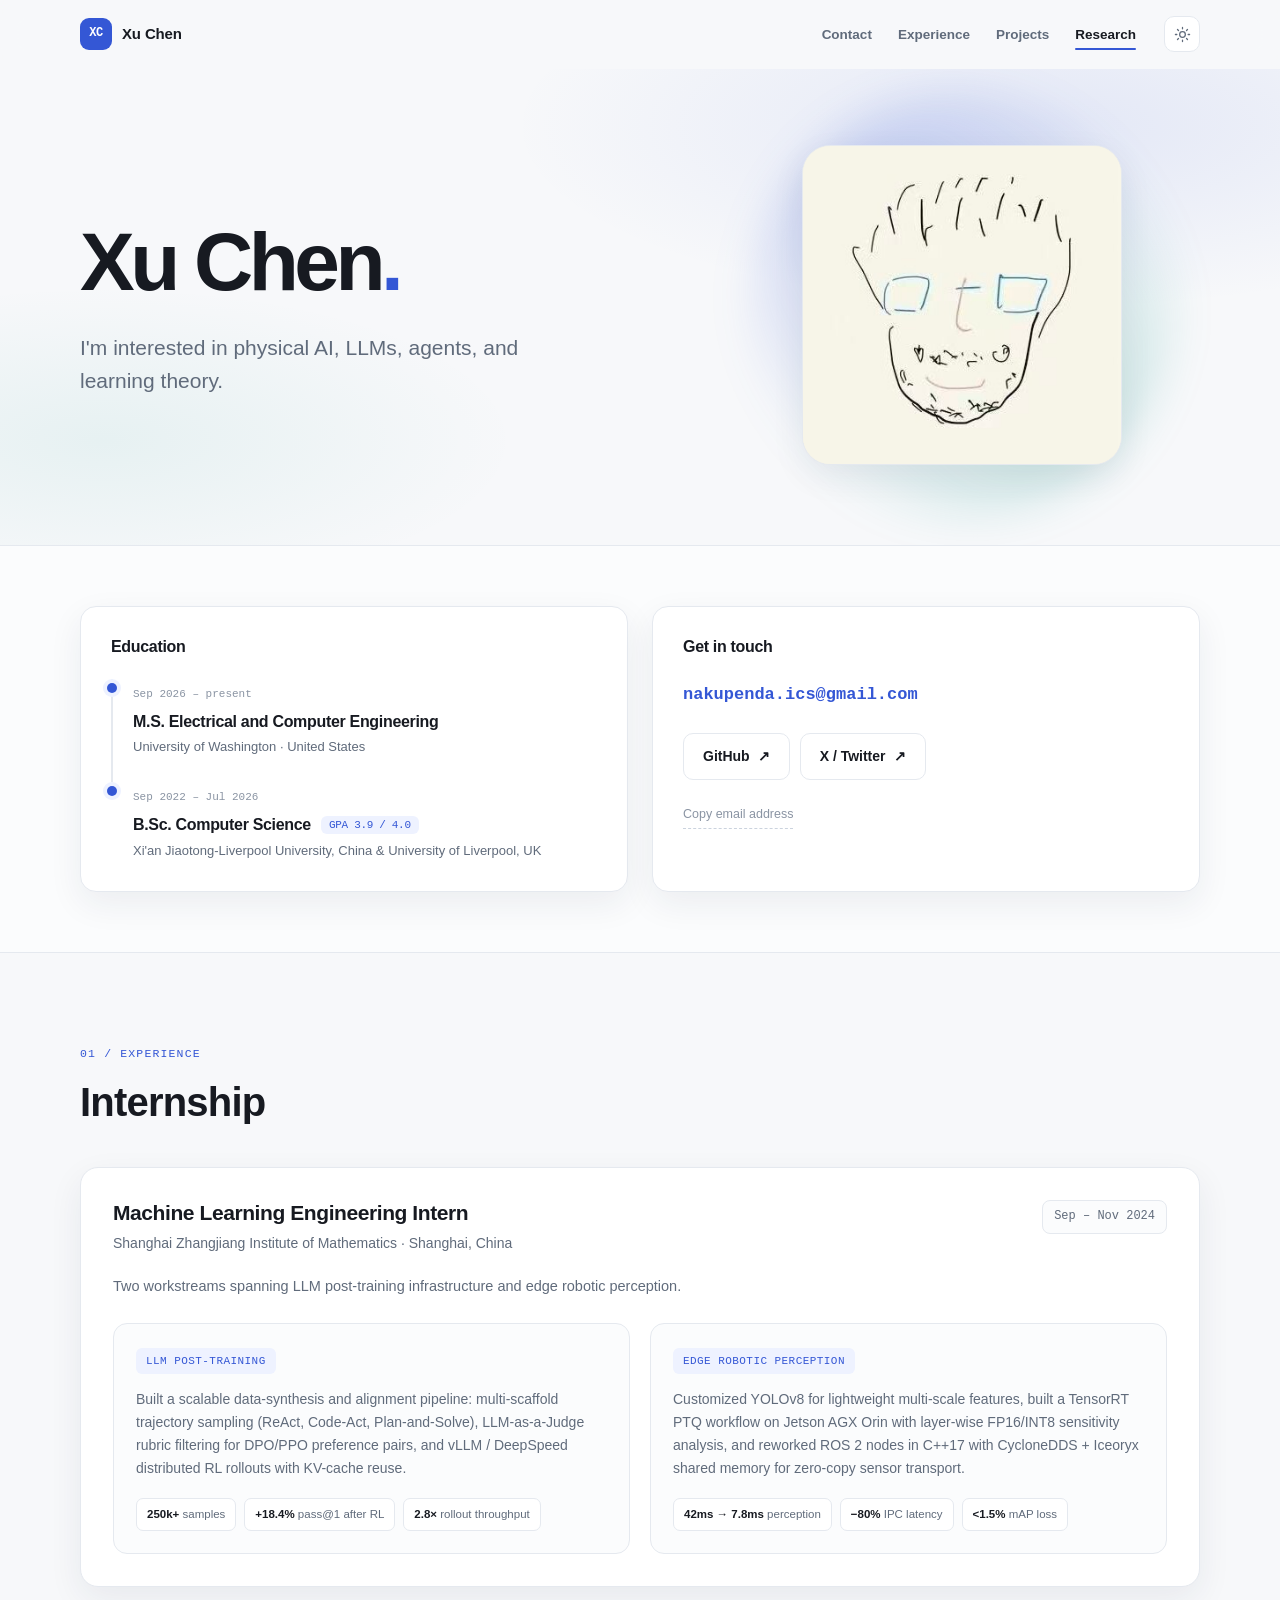
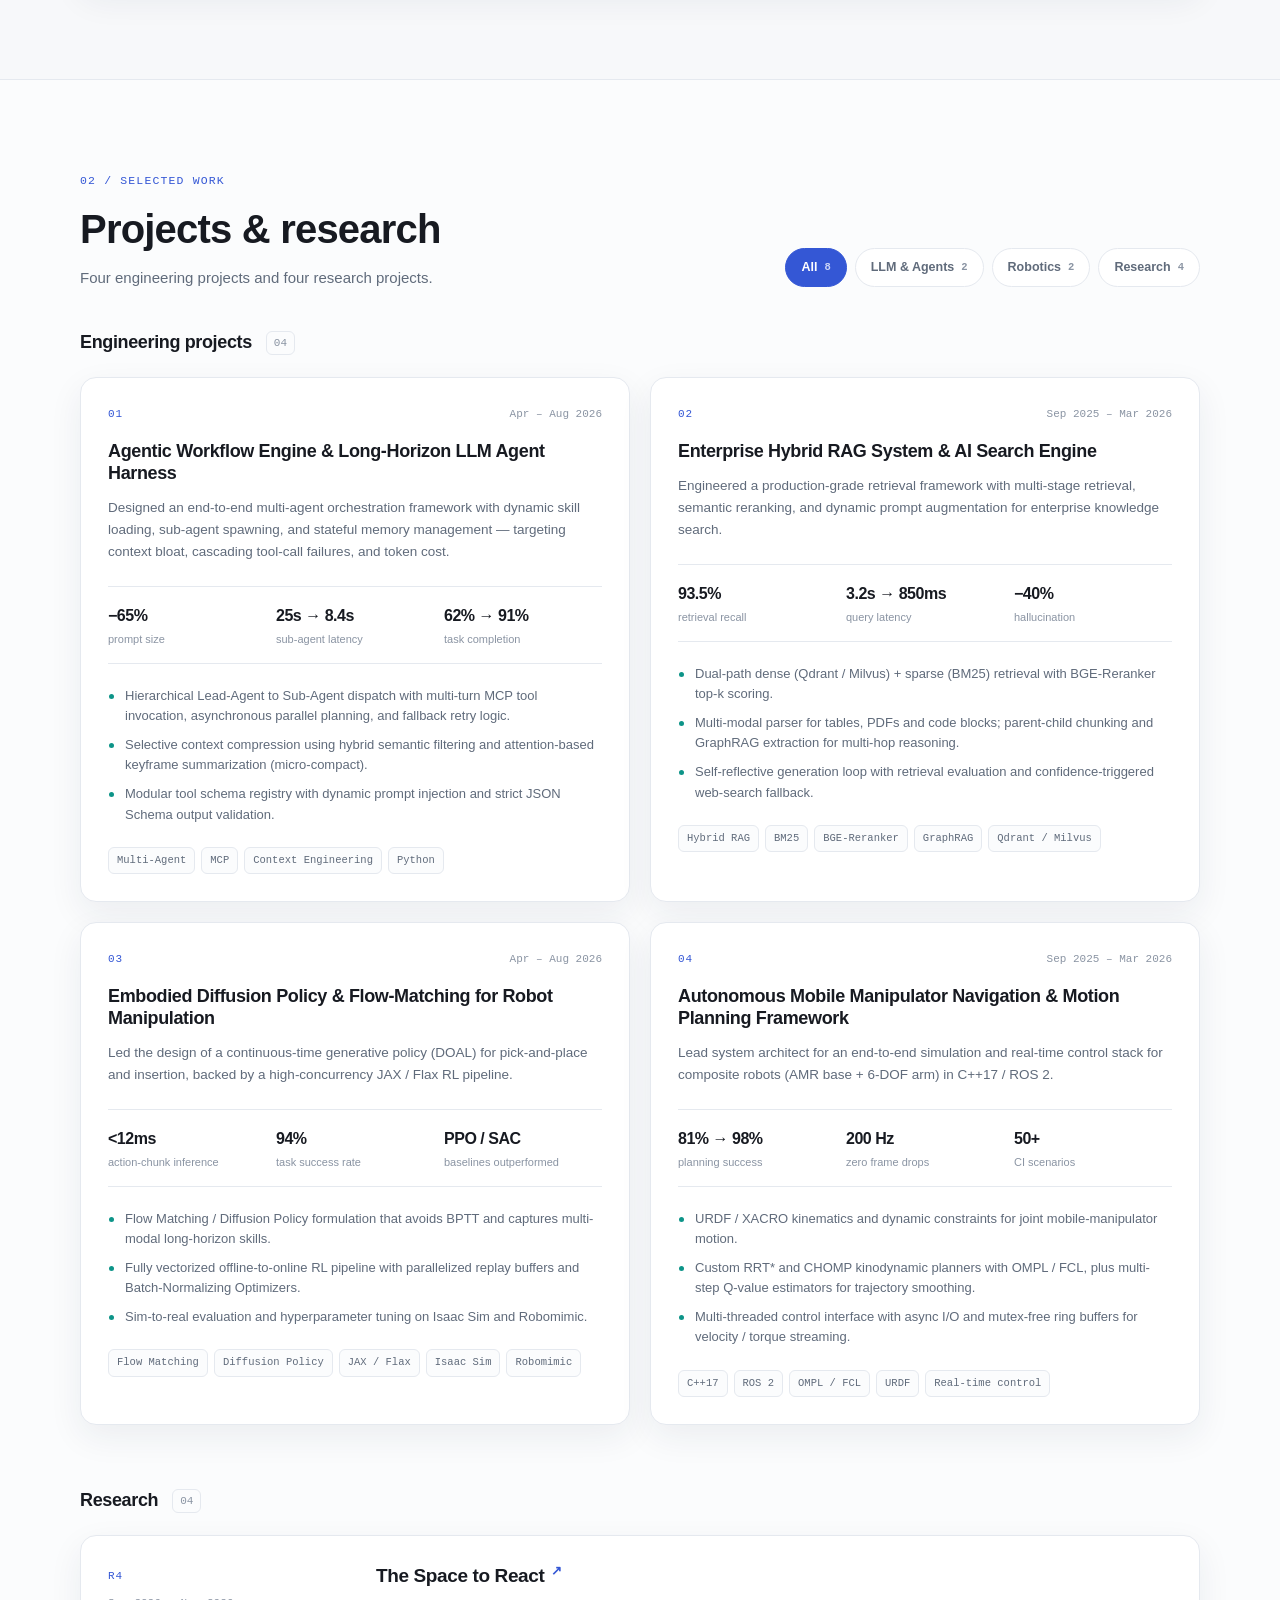
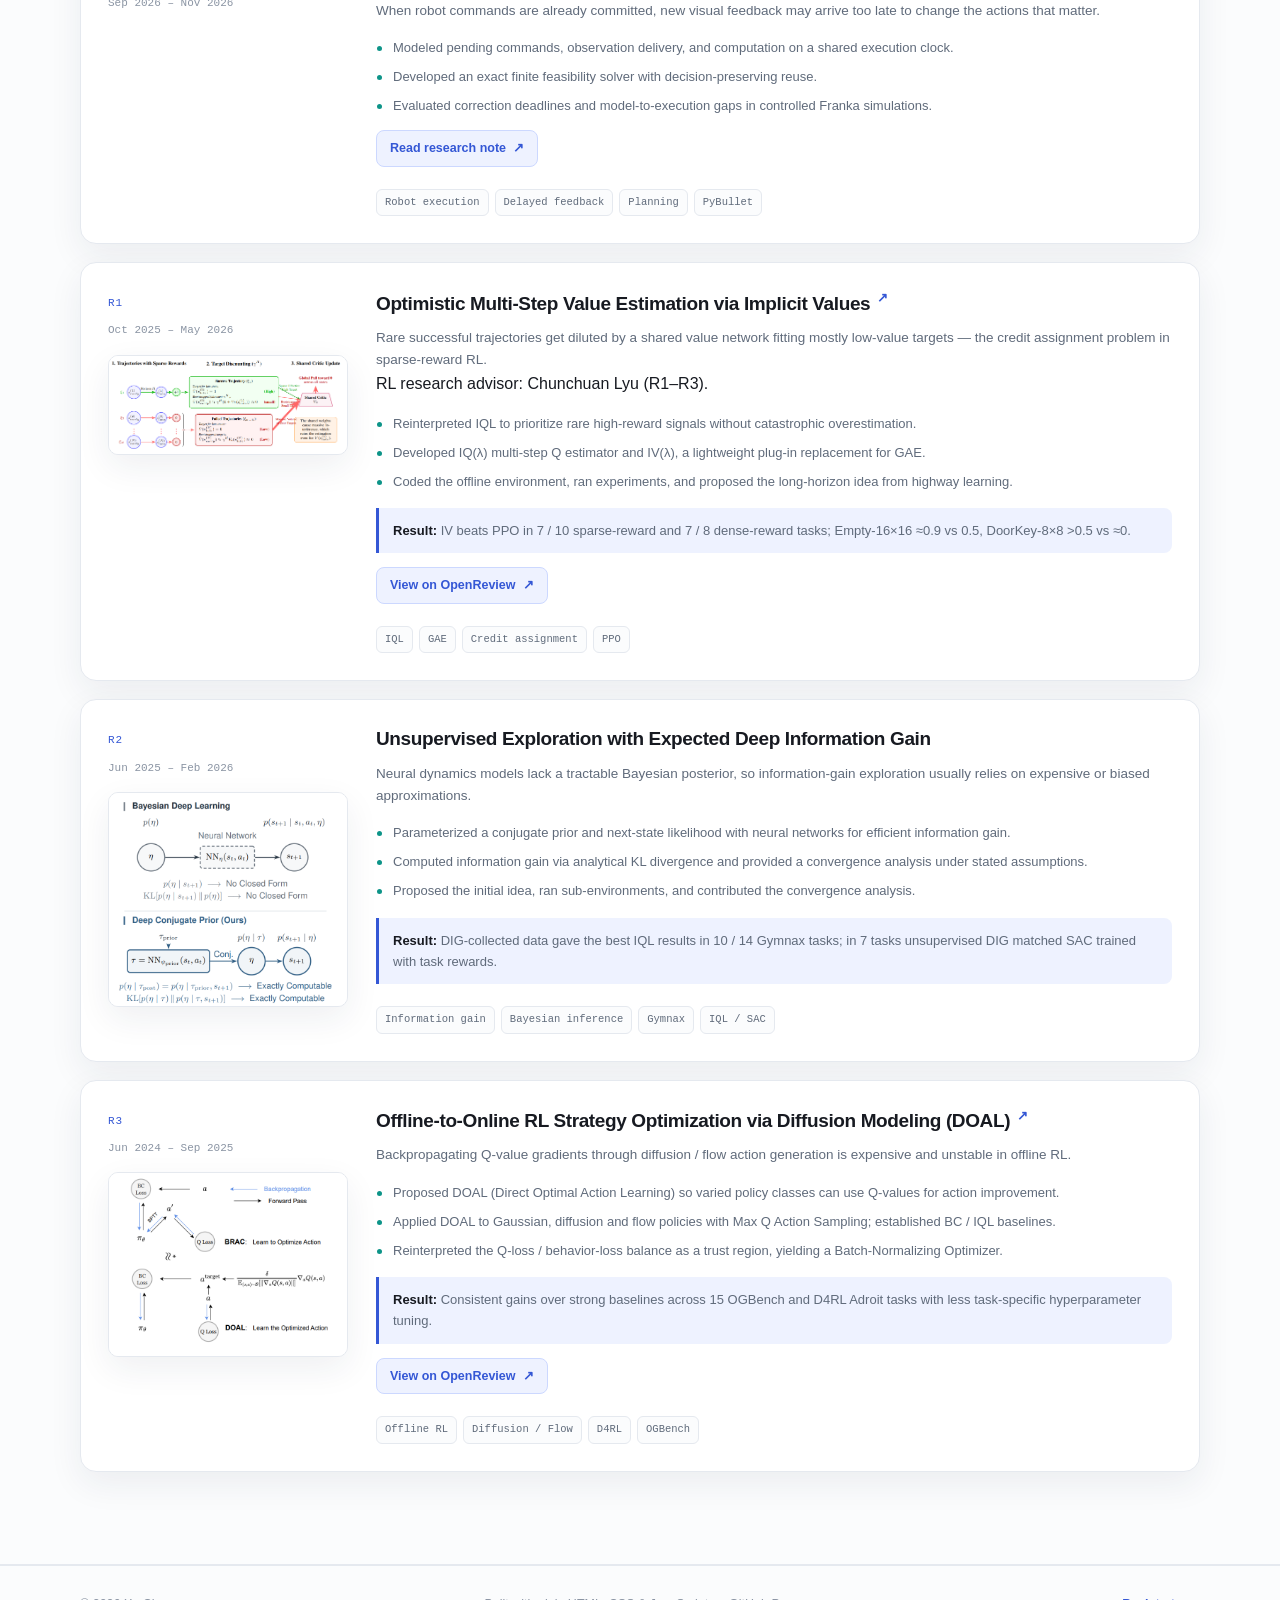
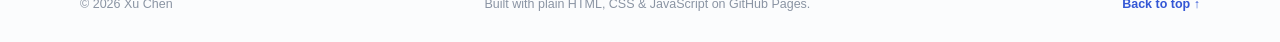
==== commit 6209cb9b: "Place Space to React in Research with Sep-Nov dates" ====
--- a/index.html
+++ b/index.html
@@ -45,7 +45,6 @@
         <li><a href="#experience">Experience</a></li>
         <li><a href="#projects">Projects</a></li>
         <li><a href="#research">Research</a></li>
-        <li><a href="blog/space-to-react/">Notes</a></li>
       </ul>
     </nav>
 
@@ -156,14 +155,13 @@
         <div>
           <p class="section-kicker">02 / Selected work</p>
           <h2>Projects &amp; research</h2>
-          <p class="section-sub">Four engineering projects and three RL research projects.</p>
-          <p class="section-sub">New research note: <a href="blog/space-to-react/">The Space to React</a> &mdash; feedback, commitment, and the time left to correct a robot's motion. <span>Includes simulation videos.</span></p>
+          <p class="section-sub">Four engineering projects and four research projects.</p>
         </div>
         <div class="filters" id="filters" role="group" aria-label="Filter work by area">
-          <button type="button" class="filter is-active" data-filter="all" aria-pressed="true">All <span>7</span></button>
+          <button type="button" class="filter is-active" data-filter="all" aria-pressed="true">All <span>8</span></button>
           <button type="button" class="filter" data-filter="ai" aria-pressed="false">LLM &amp; Agents <span>2</span></button>
           <button type="button" class="filter" data-filter="robotics" aria-pressed="false">Robotics <span>2</span></button>
-          <button type="button" class="filter" data-filter="research" aria-pressed="false">RL Research <span>3</span></button>
+          <button type="button" class="filter" data-filter="research" aria-pressed="false">Research <span>4</span></button>
         </div>
       </div>
 
@@ -243,9 +241,25 @@
       </div>
 
       <div class="work-group" id="research">
-        <div class="group-head reveal"><h3>Research</h3><span>03</span></div>
-        <p class="group-note reveal">Advisor: Chunchuan Lyu &middot; reinforcement learning</p>
+        <div class="group-head reveal"><h3>Research</h3><span>04</span></div>
         <div class="research-list">
+
+          <article class="research-card reveal" data-track="research">
+            <div class="research-meta">
+              <span class="card-index">R4</span><span class="card-period">Sep 2026 &ndash; Nov 2026</span>
+            </div>
+            <div class="research-body">
+              <h3><a class="paper-link" href="blog/space-to-react/">The Space to React <span class="ext-arrow" aria-hidden="true">&#8599;</span></a></h3>
+              <p class="research-context">When robot commands are already committed, new visual feedback may arrive too late to change the actions that matter.</p>
+              <ul class="card-points">
+                <li>Modeled pending commands, observation delivery, and computation on a shared execution clock.</li>
+                <li>Developed an exact finite feasibility solver with decision-preserving reuse.</li>
+                <li>Evaluated correction deadlines and model-to-execution gaps in controlled Franka simulations.</li>
+              </ul>
+              <div class="paper-links"><a href="blog/space-to-react/">Read research note <span aria-hidden="true">&#8599;</span></a></div>
+              <div class="tags"><span>Robot execution</span><span>Delayed feedback</span><span>Planning</span><span>PyBullet</span></div>
+            </div>
+          </article>
 
           <article class="research-card reveal" data-track="research">
             <div class="research-meta">
@@ -257,6 +271,7 @@
             <div class="research-body">
               <h3><a class="paper-link" href="https://openreview.net/forum?id=IxQ8xrYl4j" target="_blank" rel="noopener noreferrer">Optimistic Multi-Step Value Estimation via Implicit Values <span class="ext-arrow" aria-hidden="true">&#8599;</span></a></h3>
               <p class="research-context">Rare successful trajectories get diluted by a shared value network fitting mostly low-value targets &mdash; the credit assignment problem in sparse-reward RL.</p>
+              <p class="small">RL research advisor: Chunchuan Lyu (R1&ndash;R3).</p>
               <ul class="card-points">
                 <li>Reinterpreted IQL to prioritize rare high-reward signals without catastrophic overestimation.</li>
                 <li>Developed IQ(&lambda;) multi-step Q estimator and IV(&lambda;), a lightweight plug-in replacement for GAE.</li>
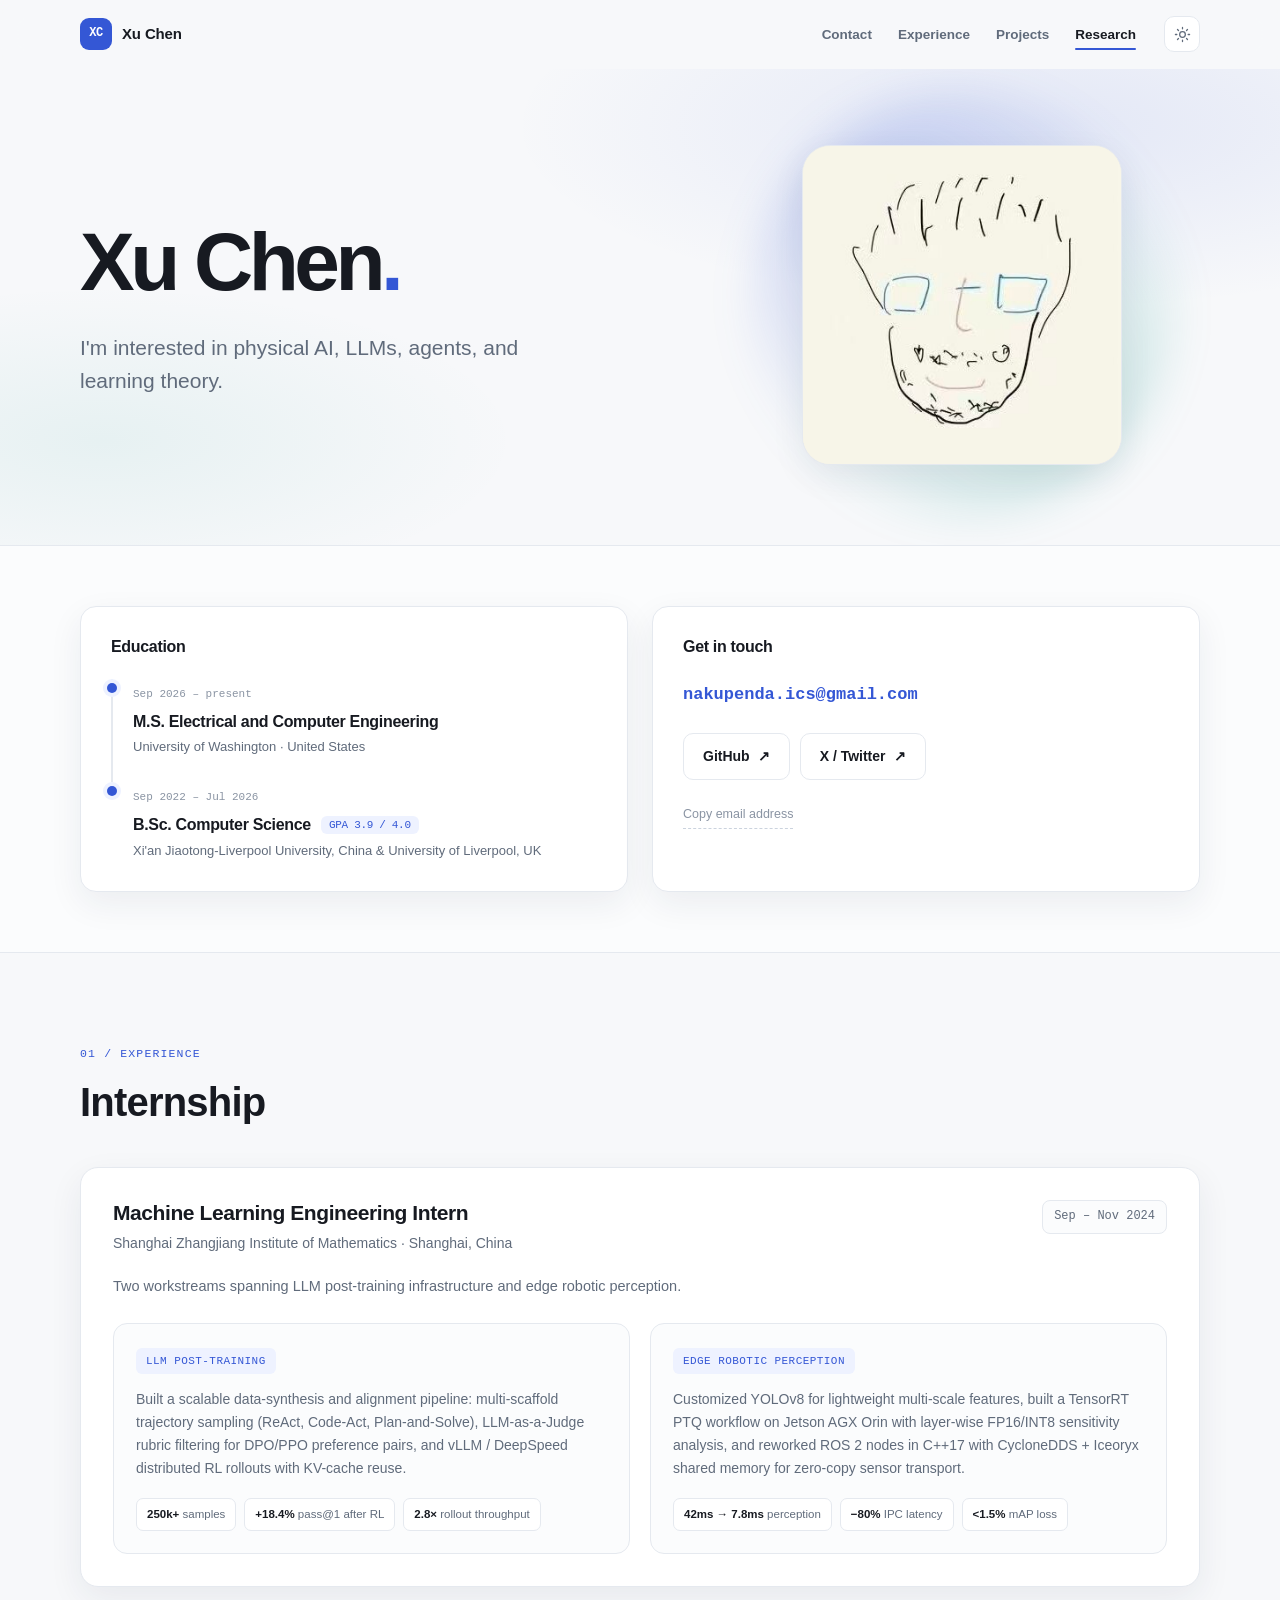
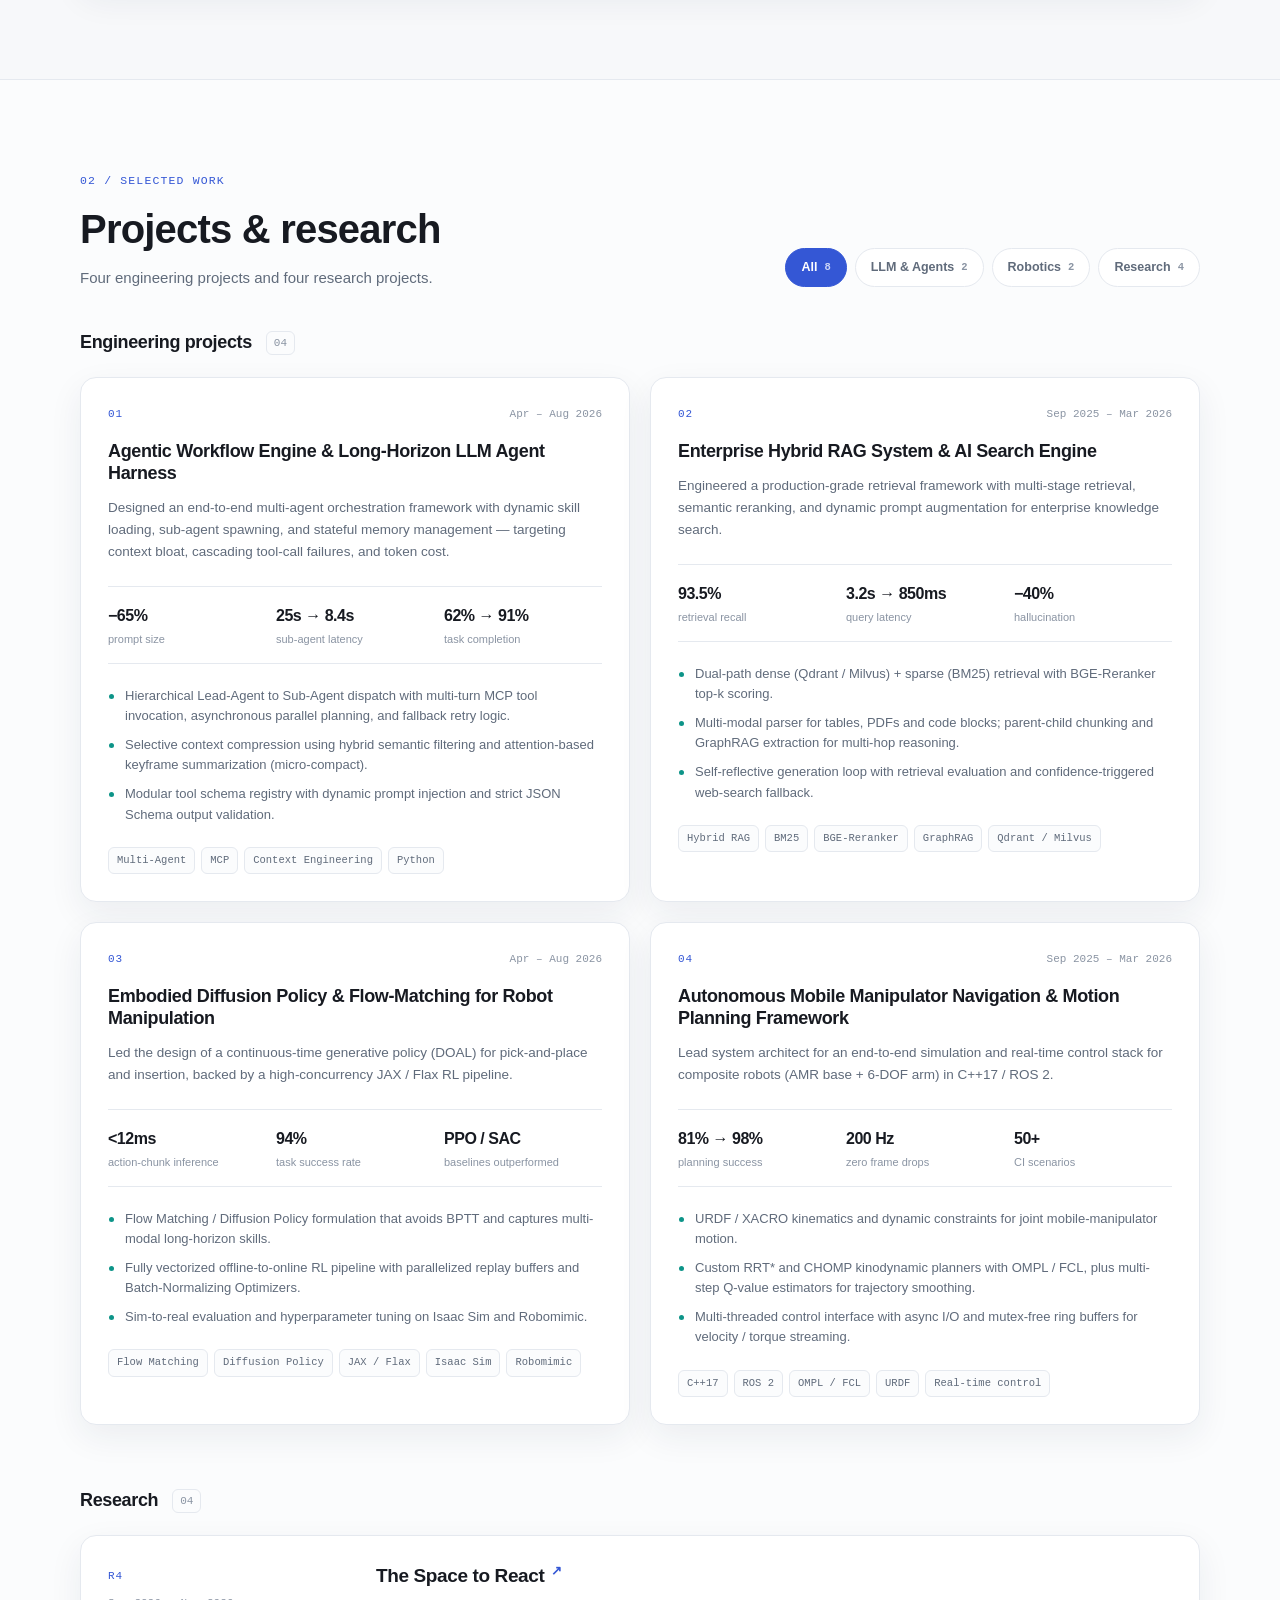
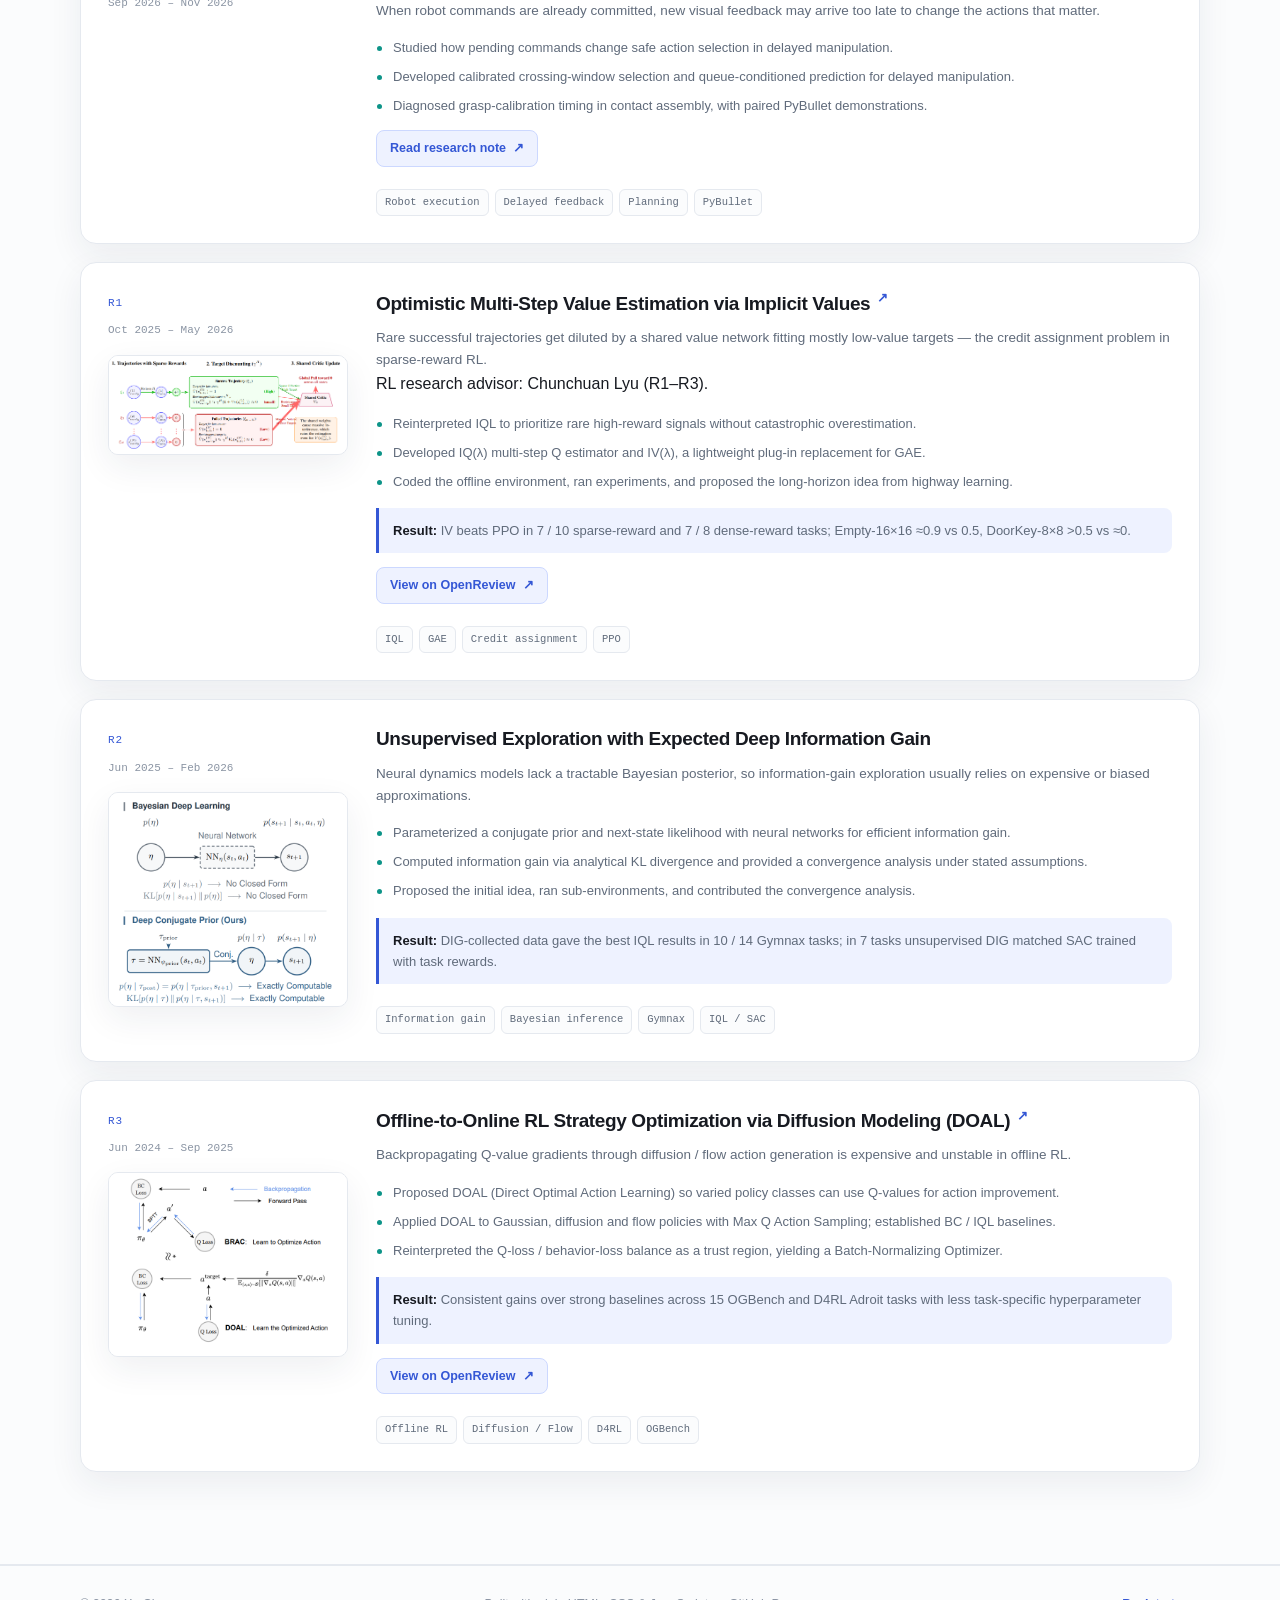
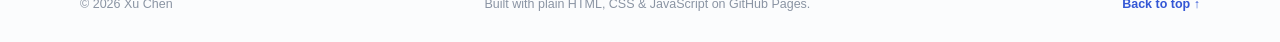
==== commit 99e84f6c: "Reframe research note around calibrated windows and three failure mechanisms" ====
--- a/index.html
+++ b/index.html
@@ -252,9 +252,9 @@
               <h3><a class="paper-link" href="blog/space-to-react/">The Space to React <span class="ext-arrow" aria-hidden="true">&#8599;</span></a></h3>
               <p class="research-context">When robot commands are already committed, new visual feedback may arrive too late to change the actions that matter.</p>
               <ul class="card-points">
-                <li>Modeled pending commands, observation delivery, and computation on a shared execution clock.</li>
-                <li>Developed an exact finite feasibility solver with decision-preserving reuse.</li>
-                <li>Evaluated correction deadlines and model-to-execution gaps in controlled Franka simulations.</li>
+                <li>Studied how pending commands change safe action selection in delayed manipulation.</li>
+                <li>Developed calibrated crossing-window selection and queue-conditioned prediction for delayed manipulation.</li>
+                <li>Diagnosed grasp-calibration timing in contact assembly, with paired PyBullet demonstrations.</li>
               </ul>
               <div class="paper-links"><a href="blog/space-to-react/">Read research note <span aria-hidden="true">&#8599;</span></a></div>
               <div class="tags"><span>Robot execution</span><span>Delayed feedback</span><span>Planning</span><span>PyBullet</span></div>
